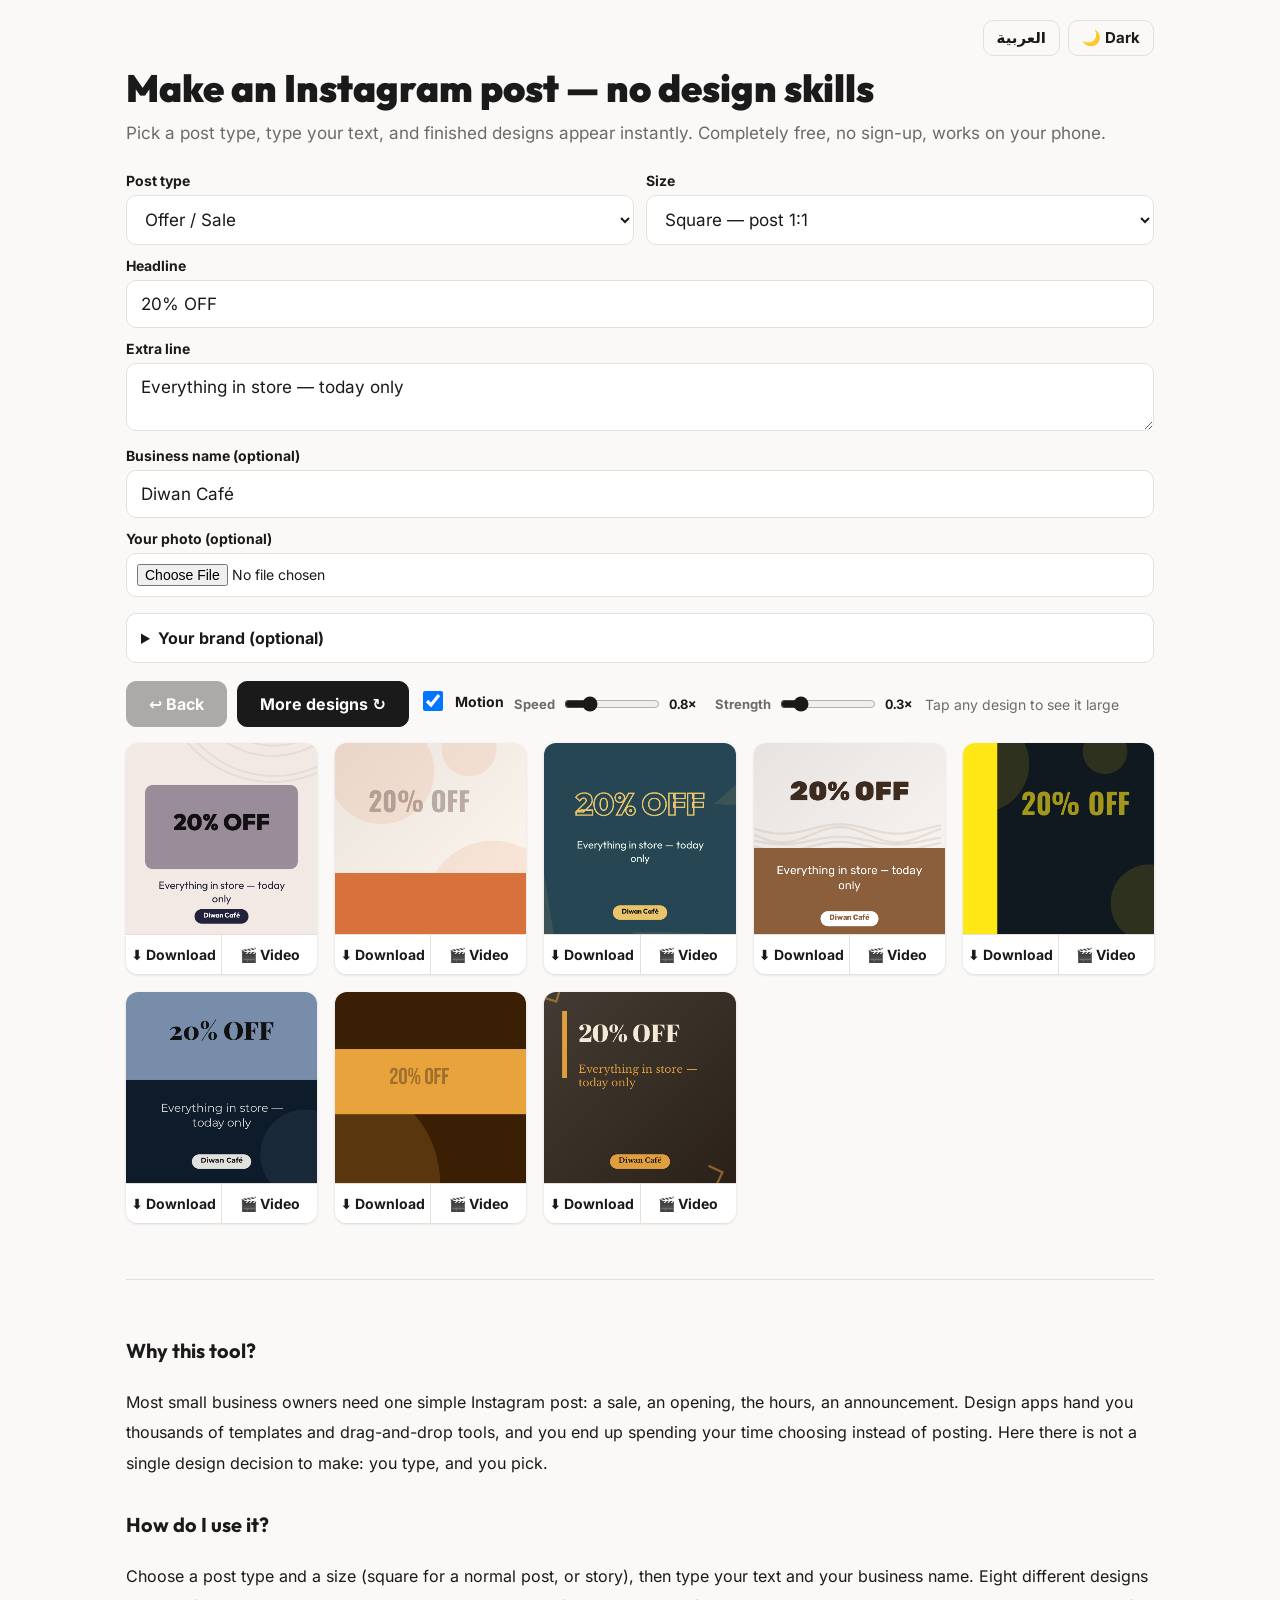
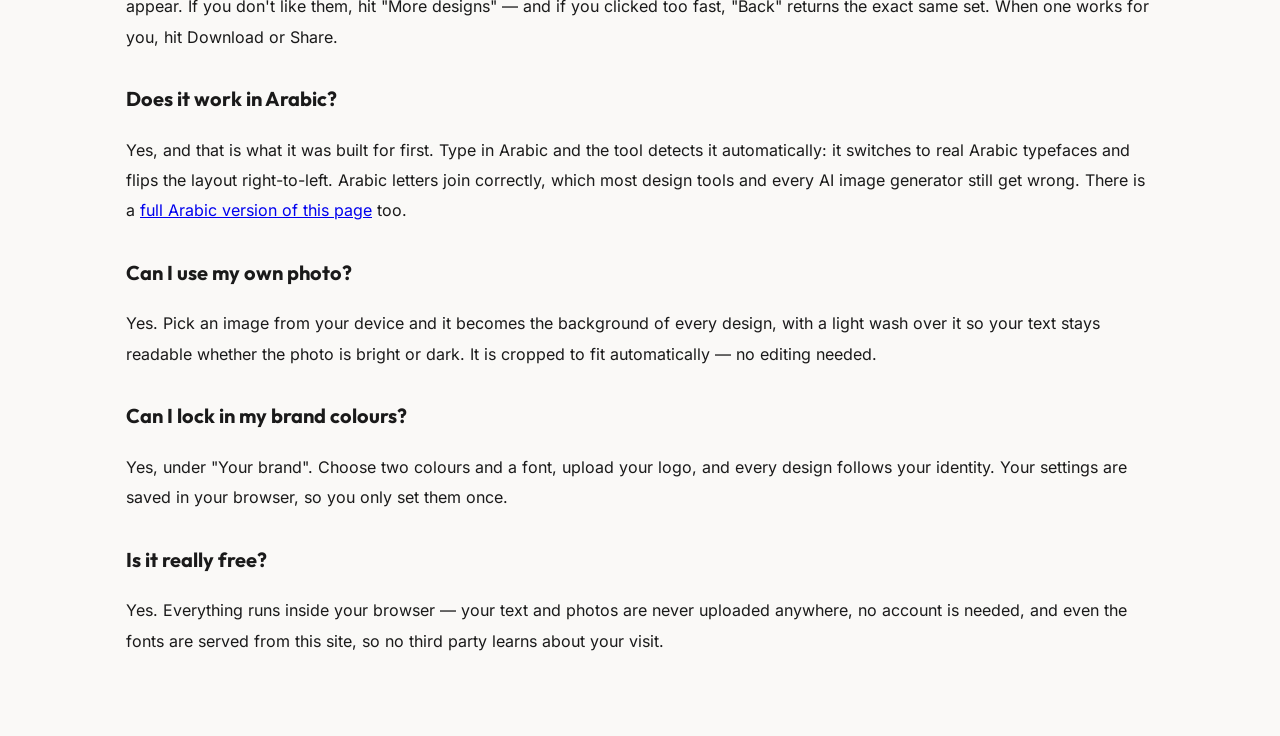
==== en/index.html @ a60365da "مولّد منشورات إنستقرام — النسخة الأولى أداة تعمل كلياً داخل المتصفح: تكتب نصك فتظهر ثمانية تصاميم جا" ====
<!doctype html>
<html lang="en" dir="ltr">
<head>
<meta charset="utf-8">
<meta name="viewport" content="width=device-width,initial-scale=1">
<title>Free Instagram Post Maker — no design skills needed</title>
<meta name="description" content="Type your text and get a finished Instagram post: sales, openings, opening hours, hiring. Square and story sizes. Free, no sign-up, no design app. Works in English and Arabic.">
<link rel="canonical" href="./">
<link rel="alternate" hreflang="en" href="./">
<link rel="alternate" hreflang="ar" href="../">
<link rel="alternate" hreflang="x-default" href="../">
<!-- Put the Google Search Console verification tag here after publishing -->
<script>
  // Set the theme before the page paints, otherwise it flashes white then goes dark
  document.documentElement.dataset.theme = localStorage.getItem('theme') ||
    (matchMedia('(prefers-color-scheme: dark)').matches ? 'dark' : 'light');
</script>
<link href="../fonts.css" rel="stylesheet">
<link href="../style.css" rel="stylesheet">
</head>
<body>
<main>
  <div class="top">
    <a href="../index.html" hreflang="ar">العربية</a>
    <button id="theme"></button>
  </div>
  <h1 data-i18n="h1"></h1>
  <p class="lede" data-i18n="lede"></p>

  <div class="fields">
    <div class="two">
      <div><label for="type" data-i18n="lType"></label><select id="type"></select></div>
      <div><label for="size" data-i18n="lSize"></label><select id="size"></select></div>
    </div>
    <div><label for="title" id="titleLabel"></label>
      <input id="title" maxlength="70" autocomplete="off"></div>
    <div><label for="sub" id="subLabel"></label>
      <textarea id="sub" rows="2" maxlength="140"></textarea></div>
    <div><label for="name" data-i18n="lName"></label>
      <input id="name" maxlength="40" autocomplete="off"></div>
    <div><label for="photo" data-i18n="lPhoto"></label>
      <div class="photo-row">
        <input id="photo" type="file" accept="image/*">
        <button id="clearPhoto" class="ghost" data-i18n="clearPhoto" hidden></button>
      </div></div>
  </div>

  <details id="brandBox">
    <summary data-i18n="brand"></summary>
    <div class="brand">
      <label class="check"><input type="checkbox" id="useBrand"> <span data-i18n="useBrand"></span></label>
      <div class="colors">
        <label><span data-i18n="primary"></span> <input type="color" id="brandColor" value="#0B3D2E"></label>
        <label><span data-i18n="accent"></span> <input type="color" id="brandAccent" value="#D4AF37"></label>
      </div>
      <div><label for="brandFont" data-i18n="bFont"></label><select id="brandFont"></select></div>
      <div><label for="logo" data-i18n="lLogo"></label>
        <div class="photo-row">
          <input id="logo" type="file" accept="image/*">
          <button id="clearLogo" class="ghost" data-i18n="clearLogo" hidden></button>
        </div></div>
    </div>
  </details>

  <div class="bar">
    <button id="back" data-i18n="back" disabled></button>
    <button id="more" data-i18n="more"></button>
    <label class="check"><input type="checkbox" id="animate"> <span data-i18n="animate"></span></label>
    <span id="motionCtl" class="sliders">
      <label><span data-i18n="speed"></span>
        <input type="range" id="speed" min="0.4" max="2.2" step="0.1" value="0.8"><b id="speedVal"></b></label>
      <label><span data-i18n="power"></span>
        <input type="range" id="power" min="0" max="1.8" step="0.1" value="0.3"><b id="powerVal"></b></label>
    </span>
    <span class="hint" data-i18n="hint"></span>
  </div>

  <div id="grid"></div>

  <dialog id="zoom">
    <canvas id="zoomCanvas"></canvas>
    <div class="actions" id="zoomActions"></div>
  </dialog>

  <section class="explain">
    <h2>Why this tool?</h2>
    <p>Most small business owners need one simple Instagram post: a sale, an opening,
      the hours, an announcement. Design apps hand you thousands of templates and
      drag-and-drop tools, and you end up spending your time choosing instead of posting.
      Here there is not a single design decision to make: you type, and you pick.</p>
    <h2>How do I use it?</h2>
    <p>Choose a post type and a size (square for a normal post, or story), then type your
      text and your business name. Eight different designs appear. If you don't like them,
      hit "More designs" — and if you clicked too fast, "Back" returns the exact same set.
      When one works for you, hit Download or Share.</p>
    <h2>Does it work in Arabic?</h2>
    <p>Yes, and that is what it was built for first. Type in Arabic and the tool detects it
      automatically: it switches to real Arabic typefaces and flips the layout right-to-left.
      Arabic letters join correctly, which most design tools and every AI image generator
      still get wrong. There is a
      <a href="../index.html" hreflang="ar">full Arabic version of this page</a> too.</p>
    <h2>Can I use my own photo?</h2>
    <p>Yes. Pick an image from your device and it becomes the background of every design,
      with a light wash over it so your text stays readable whether the photo is bright or
      dark. It is cropped to fit automatically — no editing needed.</p>
    <h2>Can I lock in my brand colours?</h2>
    <p>Yes, under "Your brand". Choose two colours and a font, upload your logo, and every
      design follows your identity. Your settings are saved in your browser, so you only
      set them once.</p>
    <h2>Is it really free?</h2>
    <p>Yes. Everything runs inside your browser — your text and photos are never uploaded
      anywhere, no account is needed, and even the fonts are served from this site, so no
      third party learns about your visit.</p>
  </section>
</main>

<script src="../design.js"></script>
<script src="../app.js"></script>
</body>
</html>
---- fonts.css ----
/* Local fonts, downloaded from Google Fonts. No network, no third party. */
@font-face {
  font-family: 'Almarai';
  font-style: normal;
  font-weight: 400;
  font-display: swap;
  src: url(fonts/almarai-400-arabic.woff2) format('woff2');
  unicode-range: U+0600-06FF, U+0750-077F, U+0870-088E, U+0890-0891, U+0897-08E1, U+08E3-08FF, U+200C-200E, U+2010-2011, U+204F, U+2E41, U+FB50-FDFF, U+FE70-FE74, U+FE76-FEFC, U+102E0-102FB, U+10E60-10E7E, U+10EC2-10EC4, U+10EFC-10EFF, U+1EE00-1EE03, U+1EE05-1EE1F, U+1EE21-1EE22, U+1EE24, U+1EE27, U+1EE29-1EE32, U+1EE34-1EE37, U+1EE39, U+1EE3B, U+1EE42, U+1EE47, U+1EE49, U+1EE4B, U+1EE4D-1EE4F, U+1EE51-1EE52, U+1EE54, U+1EE57, U+1EE59, U+1EE5B, U+1EE5D, U+1EE5F, U+1EE61-1EE62, U+1EE64, U+1EE67-1EE6A, U+1EE6C-1EE72, U+1EE74-1EE77, U+1EE79-1EE7C, U+1EE7E, U+1EE80-1EE89, U+1EE8B-1EE9B, U+1EEA1-1EEA3, U+1EEA5-1EEA9, U+1EEAB-1EEBB, U+1EEF0-1EEF1;
}
@font-face {
  font-family: 'Almarai';
  font-style: normal;
  font-weight: 400;
  font-display: swap;
  src: url(fonts/almarai-400-latin.woff2) format('woff2');
  unicode-range: U+0000-00FF, U+0131, U+0152-0153, U+02BB-02BC, U+02C6, U+02DA, U+02DC, U+0304, U+0308, U+0329, U+2000-206F, U+20AC, U+2122, U+2191, U+2193, U+2212, U+2215, U+FEFF, U+FFFD;
}
@font-face {
  font-family: 'Almarai';
  font-style: normal;
  font-weight: 800;
  font-display: swap;
  src: url(fonts/almarai-800-arabic.woff2) format('woff2');
  unicode-range: U+0600-06FF, U+0750-077F, U+0870-088E, U+0890-0891, U+0897-08E1, U+08E3-08FF, U+200C-200E, U+2010-2011, U+204F, U+2E41, U+FB50-FDFF, U+FE70-FE74, U+FE76-FEFC, U+102E0-102FB, U+10E60-10E7E, U+10EC2-10EC4, U+10EFC-10EFF, U+1EE00-1EE03, U+1EE05-1EE1F, U+1EE21-1EE22, U+1EE24, U+1EE27, U+1EE29-1EE32, U+1EE34-1EE37, U+1EE39, U+1EE3B, U+1EE42, U+1EE47, U+1EE49, U+1EE4B, U+1EE4D-1EE4F, U+1EE51-1EE52, U+1EE54, U+1EE57, U+1EE59, U+1EE5B, U+1EE5D, U+1EE5F, U+1EE61-1EE62, U+1EE64, U+1EE67-1EE6A, U+1EE6C-1EE72, U+1EE74-1EE77, U+1EE79-1EE7C, U+1EE7E, U+1EE80-1EE89, U+1EE8B-1EE9B, U+1EEA1-1EEA3, U+1EEA5-1EEA9, U+1EEAB-1EEBB, U+1EEF0-1EEF1;
}
@font-face {
  font-family: 'Almarai';
  font-style: normal;
  font-weight: 800;
  font-display: swap;
  src: url(fonts/almarai-800-latin.woff2) format('woff2');
  unicode-range: U+0000-00FF, U+0131, U+0152-0153, U+02BB-02BC, U+02C6, U+02DA, U+02DC, U+0304, U+0308, U+0329, U+2000-206F, U+20AC, U+2122, U+2191, U+2193, U+2212, U+2215, U+FEFF, U+FFFD;
}
@font-face {
  font-family: 'Cairo';
  font-style: normal;
  font-weight: 400;
  font-display: swap;
  src: url(fonts/cairo-400-arabic.woff2) format('woff2');
  unicode-range: U+0600-06FF, U+0750-077F, U+0870-088E, U+0890-0891, U+0897-08E1, U+08E3-08FF, U+200C-200E, U+2010-2011, U+204F, U+2E41, U+FB50-FDFF, U+FE70-FE74, U+FE76-FEFC, U+102E0-102FB, U+10E60-10E7E, U+10EC2-10EC4, U+10EFC-10EFF, U+1EE00-1EE03, U+1EE05-1EE1F, U+1EE21-1EE22, U+1EE24, U+1EE27, U+1EE29-1EE32, U+1EE34-1EE37, U+1EE39, U+1EE3B, U+1EE42, U+1EE47, U+1EE49, U+1EE4B, U+1EE4D-1EE4F, U+1EE51-1EE52, U+1EE54, U+1EE57, U+1EE59, U+1EE5B, U+1EE5D, U+1EE5F, U+1EE61-1EE62, U+1EE64, U+1EE67-1EE6A, U+1EE6C-1EE72, U+1EE74-1EE77, U+1EE79-1EE7C, U+1EE7E, U+1EE80-1EE89, U+1EE8B-1EE9B, U+1EEA1-1EEA3, U+1EEA5-1EEA9, U+1EEAB-1EEBB, U+1EEF0-1EEF1;
}
@font-face {
  font-family: 'Cairo';
  font-style: normal;
  font-weight: 400;
  font-display: swap;
  src: url(fonts/cairo-400-latin-ext.woff2) format('woff2');
  unicode-range: U+0100-02BA, U+02BD-02C5, U+02C7-02CC, U+02CE-02D7, U+02DD-02FF, U+0304, U+0308, U+0329, U+1D00-1DBF, U+1E00-1E9F, U+1EF2-1EFF, U+2020, U+20A0-20AB, U+20AD-20C0, U+2113, U+2C60-2C7F, U+A720-A7FF;
}
@font-face {
  font-family: 'Cairo';
  font-style: normal;
  font-weight: 400;
  font-display: swap;
  src: url(fonts/cairo-400-latin.woff2) format('woff2');
  unicode-range: U+0000-00FF, U+0131, U+0152-0153, U+02BB-02BC, U+02C6, U+02DA, U+02DC, U+0304, U+0308, U+0329, U+2000-206F, U+20AC, U+2122, U+2191, U+2193, U+2212, U+2215, U+FEFF, U+FFFD;
}
@font-face {
  font-family: 'Cairo';
  font-style: normal;
  font-weight: 700;
  font-display: swap;
  src: url(fonts/cairo-700-arabic.woff2) format('woff2');
  unicode-range: U+0600-06FF, U+0750-077F, U+0870-088E, U+0890-0891, U+0897-08E1, U+08E3-08FF, U+200C-200E, U+2010-2011, U+204F, U+2E41, U+FB50-FDFF, U+FE70-FE74, U+FE76-FEFC, U+102E0-102FB, U+10E60-10E7E, U+10EC2-10EC4, U+10EFC-10EFF, U+1EE00-1EE03, U+1EE05-1EE1F, U+1EE21-1EE22, U+1EE24, U+1EE27, U+1EE29-1EE32, U+1EE34-1EE37, U+1EE39, U+1EE3B, U+1EE42, U+1EE47, U+1EE49, U+1EE4B, U+1EE4D-1EE4F, U+1EE51-1EE52, U+1EE54, U+1EE57, U+1EE59, U+1EE5B, U+1EE5D, U+1EE5F, U+1EE61-1EE62, U+1EE64, U+1EE67-1EE6A, U+1EE6C-1EE72, U+1EE74-1EE77, U+1EE79-1EE7C, U+1EE7E, U+1EE80-1EE89, U+1EE8B-1EE9B, U+1EEA1-1EEA3, U+1EEA5-1EEA9, U+1EEAB-1EEBB, U+1EEF0-1EEF1;
}
@font-face {
  font-family: 'Cairo';
  font-style: normal;
  font-weight: 700;
  font-display: swap;
  src: url(fonts/cairo-700-latin-ext.woff2) format('woff2');
  unicode-range: U+0100-02BA, U+02BD-02C5, U+02C7-02CC, U+02CE-02D7, U+02DD-02FF, U+0304, U+0308, U+0329, U+1D00-1DBF, U+1E00-1E9F, U+1EF2-1EFF, U+2020, U+20A0-20AB, U+20AD-20C0, U+2113, U+2C60-2C7F, U+A720-A7FF;
}
@font-face {
  font-family: 'Cairo';
  font-style: normal;
  font-weight: 700;
  font-display: swap;
  src: url(fonts/cairo-700-latin.woff2) format('woff2');
  unicode-range: U+0000-00FF, U+0131, U+0152-0153, U+02BB-02BC, U+02C6, U+02DA, U+02DC, U+0304, U+0308, U+0329, U+2000-206F, U+20AC, U+2122, U+2191, U+2193, U+2212, U+2215, U+FEFF, U+FFFD;
}
@font-face {
  font-family: 'Cairo';
  font-style: normal;
  font-weight: 900;
  font-display: swap;
  src: url(fonts/cairo-900-arabic.woff2) format('woff2');
  unicode-range: U+0600-06FF, U+0750-077F, U+0870-088E, U+0890-0891, U+0897-08E1, U+08E3-08FF, U+200C-200E, U+2010-2011, U+204F, U+2E41, U+FB50-FDFF, U+FE70-FE74, U+FE76-FEFC, U+102E0-102FB, U+10E60-10E7E, U+10EC2-10EC4, U+10EFC-10EFF, U+1EE00-1EE03, U+1EE05-1EE1F, U+1EE21-1EE22, U+1EE24, U+1EE27, U+1EE29-1EE32, U+1EE34-1EE37, U+1EE39, U+1EE3B, U+1EE42, U+1EE47, U+1EE49, U+1EE4B, U+1EE4D-1EE4F, U+1EE51-1EE52, U+1EE54, U+1EE57, U+1EE59, U+1EE5B, U+1EE5D, U+1EE5F, U+1EE61-1EE62, U+1EE64, U+1EE67-1EE6A, U+1EE6C-1EE72, U+1EE74-1EE77, U+1EE79-1EE7C, U+1EE7E, U+1EE80-1EE89, U+1EE8B-1EE9B, U+1EEA1-1EEA3, U+1EEA5-1EEA9, U+1EEAB-1EEBB, U+1EEF0-1EEF1;
}
@font-face {
  font-family: 'Cairo';
  font-style: normal;
  font-weight: 900;
  font-display: swap;
  src: url(fonts/cairo-900-latin-ext.woff2) format('woff2');
  unicode-range: U+0100-02BA, U+02BD-02C5, U+02C7-02CC, U+02CE-02D7, U+02DD-02FF, U+0304, U+0308, U+0329, U+1D00-1DBF, U+1E00-1E9F, U+1EF2-1EFF, U+2020, U+20A0-20AB, U+20AD-20C0, U+2113, U+2C60-2C7F, U+A720-A7FF;
}
@font-face {
  font-family: 'Cairo';
  font-style: normal;
  font-weight: 900;
  font-display: swap;
  src: url(fonts/cairo-900-latin.woff2) format('woff2');
  unicode-range: U+0000-00FF, U+0131, U+0152-0153, U+02BB-02BC, U+02C6, U+02DA, U+02DC, U+0304, U+0308, U+0329, U+2000-206F, U+20AC, U+2122, U+2191, U+2193, U+2212, U+2215, U+FEFF, U+FFFD;
}
@font-face {
  font-family: 'Changa';
  font-style: normal;
  font-weight: 400;
  font-display: swap;
  src: url(fonts/changa-400-arabic.woff2) format('woff2');
  unicode-range: U+0600-06FF, U+0750-077F, U+0870-088E, U+0890-0891, U+0897-08E1, U+08E3-08FF, U+200C-200E, U+2010-2011, U+204F, U+2E41, U+FB50-FDFF, U+FE70-FE74, U+FE76-FEFC, U+102E0-102FB, U+10E60-10E7E, U+10EC2-10EC4, U+10EFC-10EFF, U+1EE00-1EE03, U+1EE05-1EE1F, U+1EE21-1EE22, U+1EE24, U+1EE27, U+1EE29-1EE32, U+1EE34-1EE37, U+1EE39, U+1EE3B, U+1EE42, U+1EE47, U+1EE49, U+1EE4B, U+1EE4D-1EE4F, U+1EE51-1EE52, U+1EE54, U+1EE57, U+1EE59, U+1EE5B, U+1EE5D, U+1EE5F, U+1EE61-1EE62, U+1EE64, U+1EE67-1EE6A, U+1EE6C-1EE72, U+1EE74-1EE77, U+1EE79-1EE7C, U+1EE7E, U+1EE80-1EE89, U+1EE8B-1EE9B, U+1EEA1-1EEA3, U+1EEA5-1EEA9, U+1EEAB-1EEBB, U+1EEF0-1EEF1;
}
@font-face {
  font-family: 'Changa';
  font-style: normal;
  font-weight: 400;
  font-display: swap;
  src: url(fonts/changa-400-latin-ext.woff2) format('woff2');
  unicode-range: U+0100-02BA, U+02BD-02C5, U+02C7-02CC, U+02CE-02D7, U+02DD-02FF, U+0304, U+0308, U+0329, U+1D00-1DBF, U+1E00-1E9F, U+1EF2-1EFF, U+2020, U+20A0-20AB, U+20AD-20C0, U+2113, U+2C60-2C7F, U+A720-A7FF;
}
@font-face {
  font-family: 'Changa';
  font-style: normal;
  font-weight: 400;
  font-display: swap;
  src: url(fonts/changa-400-latin.woff2) format('woff2');
  unicode-range: U+0000-00FF, U+0131, U+0152-0153, U+02BB-02BC, U+02C6, U+02DA, U+02DC, U+0304, U+0308, U+0329, U+2000-206F, U+20AC, U+2122, U+2191, U+2193, U+2212, U+2215, U+FEFF, U+FFFD;
}
@font-face {
  font-family: 'Changa';
  font-style: normal;
  font-weight: 700;
  font-display: swap;
  src: url(fonts/changa-700-arabic.woff2) format('woff2');
  unicode-range: U+0600-06FF, U+0750-077F, U+0870-088E, U+0890-0891, U+0897-08E1, U+08E3-08FF, U+200C-200E, U+2010-2011, U+204F, U+2E41, U+FB50-FDFF, U+FE70-FE74, U+FE76-FEFC, U+102E0-102FB, U+10E60-10E7E, U+10EC2-10EC4, U+10EFC-10EFF, U+1EE00-1EE03, U+1EE05-1EE1F, U+1EE21-1EE22, U+1EE24, U+1EE27, U+1EE29-1EE32, U+1EE34-1EE37, U+1EE39, U+1EE3B, U+1EE42, U+1EE47, U+1EE49, U+1EE4B, U+1EE4D-1EE4F, U+1EE51-1EE52, U+1EE54, U+1EE57, U+1EE59, U+1EE5B, U+1EE5D, U+1EE5F, U+1EE61-1EE62, U+1EE64, U+1EE67-1EE6A, U+1EE6C-1EE72, U+1EE74-1EE77, U+1EE79-1EE7C, U+1EE7E, U+1EE80-1EE89, U+1EE8B-1EE9B, U+1EEA1-1EEA3, U+1EEA5-1EEA9, U+1EEAB-1EEBB, U+1EEF0-1EEF1;
}
@font-face {
  font-family: 'Changa';
  font-style: normal;
  font-weight: 700;
  font-display: swap;
  src: url(fonts/changa-700-latin-ext.woff2) format('woff2');
  unicode-range: U+0100-02BA, U+02BD-02C5, U+02C7-02CC, U+02CE-02D7, U+02DD-02FF, U+0304, U+0308, U+0329, U+1D00-1DBF, U+1E00-1E9F, U+1EF2-1EFF, U+2020, U+20A0-20AB, U+20AD-20C0, U+2113, U+2C60-2C7F, U+A720-A7FF;
}
@font-face {
  font-family: 'Changa';
  font-style: normal;
  font-weight: 700;
  font-display: swap;
  src: url(fonts/changa-700-latin.woff2) format('woff2');
  unicode-range: U+0000-00FF, U+0131, U+0152-0153, U+02BB-02BC, U+02C6, U+02DA, U+02DC, U+0304, U+0308, U+0329, U+2000-206F, U+20AC, U+2122, U+2191, U+2193, U+2212, U+2215, U+FEFF, U+FFFD;
}
@font-face {
  font-family: 'Tajawal';
  font-style: normal;
  font-weight: 400;
  font-display: swap;
  src: url(fonts/tajawal-400-arabic.woff2) format('woff2');
  unicode-range: U+0600-06FF, U+0750-077F, U+0870-088E, U+0890-0891, U+0897-08E1, U+08E3-08FF, U+200C-200E, U+2010-2011, U+204F, U+2E41, U+FB50-FDFF, U+FE70-FE74, U+FE76-FEFC, U+102E0-102FB, U+10E60-10E7E, U+10EC2-10EC4, U+10EFC-10EFF, U+1EE00-1EE03, U+1EE05-1EE1F, U+1EE21-1EE22, U+1EE24, U+1EE27, U+1EE29-1EE32, U+1EE34-1EE37, U+1EE39, U+1EE3B, U+1EE42, U+1EE47, U+1EE49, U+1EE4B, U+1EE4D-1EE4F, U+1EE51-1EE52, U+1EE54, U+1EE57, U+1EE59, U+1EE5B, U+1EE5D, U+1EE5F, U+1EE61-1EE62, U+1EE64, U+1EE67-1EE6A, U+1EE6C-1EE72, U+1EE74-1EE77, U+1EE79-1EE7C, U+1EE7E, U+1EE80-1EE89, U+1EE8B-1EE9B, U+1EEA1-1EEA3, U+1EEA5-1EEA9, U+1EEAB-1EEBB, U+1EEF0-1EEF1;
}
@font-face {
  font-family: 'Tajawal';
  font-style: normal;
  font-weight: 400;
  font-display: swap;
  src: url(fonts/tajawal-400-latin.woff2) format('woff2');
  unicode-range: U+0000-00FF, U+0131, U+0152-0153, U+02BB-02BC, U+02C6, U+02DA, U+02DC, U+0304, U+0308, U+0329, U+2000-206F, U+20AC, U+2122, U+2191, U+2193, U+2212, U+2215, U+FEFF, U+FFFD;
}
@font-face {
  font-family: 'Tajawal';
  font-style: normal;
  font-weight: 700;
  font-display: swap;
  src: url(fonts/tajawal-700-arabic.woff2) format('woff2');
  unicode-range: U+0600-06FF, U+0750-077F, U+0870-088E, U+0890-0891, U+0897-08E1, U+08E3-08FF, U+200C-200E, U+2010-2011, U+204F, U+2E41, U+FB50-FDFF, U+FE70-FE74, U+FE76-FEFC, U+102E0-102FB, U+10E60-10E7E, U+10EC2-10EC4, U+10EFC-10EFF, U+1EE00-1EE03, U+1EE05-1EE1F, U+1EE21-1EE22, U+1EE24, U+1EE27, U+1EE29-1EE32, U+1EE34-1EE37, U+1EE39, U+1EE3B, U+1EE42, U+1EE47, U+1EE49, U+1EE4B, U+1EE4D-1EE4F, U+1EE51-1EE52, U+1EE54, U+1EE57, U+1EE59, U+1EE5B, U+1EE5D, U+1EE5F, U+1EE61-1EE62, U+1EE64, U+1EE67-1EE6A, U+1EE6C-1EE72, U+1EE74-1EE77, U+1EE79-1EE7C, U+1EE7E, U+1EE80-1EE89, U+1EE8B-1EE9B, U+1EEA1-1EEA3, U+1EEA5-1EEA9, U+1EEAB-1EEBB, U+1EEF0-1EEF1;
}
@font-face {
  font-family: 'Tajawal';
  font-style: normal;
  font-weight: 700;
  font-display: swap;
  src: url(fonts/tajawal-700-latin.woff2) format('woff2');
  unicode-range: U+0000-00FF, U+0131, U+0152-0153, U+02BB-02BC, U+02C6, U+02DA, U+02DC, U+0304, U+0308, U+0329, U+2000-206F, U+20AC, U+2122, U+2191, U+2193, U+2212, U+2215, U+FEFF, U+FFFD;
}
@font-face {
  font-family: 'Tajawal';
  font-style: normal;
  font-weight: 800;
  font-display: swap;
  src: url(fonts/tajawal-800-arabic.woff2) format('woff2');
  unicode-range: U+0600-06FF, U+0750-077F, U+0870-088E, U+0890-0891, U+0897-08E1, U+08E3-08FF, U+200C-200E, U+2010-2011, U+204F, U+2E41, U+FB50-FDFF, U+FE70-FE74, U+FE76-FEFC, U+102E0-102FB, U+10E60-10E7E, U+10EC2-10EC4, U+10EFC-10EFF, U+1EE00-1EE03, U+1EE05-1EE1F, U+1EE21-1EE22, U+1EE24, U+1EE27, U+1EE29-1EE32, U+1EE34-1EE37, U+1EE39, U+1EE3B, U+1EE42, U+1EE47, U+1EE49, U+1EE4B, U+1EE4D-1EE4F, U+1EE51-1EE52, U+1EE54, U+1EE57, U+1EE59, U+1EE5B, U+1EE5D, U+1EE5F, U+1EE61-1EE62, U+1EE64, U+1EE67-1EE6A, U+1EE6C-1EE72, U+1EE74-1EE77, U+1EE79-1EE7C, U+1EE7E, U+1EE80-1EE89, U+1EE8B-1EE9B, U+1EEA1-1EEA3, U+1EEA5-1EEA9, U+1EEAB-1EEBB, U+1EEF0-1EEF1;
}
@font-face {
  font-family: 'Tajawal';
  font-style: normal;
  font-weight: 800;
  font-display: swap;
  src: url(fonts/tajawal-800-latin.woff2) format('woff2');
  unicode-range: U+0000-00FF, U+0131, U+0152-0153, U+02BB-02BC, U+02C6, U+02DA, U+02DC, U+0304, U+0308, U+0329, U+2000-206F, U+20AC, U+2122, U+2191, U+2193, U+2212, U+2215, U+FEFF, U+FFFD;
}
@font-face {
  font-family: 'Alexandria';
  font-style: normal;
  font-weight: 400;
  font-display: swap;
  src: url(fonts/alexandria-400-arabic.woff2) format('woff2');
  unicode-range: U+0600-06FF, U+0750-077F, U+0870-088E, U+0890-0891, U+0897-08E1, U+08E3-08FF, U+200C-200E, U+2010-2011, U+204F, U+2E41, U+FB50-FDFF, U+FE70-FE74, U+FE76-FEFC, U+102E0-102FB, U+10E60-10E7E, U+10EC2-10EC4, U+10EFC-10EFF, U+1EE00-1EE03, U+1EE05-1EE1F, U+1EE21-1EE22, U+1EE24, U+1EE27, U+1EE29-1EE32, U+1EE34-1EE37, U+1EE39, U+1EE3B, U+1EE42, U+1EE47, U+1EE49, U+1EE4B, U+1EE4D-1EE4F, U+1EE51-1EE52, U+1EE54, U+1EE57, U+1EE59, U+1EE5B, U+1EE5D, U+1EE5F, U+1EE61-1EE62, U+1EE64, U+1EE67-1EE6A, U+1EE6C-1EE72, U+1EE74-1EE77, U+1EE79-1EE7C, U+1EE7E, U+1EE80-1EE89, U+1EE8B-1EE9B, U+1EEA1-1EEA3, U+1EEA5-1EEA9, U+1EEAB-1EEBB, U+1EEF0-1EEF1;
}
@font-face {
  font-family: 'Alexandria';
  font-style: normal;
  font-weight: 400;
  font-display: swap;
  src: url(fonts/alexandria-400-latin-ext.woff2) format('woff2');
  unicode-range: U+0100-02BA, U+02BD-02C5, U+02C7-02CC, U+02CE-02D7, U+02DD-02FF, U+0304, U+0308, U+0329, U+1D00-1DBF, U+1E00-1E9F, U+1EF2-1EFF, U+2020, U+20A0-20AB, U+20AD-20C0, U+2113, U+2C60-2C7F, U+A720-A7FF;
}
@font-face {
  font-family: 'Alexandria';
  font-style: normal;
  font-weight: 400;
  font-display: swap;
  src: url(fonts/alexandria-400-latin.woff2) format('woff2');
  unicode-range: U+0000-00FF, U+0131, U+0152-0153, U+02BB-02BC, U+02C6, U+02DA, U+02DC, U+0304, U+0308, U+0329, U+2000-206F, U+20AC, U+2122, U+2191, U+2193, U+2212, U+2215, U+FEFF, U+FFFD;
}
@font-face {
  font-family: 'Alexandria';
  font-style: normal;
  font-weight: 700;
  font-display: swap;
  src: url(fonts/alexandria-700-arabic.woff2) format('woff2');
  unicode-range: U+0600-06FF, U+0750-077F, U+0870-088E, U+0890-0891, U+0897-08E1, U+08E3-08FF, U+200C-200E, U+2010-2011, U+204F, U+2E41, U+FB50-FDFF, U+FE70-FE74, U+FE76-FEFC, U+102E0-102FB, U+10E60-10E7E, U+10EC2-10EC4, U+10EFC-10EFF, U+1EE00-1EE03, U+1EE05-1EE1F, U+1EE21-1EE22, U+1EE24, U+1EE27, U+1EE29-1EE32, U+1EE34-1EE37, U+1EE39, U+1EE3B, U+1EE42, U+1EE47, U+1EE49, U+1EE4B, U+1EE4D-1EE4F, U+1EE51-1EE52, U+1EE54, U+1EE57, U+1EE59, U+1EE5B, U+1EE5D, U+1EE5F, U+1EE61-1EE62, U+1EE64, U+1EE67-1EE6A, U+1EE6C-1EE72, U+1EE74-1EE77, U+1EE79-1EE7C, U+1EE7E, U+1EE80-1EE89, U+1EE8B-1EE9B, U+1EEA1-1EEA3, U+1EEA5-1EEA9, U+1EEAB-1EEBB, U+1EEF0-1EEF1;
}
@font-face {
  font-family: 'Alexandria';
  font-style: normal;
  font-weight: 700;
  font-display: swap;
  src: url(fonts/alexandria-700-latin-ext.woff2) format('woff2');
  unicode-range: U+0100-02BA, U+02BD-02C5, U+02C7-02CC, U+02CE-02D7, U+02DD-02FF, U+0304, U+0308, U+0329, U+1D00-1DBF, U+1E00-1E9F, U+1EF2-1EFF, U+2020, U+20A0-20AB, U+20AD-20C0, U+2113, U+2C60-2C7F, U+A720-A7FF;
}
@font-face {
  font-family: 'Alexandria';
  font-style: normal;
  font-weight: 700;
  font-display: swap;
  src: url(fonts/alexandria-700-latin.woff2) format('woff2');
  unicode-range: U+0000-00FF, U+0131, U+0152-0153, U+02BB-02BC, U+02C6, U+02DA, U+02DC, U+0304, U+0308, U+0329, U+2000-206F, U+20AC, U+2122, U+2191, U+2193, U+2212, U+2215, U+FEFF, U+FFFD;
}
@font-face {
  font-family: 'Alexandria';
  font-style: normal;
  font-weight: 800;
  font-display: swap;
  src: url(fonts/alexandria-800-arabic.woff2) format('woff2');
  unicode-range: U+0600-06FF, U+0750-077F, U+0870-088E, U+0890-0891, U+0897-08E1, U+08E3-08FF, U+200C-200E, U+2010-2011, U+204F, U+2E41, U+FB50-FDFF, U+FE70-FE74, U+FE76-FEFC, U+102E0-102FB, U+10E60-10E7E, U+10EC2-10EC4, U+10EFC-10EFF, U+1EE00-1EE03, U+1EE05-1EE1F, U+1EE21-1EE22, U+1EE24, U+1EE27, U+1EE29-1EE32, U+1EE34-1EE37, U+1EE39, U+1EE3B, U+1EE42, U+1EE47, U+1EE49, U+1EE4B, U+1EE4D-1EE4F, U+1EE51-1EE52, U+1EE54, U+1EE57, U+1EE59, U+1EE5B, U+1EE5D, U+1EE5F, U+1EE61-1EE62, U+1EE64, U+1EE67-1EE6A, U+1EE6C-1EE72, U+1EE74-1EE77, U+1EE79-1EE7C, U+1EE7E, U+1EE80-1EE89, U+1EE8B-1EE9B, U+1EEA1-1EEA3, U+1EEA5-1EEA9, U+1EEAB-1EEBB, U+1EEF0-1EEF1;
}
@font-face {
  font-family: 'Alexandria';
  font-style: normal;
  font-weight: 800;
  font-display: swap;
  src: url(fonts/alexandria-800-latin-ext.woff2) format('woff2');
  unicode-range: U+0100-02BA, U+02BD-02C5, U+02C7-02CC, U+02CE-02D7, U+02DD-02FF, U+0304, U+0308, U+0329, U+1D00-1DBF, U+1E00-1E9F, U+1EF2-1EFF, U+2020, U+20A0-20AB, U+20AD-20C0, U+2113, U+2C60-2C7F, U+A720-A7FF;
}
@font-face {
  font-family: 'Alexandria';
  font-style: normal;
  font-weight: 800;
  font-display: swap;
  src: url(fonts/alexandria-800-latin.woff2) format('woff2');
  unicode-range: U+0000-00FF, U+0131, U+0152-0153, U+02BB-02BC, U+02C6, U+02DA, U+02DC, U+0304, U+0308, U+0329, U+2000-206F, U+20AC, U+2122, U+2191, U+2193, U+2212, U+2215, U+FEFF, U+FFFD;
}
@font-face {
  font-family: 'Amiri';
  font-style: normal;
  font-weight: 400;
  font-display: swap;
  src: url(fonts/amiri-400-arabic.woff2) format('woff2');
  unicode-range: U+0600-06FF, U+0750-077F, U+0870-088E, U+0890-0891, U+0897-08E1, U+08E3-08FF, U+200C-200E, U+2010-2011, U+204F, U+2E41, U+FB50-FDFF, U+FE70-FE74, U+FE76-FEFC, U+102E0-102FB, U+10E60-10E7E, U+10EC2-10EC4, U+10EFC-10EFF, U+1EE00-1EE03, U+1EE05-1EE1F, U+1EE21-1EE22, U+1EE24, U+1EE27, U+1EE29-1EE32, U+1EE34-1EE37, U+1EE39, U+1EE3B, U+1EE42, U+1EE47, U+1EE49, U+1EE4B, U+1EE4D-1EE4F, U+1EE51-1EE52, U+1EE54, U+1EE57, U+1EE59, U+1EE5B, U+1EE5D, U+1EE5F, U+1EE61-1EE62, U+1EE64, U+1EE67-1EE6A, U+1EE6C-1EE72, U+1EE74-1EE77, U+1EE79-1EE7C, U+1EE7E, U+1EE80-1EE89, U+1EE8B-1EE9B, U+1EEA1-1EEA3, U+1EEA5-1EEA9, U+1EEAB-1EEBB, U+1EEF0-1EEF1;
}
@font-face {
  font-family: 'Amiri';
  font-style: normal;
  font-weight: 400;
  font-display: swap;
  src: url(fonts/amiri-400-latin-ext.woff2) format('woff2');
  unicode-range: U+0100-02BA, U+02BD-02C5, U+02C7-02CC, U+02CE-02D7, U+02DD-02FF, U+0304, U+0308, U+0329, U+1D00-1DBF, U+1E00-1E9F, U+1EF2-1EFF, U+2020, U+20A0-20AB, U+20AD-20C0, U+2113, U+2C60-2C7F, U+A720-A7FF;
}
@font-face {
  font-family: 'Amiri';
  font-style: normal;
  font-weight: 400;
  font-display: swap;
  src: url(fonts/amiri-400-latin.woff2) format('woff2');
  unicode-range: U+0000-00FF, U+0131, U+0152-0153, U+02BB-02BC, U+02C6, U+02DA, U+02DC, U+0304, U+0308, U+0329, U+2000-206F, U+20AC, U+2122, U+2191, U+2193, U+2212, U+2215, U+FEFF, U+FFFD;
}
@font-face {
  font-family: 'Amiri';
  font-style: normal;
  font-weight: 700;
  font-display: swap;
  src: url(fonts/amiri-700-arabic.woff2) format('woff2');
  unicode-range: U+0600-06FF, U+0750-077F, U+0870-088E, U+0890-0891, U+0897-08E1, U+08E3-08FF, U+200C-200E, U+2010-2011, U+204F, U+2E41, U+FB50-FDFF, U+FE70-FE74, U+FE76-FEFC, U+102E0-102FB, U+10E60-10E7E, U+10EC2-10EC4, U+10EFC-10EFF, U+1EE00-1EE03, U+1EE05-1EE1F, U+1EE21-1EE22, U+1EE24, U+1EE27, U+1EE29-1EE32, U+1EE34-1EE37, U+1EE39, U+1EE3B, U+1EE42, U+1EE47, U+1EE49, U+1EE4B, U+1EE4D-1EE4F, U+1EE51-1EE52, U+1EE54, U+1EE57, U+1EE59, U+1EE5B, U+1EE5D, U+1EE5F, U+1EE61-1EE62, U+1EE64, U+1EE67-1EE6A, U+1EE6C-1EE72, U+1EE74-1EE77, U+1EE79-1EE7C, U+1EE7E, U+1EE80-1EE89, U+1EE8B-1EE9B, U+1EEA1-1EEA3, U+1EEA5-1EEA9, U+1EEAB-1EEBB, U+1EEF0-1EEF1;
}
@font-face {
  font-family: 'Amiri';
  font-style: normal;
  font-weight: 700;
  font-display: swap;
  src: url(fonts/amiri-700-latin-ext.woff2) format('woff2');
  unicode-range: U+0100-02BA, U+02BD-02C5, U+02C7-02CC, U+02CE-02D7, U+02DD-02FF, U+0304, U+0308, U+0329, U+1D00-1DBF, U+1E00-1E9F, U+1EF2-1EFF, U+2020, U+20A0-20AB, U+20AD-20C0, U+2113, U+2C60-2C7F, U+A720-A7FF;
}
@font-face {
  font-family: 'Amiri';
  font-style: normal;
  font-weight: 700;
  font-display: swap;
  src: url(fonts/amiri-700-latin.woff2) format('woff2');
  unicode-range: U+0000-00FF, U+0131, U+0152-0153, U+02BB-02BC, U+02C6, U+02DA, U+02DC, U+0304, U+0308, U+0329, U+2000-206F, U+20AC, U+2122, U+2191, U+2193, U+2212, U+2215, U+FEFF, U+FFFD;
}
@font-face {
  font-family: 'El Messiri';
  font-style: normal;
  font-weight: 400;
  font-display: swap;
  src: url(fonts/elmessiri-400-arabic.woff2) format('woff2');
  unicode-range: U+0600-06FF, U+0750-077F, U+0870-088E, U+0890-0891, U+0897-08E1, U+08E3-08FF, U+200C-200E, U+2010-2011, U+204F, U+2E41, U+FB50-FDFF, U+FE70-FE74, U+FE76-FEFC, U+102E0-102FB, U+10E60-10E7E, U+10EC2-10EC4, U+10EFC-10EFF, U+1EE00-1EE03, U+1EE05-1EE1F, U+1EE21-1EE22, U+1EE24, U+1EE27, U+1EE29-1EE32, U+1EE34-1EE37, U+1EE39, U+1EE3B, U+1EE42, U+1EE47, U+1EE49, U+1EE4B, U+1EE4D-1EE4F, U+1EE51-1EE52, U+1EE54, U+1EE57, U+1EE59, U+1EE5B, U+1EE5D, U+1EE5F, U+1EE61-1EE62, U+1EE64, U+1EE67-1EE6A, U+1EE6C-1EE72, U+1EE74-1EE77, U+1EE79-1EE7C, U+1EE7E, U+1EE80-1EE89, U+1EE8B-1EE9B, U+1EEA1-1EEA3, U+1EEA5-1EEA9, U+1EEAB-1EEBB, U+1EEF0-1EEF1;
}
@font-face {
  font-family: 'El Messiri';
  font-style: normal;
  font-weight: 400;
  font-display: swap;
  src: url(fonts/elmessiri-400-latin-ext.woff2) format('woff2');
  unicode-range: U+0100-02BA, U+02BD-02C5, U+02C7-02CC, U+02CE-02D7, U+02DD-02FF, U+0304, U+0308, U+0329, U+1D00-1DBF, U+1E00-1E9F, U+1EF2-1EFF, U+2020, U+20A0-20AB, U+20AD-20C0, U+2113, U+2C60-2C7F, U+A720-A7FF;
}
@font-face {
  font-family: 'El Messiri';
  font-style: normal;
  font-weight: 400;
  font-display: swap;
  src: url(fonts/elmessiri-400-latin.woff2) format('woff2');
  unicode-range: U+0000-00FF, U+0131, U+0152-0153, U+02BB-02BC, U+02C6, U+02DA, U+02DC, U+0304, U+0308, U+0329, U+2000-206F, U+20AC, U+2122, U+2191, U+2193, U+2212, U+2215, U+FEFF, U+FFFD;
}
@font-face {
  font-family: 'El Messiri';
  font-style: normal;
  font-weight: 700;
  font-display: swap;
  src: url(fonts/elmessiri-700-arabic.woff2) format('woff2');
  unicode-range: U+0600-06FF, U+0750-077F, U+0870-088E, U+0890-0891, U+0897-08E1, U+08E3-08FF, U+200C-200E, U+2010-2011, U+204F, U+2E41, U+FB50-FDFF, U+FE70-FE74, U+FE76-FEFC, U+102E0-102FB, U+10E60-10E7E, U+10EC2-10EC4, U+10EFC-10EFF, U+1EE00-1EE03, U+1EE05-1EE1F, U+1EE21-1EE22, U+1EE24, U+1EE27, U+1EE29-1EE32, U+1EE34-1EE37, U+1EE39, U+1EE3B, U+1EE42, U+1EE47, U+1EE49, U+1EE4B, U+1EE4D-1EE4F, U+1EE51-1EE52, U+1EE54, U+1EE57, U+1EE59, U+1EE5B, U+1EE5D, U+1EE5F, U+1EE61-1EE62, U+1EE64, U+1EE67-1EE6A, U+1EE6C-1EE72, U+1EE74-1EE77, U+1EE79-1EE7C, U+1EE7E, U+1EE80-1EE89, U+1EE8B-1EE9B, U+1EEA1-1EEA3, U+1EEA5-1EEA9, U+1EEAB-1EEBB, U+1EEF0-1EEF1;
}
@font-face {
  font-family: 'El Messiri';
  font-style: normal;
  font-weight: 700;
  font-display: swap;
  src: url(fonts/elmessiri-700-latin-ext.woff2) format('woff2');
  unicode-range: U+0100-02BA, U+02BD-02C5, U+02C7-02CC, U+02CE-02D7, U+02DD-02FF, U+0304, U+0308, U+0329, U+1D00-1DBF, U+1E00-1E9F, U+1EF2-1EFF, U+2020, U+20A0-20AB, U+20AD-20C0, U+2113, U+2C60-2C7F, U+A720-A7FF;
}
@font-face {
  font-family: 'El Messiri';
  font-style: normal;
  font-weight: 700;
  font-display: swap;
  src: url(fonts/elmessiri-700-latin.woff2) format('woff2');
  unicode-range: U+0000-00FF, U+0131, U+0152-0153, U+02BB-02BC, U+02C6, U+02DA, U+02DC, U+0304, U+0308, U+0329, U+2000-206F, U+20AC, U+2122, U+2191, U+2193, U+2212, U+2215, U+FEFF, U+FFFD;
}
@font-face {
  font-family: 'Reem Kufi';
  font-style: normal;
  font-weight: 400;
  font-display: swap;
  src: url(fonts/reemkufi-400-arabic.woff2) format('woff2');
  unicode-range: U+0600-06FF, U+0750-077F, U+0870-088E, U+0890-0891, U+0897-08E1, U+08E3-08FF, U+200C-200E, U+2010-2011, U+204F, U+2E41, U+FB50-FDFF, U+FE70-FE74, U+FE76-FEFC, U+102E0-102FB, U+10E60-10E7E, U+10EC2-10EC4, U+10EFC-10EFF, U+1EE00-1EE03, U+1EE05-1EE1F, U+1EE21-1EE22, U+1EE24, U+1EE27, U+1EE29-1EE32, U+1EE34-1EE37, U+1EE39, U+1EE3B, U+1EE42, U+1EE47, U+1EE49, U+1EE4B, U+1EE4D-1EE4F, U+1EE51-1EE52, U+1EE54, U+1EE57, U+1EE59, U+1EE5B, U+1EE5D, U+1EE5F, U+1EE61-1EE62, U+1EE64, U+1EE67-1EE6A, U+1EE6C-1EE72, U+1EE74-1EE77, U+1EE79-1EE7C, U+1EE7E, U+1EE80-1EE89, U+1EE8B-1EE9B, U+1EEA1-1EEA3, U+1EEA5-1EEA9, U+1EEAB-1EEBB, U+1EEF0-1EEF1;
}
@font-face {
  font-family: 'Reem Kufi';
  font-style: normal;
  font-weight: 400;
  font-display: swap;
  src: url(fonts/reemkufi-400-latin-ext.woff2) format('woff2');
  unicode-range: U+0100-02BA, U+02BD-02C5, U+02C7-02CC, U+02CE-02D7, U+02DD-02FF, U+0304, U+0308, U+0329, U+1D00-1DBF, U+1E00-1E9F, U+1EF2-1EFF, U+2020, U+20A0-20AB, U+20AD-20C0, U+2113, U+2C60-2C7F, U+A720-A7FF;
}
@font-face {
  font-family: 'Reem Kufi';
  font-style: normal;
  font-weight: 400;
  font-display: swap;
  src: url(fonts/reemkufi-400-latin.woff2) format('woff2');
  unicode-range: U+0000-00FF, U+0131, U+0152-0153, U+02BB-02BC, U+02C6, U+02DA, U+02DC, U+0304, U+0308, U+0329, U+2000-206F, U+20AC, U+2122, U+2191, U+2193, U+2212, U+2215, U+FEFF, U+FFFD;
}
@font-face {
  font-family: 'Reem Kufi';
  font-style: normal;
  font-weight: 700;
  font-display: swap;
  src: url(fonts/reemkufi-700-arabic.woff2) format('woff2');
  unicode-range: U+0600-06FF, U+0750-077F, U+0870-088E, U+0890-0891, U+0897-08E1, U+08E3-08FF, U+200C-200E, U+2010-2011, U+204F, U+2E41, U+FB50-FDFF, U+FE70-FE74, U+FE76-FEFC, U+102E0-102FB, U+10E60-10E7E, U+10EC2-10EC4, U+10EFC-10EFF, U+1EE00-1EE03, U+1EE05-1EE1F, U+1EE21-1EE22, U+1EE24, U+1EE27, U+1EE29-1EE32, U+1EE34-1EE37, U+1EE39, U+1EE3B, U+1EE42, U+1EE47, U+1EE49, U+1EE4B, U+1EE4D-1EE4F, U+1EE51-1EE52, U+1EE54, U+1EE57, U+1EE59, U+1EE5B, U+1EE5D, U+1EE5F, U+1EE61-1EE62, U+1EE64, U+1EE67-1EE6A, U+1EE6C-1EE72, U+1EE74-1EE77, U+1EE79-1EE7C, U+1EE7E, U+1EE80-1EE89, U+1EE8B-1EE9B, U+1EEA1-1EEA3, U+1EEA5-1EEA9, U+1EEAB-1EEBB, U+1EEF0-1EEF1;
}
@font-face {
  font-family: 'Reem Kufi';
  font-style: normal;
  font-weight: 700;
  font-display: swap;
  src: url(fonts/reemkufi-700-latin-ext.woff2) format('woff2');
  unicode-range: U+0100-02BA, U+02BD-02C5, U+02C7-02CC, U+02CE-02D7, U+02DD-02FF, U+0304, U+0308, U+0329, U+1D00-1DBF, U+1E00-1E9F, U+1EF2-1EFF, U+2020, U+20A0-20AB, U+20AD-20C0, U+2113, U+2C60-2C7F, U+A720-A7FF;
}
@font-face {
  font-family: 'Reem Kufi';
  font-style: normal;
  font-weight: 700;
  font-display: swap;
  src: url(fonts/reemkufi-700-latin.woff2) format('woff2');
  unicode-range: U+0000-00FF, U+0131, U+0152-0153, U+02BB-02BC, U+02C6, U+02DA, U+02DC, U+0304, U+0308, U+0329, U+2000-206F, U+20AC, U+2122, U+2191, U+2193, U+2212, U+2215, U+FEFF, U+FFFD;
}
@font-face {
  font-family: 'IBM Plex Sans Arabic';
  font-style: normal;
  font-weight: 400;
  font-display: swap;
  src: url(fonts/ibmplexsansarabic-400-arabic.woff2) format('woff2');
  unicode-range: U+0600-06FF, U+0750-077F, U+0870-088E, U+0890-0891, U+0897-08E1, U+08E3-08FF, U+200C-200E, U+2010-2011, U+204F, U+2E41, U+FB50-FDFF, U+FE70-FE74, U+FE76-FEFC, U+102E0-102FB, U+10E60-10E7E, U+10EC2-10EC4, U+10EFC-10EFF, U+1EE00-1EE03, U+1EE05-1EE1F, U+1EE21-1EE22, U+1EE24, U+1EE27, U+1EE29-1EE32, U+1EE34-1EE37, U+1EE39, U+1EE3B, U+1EE42, U+1EE47, U+1EE49, U+1EE4B, U+1EE4D-1EE4F, U+1EE51-1EE52, U+1EE54, U+1EE57, U+1EE59, U+1EE5B, U+1EE5D, U+1EE5F, U+1EE61-1EE62, U+1EE64, U+1EE67-1EE6A, U+1EE6C-1EE72, U+1EE74-1EE77, U+1EE79-1EE7C, U+1EE7E, U+1EE80-1EE89, U+1EE8B-1EE9B, U+1EEA1-1EEA3, U+1EEA5-1EEA9, U+1EEAB-1EEBB, U+1EEF0-1EEF1;
}
@font-face {
  font-family: 'IBM Plex Sans Arabic';
  font-style: normal;
  font-weight: 400;
  font-display: swap;
  src: url(fonts/ibmplexsansarabic-400-latin-ext.woff2) format('woff2');
  unicode-range: U+0100-02BA, U+02BD-02C5, U+02C7-02CC, U+02CE-02D7, U+02DD-02FF, U+0304, U+0308, U+0329, U+1D00-1DBF, U+1E00-1E9F, U+1EF2-1EFF, U+2020, U+20A0-20AB, U+20AD-20C0, U+2113, U+2C60-2C7F, U+A720-A7FF;
}
@font-face {
  font-family: 'IBM Plex Sans Arabic';
  font-style: normal;
  font-weight: 400;
  font-display: swap;
  src: url(fonts/ibmplexsansarabic-400-latin.woff2) format('woff2');
  unicode-range: U+0000-00FF, U+0131, U+0152-0153, U+02BB-02BC, U+02C6, U+02DA, U+02DC, U+0304, U+0308, U+0329, U+2000-206F, U+20AC, U+2122, U+2191, U+2193, U+2212, U+2215, U+FEFF, U+FFFD;
}
@font-face {
  font-family: 'IBM Plex Sans Arabic';
  font-style: normal;
  font-weight: 700;
  font-display: swap;
  src: url(fonts/ibmplexsansarabic-700-arabic.woff2) format('woff2');
  unicode-range: U+0600-06FF, U+0750-077F, U+0870-088E, U+0890-0891, U+0897-08E1, U+08E3-08FF, U+200C-200E, U+2010-2011, U+204F, U+2E41, U+FB50-FDFF, U+FE70-FE74, U+FE76-FEFC, U+102E0-102FB, U+10E60-10E7E, U+10EC2-10EC4, U+10EFC-10EFF, U+1EE00-1EE03, U+1EE05-1EE1F, U+1EE21-1EE22, U+1EE24, U+1EE27, U+1EE29-1EE32, U+1EE34-1EE37, U+1EE39, U+1EE3B, U+1EE42, U+1EE47, U+1EE49, U+1EE4B, U+1EE4D-1EE4F, U+1EE51-1EE52, U+1EE54, U+1EE57, U+1EE59, U+1EE5B, U+1EE5D, U+1EE5F, U+1EE61-1EE62, U+1EE64, U+1EE67-1EE6A, U+1EE6C-1EE72, U+1EE74-1EE77, U+1EE79-1EE7C, U+1EE7E, U+1EE80-1EE89, U+1EE8B-1EE9B, U+1EEA1-1EEA3, U+1EEA5-1EEA9, U+1EEAB-1EEBB, U+1EEF0-1EEF1;
}
@font-face {
  font-family: 'IBM Plex Sans Arabic';
  font-style: normal;
  font-weight: 700;
  font-display: swap;
  src: url(fonts/ibmplexsansarabic-700-latin-ext.woff2) format('woff2');
  unicode-range: U+0100-02BA, U+02BD-02C5, U+02C7-02CC, U+02CE-02D7, U+02DD-02FF, U+0304, U+0308, U+0329, U+1D00-1DBF, U+1E00-1E9F, U+1EF2-1EFF, U+2020, U+20A0-20AB, U+20AD-20C0, U+2113, U+2C60-2C7F, U+A720-A7FF;
}
@font-face {
  font-family: 'IBM Plex Sans Arabic';
  font-style: normal;
  font-weight: 700;
  font-display: swap;
  src: url(fonts/ibmplexsansarabic-700-latin.woff2) format('woff2');
  unicode-range: U+0000-00FF, U+0131, U+0152-0153, U+02BB-02BC, U+02C6, U+02DA, U+02DC, U+0304, U+0308, U+0329, U+2000-206F, U+20AC, U+2122, U+2191, U+2193, U+2212, U+2215, U+FEFF, U+FFFD;
}
@font-face {
  font-family: 'Noto Kufi Arabic';
  font-style: normal;
  font-weight: 400;
  font-display: swap;
  src: url(fonts/notokufiarabic-400-arabic.woff2) format('woff2');
  unicode-range: U+0600-06FF, U+0750-077F, U+0870-088E, U+0890-0891, U+0897-08E1, U+08E3-08FF, U+200C-200E, U+2010-2011, U+204F, U+2E41, U+FB50-FDFF, U+FE70-FE74, U+FE76-FEFC, U+102E0-102FB, U+10E60-10E7E, U+10EC2-10EC4, U+10EFC-10EFF, U+1EE00-1EE03, U+1EE05-1EE1F, U+1EE21-1EE22, U+1EE24, U+1EE27, U+1EE29-1EE32, U+1EE34-1EE37, U+1EE39, U+1EE3B, U+1EE42, U+1EE47, U+1EE49, U+1EE4B, U+1EE4D-1EE4F, U+1EE51-1EE52, U+1EE54, U+1EE57, U+1EE59, U+1EE5B, U+1EE5D, U+1EE5F, U+1EE61-1EE62, U+1EE64, U+1EE67-1EE6A, U+1EE6C-1EE72, U+1EE74-1EE77, U+1EE79-1EE7C, U+1EE7E, U+1EE80-1EE89, U+1EE8B-1EE9B, U+1EEA1-1EEA3, U+1EEA5-1EEA9, U+1EEAB-1EEBB, U+1EEF0-1EEF1;
}
@font-face {
  font-family: 'Noto Kufi Arabic';
  font-style: normal;
  font-weight: 400;
  font-display: swap;
  src: url(fonts/notokufiarabic-400-latin-ext.woff2) format('woff2');
  unicode-range: U+0100-02BA, U+02BD-02C5, U+02C7-02CC, U+02CE-02D7, U+02DD-02FF, U+0304, U+0308, U+0329, U+1D00-1DBF, U+1E00-1E9F, U+1EF2-1EFF, U+2020, U+20A0-20AB, U+20AD-20C0, U+2113, U+2C60-2C7F, U+A720-A7FF;
}
@font-face {
  font-family: 'Noto Kufi Arabic';
  font-style: normal;
  font-weight: 400;
  font-display: swap;
  src: url(fonts/notokufiarabic-400-latin.woff2) format('woff2');
  unicode-range: U+0000-00FF, U+0131, U+0152-0153, U+02BB-02BC, U+02C6, U+02DA, U+02DC, U+0304, U+0308, U+0329, U+2000-206F, U+20AC, U+2122, U+2191, U+2193, U+2212, U+2215, U+FEFF, U+FFFD;
}
@font-face {
  font-family: 'Noto Kufi Arabic';
  font-style: normal;
  font-weight: 700;
  font-display: swap;
  src: url(fonts/notokufiarabic-700-arabic.woff2) format('woff2');
  unicode-range: U+0600-06FF, U+0750-077F, U+0870-088E, U+0890-0891, U+0897-08E1, U+08E3-08FF, U+200C-200E, U+2010-2011, U+204F, U+2E41, U+FB50-FDFF, U+FE70-FE74, U+FE76-FEFC, U+102E0-102FB, U+10E60-10E7E, U+10EC2-10EC4, U+10EFC-10EFF, U+1EE00-1EE03, U+1EE05-1EE1F, U+1EE21-1EE22, U+1EE24, U+1EE27, U+1EE29-1EE32, U+1EE34-1EE37, U+1EE39, U+1EE3B, U+1EE42, U+1EE47, U+1EE49, U+1EE4B, U+1EE4D-1EE4F, U+1EE51-1EE52, U+1EE54, U+1EE57, U+1EE59, U+1EE5B, U+1EE5D, U+1EE5F, U+1EE61-1EE62, U+1EE64, U+1EE67-1EE6A, U+1EE6C-1EE72, U+1EE74-1EE77, U+1EE79-1EE7C, U+1EE7E, U+1EE80-1EE89, U+1EE8B-1EE9B, U+1EEA1-1EEA3, U+1EEA5-1EEA9, U+1EEAB-1EEBB, U+1EEF0-1EEF1;
}
@font-face {
  font-family: 'Noto Kufi Arabic';
  font-style: normal;
  font-weight: 700;
  font-display: swap;
  src: url(fonts/notokufiarabic-700-latin-ext.woff2) format('woff2');
  unicode-range: U+0100-02BA, U+02BD-02C5, U+02C7-02CC, U+02CE-02D7, U+02DD-02FF, U+0304, U+0308, U+0329, U+1D00-1DBF, U+1E00-1E9F, U+1EF2-1EFF, U+2020, U+20A0-20AB, U+20AD-20C0, U+2113, U+2C60-2C7F, U+A720-A7FF;
}
@font-face {
  font-family: 'Noto Kufi Arabic';
  font-style: normal;
  font-weight: 700;
  font-display: swap;
  src: url(fonts/notokufiarabic-700-latin.woff2) format('woff2');
  unicode-range: U+0000-00FF, U+0131, U+0152-0153, U+02BB-02BC, U+02C6, U+02DA, U+02DC, U+0304, U+0308, U+0329, U+2000-206F, U+20AC, U+2122, U+2191, U+2193, U+2212, U+2215, U+FEFF, U+FFFD;
}
@font-face {
  font-family: 'Noto Kufi Arabic';
  font-style: normal;
  font-weight: 900;
  font-display: swap;
  src: url(fonts/notokufiarabic-900-arabic.woff2) format('woff2');
  unicode-range: U+0600-06FF, U+0750-077F, U+0870-088E, U+0890-0891, U+0897-08E1, U+08E3-08FF, U+200C-200E, U+2010-2011, U+204F, U+2E41, U+FB50-FDFF, U+FE70-FE74, U+FE76-FEFC, U+102E0-102FB, U+10E60-10E7E, U+10EC2-10EC4, U+10EFC-10EFF, U+1EE00-1EE03, U+1EE05-1EE1F, U+1EE21-1EE22, U+1EE24, U+1EE27, U+1EE29-1EE32, U+1EE34-1EE37, U+1EE39, U+1EE3B, U+1EE42, U+1EE47, U+1EE49, U+1EE4B, U+1EE4D-1EE4F, U+1EE51-1EE52, U+1EE54, U+1EE57, U+1EE59, U+1EE5B, U+1EE5D, U+1EE5F, U+1EE61-1EE62, U+1EE64, U+1EE67-1EE6A, U+1EE6C-1EE72, U+1EE74-1EE77, U+1EE79-1EE7C, U+1EE7E, U+1EE80-1EE89, U+1EE8B-1EE9B, U+1EEA1-1EEA3, U+1EEA5-1EEA9, U+1EEAB-1EEBB, U+1EEF0-1EEF1;
}
@font-face {
  font-family: 'Noto Kufi Arabic';
  font-style: normal;
  font-weight: 900;
  font-display: swap;
  src: url(fonts/notokufiarabic-900-latin-ext.woff2) format('woff2');
  unicode-range: U+0100-02BA, U+02BD-02C5, U+02C7-02CC, U+02CE-02D7, U+02DD-02FF, U+0304, U+0308, U+0329, U+1D00-1DBF, U+1E00-1E9F, U+1EF2-1EFF, U+2020, U+20A0-20AB, U+20AD-20C0, U+2113, U+2C60-2C7F, U+A720-A7FF;
}
@font-face {
  font-family: 'Noto Kufi Arabic';
  font-style: normal;
  font-weight: 900;
  font-display: swap;
  src: url(fonts/notokufiarabic-900-latin.woff2) format('woff2');
  unicode-range: U+0000-00FF, U+0131, U+0152-0153, U+02BB-02BC, U+02C6, U+02DA, U+02DC, U+0304, U+0308, U+0329, U+2000-206F, U+20AC, U+2122, U+2191, U+2193, U+2212, U+2215, U+FEFF, U+FFFD;
}
@font-face {
  font-family: 'Rakkas';
  font-style: normal;
  font-weight: 400;
  font-display: swap;
  src: url(fonts/rakkas-400-arabic.woff2) format('woff2');
  unicode-range: U+0600-06FF, U+0750-077F, U+0870-088E, U+0890-0891, U+0897-08E1, U+08E3-08FF, U+200C-200E, U+2010-2011, U+204F, U+2E41, U+FB50-FDFF, U+FE70-FE74, U+FE76-FEFC, U+102E0-102FB, U+10E60-10E7E, U+10EC2-10EC4, U+10EFC-10EFF, U+1EE00-1EE03, U+1EE05-1EE1F, U+1EE21-1EE22, U+1EE24, U+1EE27, U+1EE29-1EE32, U+1EE34-1EE37, U+1EE39, U+1EE3B, U+1EE42, U+1EE47, U+1EE49, U+1EE4B, U+1EE4D-1EE4F, U+1EE51-1EE52, U+1EE54, U+1EE57, U+1EE59, U+1EE5B, U+1EE5D, U+1EE5F, U+1EE61-1EE62, U+1EE64, U+1EE67-1EE6A, U+1EE6C-1EE72, U+1EE74-1EE77, U+1EE79-1EE7C, U+1EE7E, U+1EE80-1EE89, U+1EE8B-1EE9B, U+1EEA1-1EEA3, U+1EEA5-1EEA9, U+1EEAB-1EEBB, U+1EEF0-1EEF1;
}
@font-face {
  font-family: 'Rakkas';
  font-style: normal;
  font-weight: 400;
  font-display: swap;
  src: url(fonts/rakkas-400-latin-ext.woff2) format('woff2');
  unicode-range: U+0100-02BA, U+02BD-02C5, U+02C7-02CC, U+02CE-02D7, U+02DD-02FF, U+0304, U+0308, U+0329, U+1D00-1DBF, U+1E00-1E9F, U+1EF2-1EFF, U+2020, U+20A0-20AB, U+20AD-20C0, U+2113, U+2C60-2C7F, U+A720-A7FF;
}
@font-face {
  font-family: 'Rakkas';
  font-style: normal;
  font-weight: 400;
  font-display: swap;
  src: url(fonts/rakkas-400-latin.woff2) format('woff2');
  unicode-range: U+0000-00FF, U+0131, U+0152-0153, U+02BB-02BC, U+02C6, U+02DA, U+02DC, U+0304, U+0308, U+0329, U+2000-206F, U+20AC, U+2122, U+2191, U+2193, U+2212, U+2215, U+FEFF, U+FFFD;
}
@font-face {
  font-family: 'Readex Pro';
  font-style: normal;
  font-weight: 400;
  font-display: swap;
  src: url(fonts/readexpro-400-arabic.woff2) format('woff2');
  unicode-range: U+0600-06FF, U+0750-077F, U+0870-088E, U+0890-0891, U+0897-08E1, U+08E3-08FF, U+200C-200E, U+2010-2011, U+204F, U+2E41, U+FB50-FDFF, U+FE70-FE74, U+FE76-FEFC, U+102E0-102FB, U+10E60-10E7E, U+10EC2-10EC4, U+10EFC-10EFF, U+1EE00-1EE03, U+1EE05-1EE1F, U+1EE21-1EE22, U+1EE24, U+1EE27, U+1EE29-1EE32, U+1EE34-1EE37, U+1EE39, U+1EE3B, U+1EE42, U+1EE47, U+1EE49, U+1EE4B, U+1EE4D-1EE4F, U+1EE51-1EE52, U+1EE54, U+1EE57, U+1EE59, U+1EE5B, U+1EE5D, U+1EE5F, U+1EE61-1EE62, U+1EE64, U+1EE67-1EE6A, U+1EE6C-1EE72, U+1EE74-1EE77, U+1EE79-1EE7C, U+1EE7E, U+1EE80-1EE89, U+1EE8B-1EE9B, U+1EEA1-1EEA3, U+1EEA5-1EEA9, U+1EEAB-1EEBB, U+1EEF0-1EEF1;
}
@font-face {
  font-family: 'Readex Pro';
  font-style: normal;
  font-weight: 400;
  font-display: swap;
  src: url(fonts/readexpro-400-latin-ext.woff2) format('woff2');
  unicode-range: U+0100-02BA, U+02BD-02C5, U+02C7-02CC, U+02CE-02D7, U+02DD-02FF, U+0304, U+0308, U+0329, U+1D00-1DBF, U+1E00-1E9F, U+1EF2-1EFF, U+2020, U+20A0-20AB, U+20AD-20C0, U+2113, U+2C60-2C7F, U+A720-A7FF;
}
@font-face {
  font-family: 'Readex Pro';
  font-style: normal;
  font-weight: 400;
  font-display: swap;
  src: url(fonts/readexpro-400-latin.woff2) format('woff2');
  unicode-range: U+0000-00FF, U+0131, U+0152-0153, U+02BB-02BC, U+02C6, U+02DA, U+02DC, U+0304, U+0308, U+0329, U+2000-206F, U+20AC, U+2122, U+2191, U+2193, U+2212, U+2215, U+FEFF, U+FFFD;
}
@font-face {
  font-family: 'Readex Pro';
  font-style: normal;
  font-weight: 700;
  font-display: swap;
  src: url(fonts/readexpro-700-arabic.woff2) format('woff2');
  unicode-range: U+0600-06FF, U+0750-077F, U+0870-088E, U+0890-0891, U+0897-08E1, U+08E3-08FF, U+200C-200E, U+2010-2011, U+204F, U+2E41, U+FB50-FDFF, U+FE70-FE74, U+FE76-FEFC, U+102E0-102FB, U+10E60-10E7E, U+10EC2-10EC4, U+10EFC-10EFF, U+1EE00-1EE03, U+1EE05-1EE1F, U+1EE21-1EE22, U+1EE24, U+1EE27, U+1EE29-1EE32, U+1EE34-1EE37, U+1EE39, U+1EE3B, U+1EE42, U+1EE47, U+1EE49, U+1EE4B, U+1EE4D-1EE4F, U+1EE51-1EE52, U+1EE54, U+1EE57, U+1EE59, U+1EE5B, U+1EE5D, U+1EE5F, U+1EE61-1EE62, U+1EE64, U+1EE67-1EE6A, U+1EE6C-1EE72, U+1EE74-1EE77, U+1EE79-1EE7C, U+1EE7E, U+1EE80-1EE89, U+1EE8B-1EE9B, U+1EEA1-1EEA3, U+1EEA5-1EEA9, U+1EEAB-1EEBB, U+1EEF0-1EEF1;
}
@font-face {
  font-family: 'Readex Pro';
  font-style: normal;
  font-weight: 700;
  font-display: swap;
  src: url(fonts/readexpro-700-latin-ext.woff2) format('woff2');
  unicode-range: U+0100-02BA, U+02BD-02C5, U+02C7-02CC, U+02CE-02D7, U+02DD-02FF, U+0304, U+0308, U+0329, U+1D00-1DBF, U+1E00-1E9F, U+1EF2-1EFF, U+2020, U+20A0-20AB, U+20AD-20C0, U+2113, U+2C60-2C7F, U+A720-A7FF;
}
@font-face {
  font-family: 'Readex Pro';
  font-style: normal;
  font-weight: 700;
  font-display: swap;
  src: url(fonts/readexpro-700-latin.woff2) format('woff2');
  unicode-range: U+0000-00FF, U+0131, U+0152-0153, U+02BB-02BC, U+02C6, U+02DA, U+02DC, U+0304, U+0308, U+0329, U+2000-206F, U+20AC, U+2122, U+2191, U+2193, U+2212, U+2215, U+FEFF, U+FFFD;
}
@font-face {
  font-family: 'Aref Ruqaa';
  font-style: normal;
  font-weight: 400;
  font-display: swap;
  src: url(fonts/arefruqaa-400-arabic.woff2) format('woff2');
  unicode-range: U+0600-06FF, U+0750-077F, U+0870-088E, U+0890-0891, U+0897-08E1, U+08E3-08FF, U+200C-200E, U+2010-2011, U+204F, U+2E41, U+FB50-FDFF, U+FE70-FE74, U+FE76-FEFC, U+102E0-102FB, U+10E60-10E7E, U+10EC2-10EC4, U+10EFC-10EFF, U+1EE00-1EE03, U+1EE05-1EE1F, U+1EE21-1EE22, U+1EE24, U+1EE27, U+1EE29-1EE32, U+1EE34-1EE37, U+1EE39, U+1EE3B, U+1EE42, U+1EE47, U+1EE49, U+1EE4B, U+1EE4D-1EE4F, U+1EE51-1EE52, U+1EE54, U+1EE57, U+1EE59, U+1EE5B, U+1EE5D, U+1EE5F, U+1EE61-1EE62, U+1EE64, U+1EE67-1EE6A, U+1EE6C-1EE72, U+1EE74-1EE77, U+1EE79-1EE7C, U+1EE7E, U+1EE80-1EE89, U+1EE8B-1EE9B, U+1EEA1-1EEA3, U+1EEA5-1EEA9, U+1EEAB-1EEBB, U+1EEF0-1EEF1;
}
@font-face {
  font-family: 'Aref Ruqaa';
  font-style: normal;
  font-weight: 400;
  font-display: swap;
  src: url(fonts/arefruqaa-400-latin-ext.woff2) format('woff2');
  unicode-range: U+0100-02BA, U+02BD-02C5, U+02C7-02CC, U+02CE-02D7, U+02DD-02FF, U+0304, U+0308, U+0329, U+1D00-1DBF, U+1E00-1E9F, U+1EF2-1EFF, U+2020, U+20A0-20AB, U+20AD-20C0, U+2113, U+2C60-2C7F, U+A720-A7FF;
}
@font-face {
  font-family: 'Aref Ruqaa';
  font-style: normal;
  font-weight: 400;
  font-display: swap;
  src: url(fonts/arefruqaa-400-latin.woff2) format('woff2');
  unicode-range: U+0000-00FF, U+0131, U+0152-0153, U+02BB-02BC, U+02C6, U+02DA, U+02DC, U+0304, U+0308, U+0329, U+2000-206F, U+20AC, U+2122, U+2191, U+2193, U+2212, U+2215, U+FEFF, U+FFFD;
}
@font-face {
  font-family: 'Aref Ruqaa';
  font-style: normal;
  font-weight: 700;
  font-display: swap;
  src: url(fonts/arefruqaa-700-arabic.woff2) format('woff2');
  unicode-range: U+0600-06FF, U+0750-077F, U+0870-088E, U+0890-0891, U+0897-08E1, U+08E3-08FF, U+200C-200E, U+2010-2011, U+204F, U+2E41, U+FB50-FDFF, U+FE70-FE74, U+FE76-FEFC, U+102E0-102FB, U+10E60-10E7E, U+10EC2-10EC4, U+10EFC-10EFF, U+1EE00-1EE03, U+1EE05-1EE1F, U+1EE21-1EE22, U+1EE24, U+1EE27, U+1EE29-1EE32, U+1EE34-1EE37, U+1EE39, U+1EE3B, U+1EE42, U+1EE47, U+1EE49, U+1EE4B, U+1EE4D-1EE4F, U+1EE51-1EE52, U+1EE54, U+1EE57, U+1EE59, U+1EE5B, U+1EE5D, U+1EE5F, U+1EE61-1EE62, U+1EE64, U+1EE67-1EE6A, U+1EE6C-1EE72, U+1EE74-1EE77, U+1EE79-1EE7C, U+1EE7E, U+1EE80-1EE89, U+1EE8B-1EE9B, U+1EEA1-1EEA3, U+1EEA5-1EEA9, U+1EEAB-1EEBB, U+1EEF0-1EEF1;
}
@font-face {
  font-family: 'Aref Ruqaa';
  font-style: normal;
  font-weight: 700;
  font-display: swap;
  src: url(fonts/arefruqaa-700-latin-ext.woff2) format('woff2');
  unicode-range: U+0100-02BA, U+02BD-02C5, U+02C7-02CC, U+02CE-02D7, U+02DD-02FF, U+0304, U+0308, U+0329, U+1D00-1DBF, U+1E00-1E9F, U+1EF2-1EFF, U+2020, U+20A0-20AB, U+20AD-20C0, U+2113, U+2C60-2C7F, U+A720-A7FF;
}
@font-face {
  font-family: 'Aref Ruqaa';
  font-style: normal;
  font-weight: 700;
  font-display: swap;
  src: url(fonts/arefruqaa-700-latin.woff2) format('woff2');
  unicode-range: U+0000-00FF, U+0131, U+0152-0153, U+02BB-02BC, U+02C6, U+02DA, U+02DC, U+0304, U+0308, U+0329, U+2000-206F, U+20AC, U+2122, U+2191, U+2193, U+2212, U+2215, U+FEFF, U+FFFD;
}
@font-face {
  font-family: 'Baloo Bhaijaan 2';
  font-style: normal;
  font-weight: 400;
  font-display: swap;
  src: url(fonts/baloobhaijaan2-400-arabic.woff2) format('woff2');
  unicode-range: U+0600-06FF, U+0750-077F, U+0870-088E, U+0890-0891, U+0897-08E1, U+08E3-08FF, U+200C-200E, U+2010-2011, U+204F, U+2E41, U+FB50-FDFF, U+FE70-FE74, U+FE76-FEFC, U+102E0-102FB, U+10E60-10E7E, U+10EC2-10EC4, U+10EFC-10EFF, U+1EE00-1EE03, U+1EE05-1EE1F, U+1EE21-1EE22, U+1EE24, U+1EE27, U+1EE29-1EE32, U+1EE34-1EE37, U+1EE39, U+1EE3B, U+1EE42, U+1EE47, U+1EE49, U+1EE4B, U+1EE4D-1EE4F, U+1EE51-1EE52, U+1EE54, U+1EE57, U+1EE59, U+1EE5B, U+1EE5D, U+1EE5F, U+1EE61-1EE62, U+1EE64, U+1EE67-1EE6A, U+1EE6C-1EE72, U+1EE74-1EE77, U+1EE79-1EE7C, U+1EE7E, U+1EE80-1EE89, U+1EE8B-1EE9B, U+1EEA1-1EEA3, U+1EEA5-1EEA9, U+1EEAB-1EEBB, U+1EEF0-1EEF1;
}
@font-face {
  font-family: 'Baloo Bhaijaan 2';
  font-style: normal;
  font-weight: 400;
  font-display: swap;
  src: url(fonts/baloobhaijaan2-400-latin-ext.woff2) format('woff2');
  unicode-range: U+0100-02BA, U+02BD-02C5, U+02C7-02CC, U+02CE-02D7, U+02DD-02FF, U+0304, U+0308, U+0329, U+1D00-1DBF, U+1E00-1E9F, U+1EF2-1EFF, U+2020, U+20A0-20AB, U+20AD-20C0, U+2113, U+2C60-2C7F, U+A720-A7FF;
}
@font-face {
  font-family: 'Baloo Bhaijaan 2';
  font-style: normal;
  font-weight: 400;
  font-display: swap;
  src: url(fonts/baloobhaijaan2-400-latin.woff2) format('woff2');
  unicode-range: U+0000-00FF, U+0131, U+0152-0153, U+02BB-02BC, U+02C6, U+02DA, U+02DC, U+0304, U+0308, U+0329, U+2000-206F, U+20AC, U+2122, U+2191, U+2193, U+2212, U+2215, U+FEFF, U+FFFD;
}
@font-face {
  font-family: 'Baloo Bhaijaan 2';
  font-style: normal;
  font-weight: 800;
  font-display: swap;
  src: url(fonts/baloobhaijaan2-800-arabic.woff2) format('woff2');
  unicode-range: U+0600-06FF, U+0750-077F, U+0870-088E, U+0890-0891, U+0897-08E1, U+08E3-08FF, U+200C-200E, U+2010-2011, U+204F, U+2E41, U+FB50-FDFF, U+FE70-FE74, U+FE76-FEFC, U+102E0-102FB, U+10E60-10E7E, U+10EC2-10EC4, U+10EFC-10EFF, U+1EE00-1EE03, U+1EE05-1EE1F, U+1EE21-1EE22, U+1EE24, U+1EE27, U+1EE29-1EE32, U+1EE34-1EE37, U+1EE39, U+1EE3B, U+1EE42, U+1EE47, U+1EE49, U+1EE4B, U+1EE4D-1EE4F, U+1EE51-1EE52, U+1EE54, U+1EE57, U+1EE59, U+1EE5B, U+1EE5D, U+1EE5F, U+1EE61-1EE62, U+1EE64, U+1EE67-1EE6A, U+1EE6C-1EE72, U+1EE74-1EE77, U+1EE79-1EE7C, U+1EE7E, U+1EE80-1EE89, U+1EE8B-1EE9B, U+1EEA1-1EEA3, U+1EEA5-1EEA9, U+1EEAB-1EEBB, U+1EEF0-1EEF1;
}
@font-face {
  font-family: 'Baloo Bhaijaan 2';
  font-style: normal;
  font-weight: 800;
  font-display: swap;
  src: url(fonts/baloobhaijaan2-800-latin-ext.woff2) format('woff2');
  unicode-range: U+0100-02BA, U+02BD-02C5, U+02C7-02CC, U+02CE-02D7, U+02DD-02FF, U+0304, U+0308, U+0329, U+1D00-1DBF, U+1E00-1E9F, U+1EF2-1EFF, U+2020, U+20A0-20AB, U+20AD-20C0, U+2113, U+2C60-2C7F, U+A720-A7FF;
}
@font-face {
  font-family: 'Baloo Bhaijaan 2';
  font-style: normal;
  font-weight: 800;
  font-display: swap;
  src: url(fonts/baloobhaijaan2-800-latin.woff2) format('woff2');
  unicode-range: U+0000-00FF, U+0131, U+0152-0153, U+02BB-02BC, U+02C6, U+02DA, U+02DC, U+0304, U+0308, U+0329, U+2000-206F, U+20AC, U+2122, U+2191, U+2193, U+2212, U+2215, U+FEFF, U+FFFD;
}
@font-face {
  font-family: 'Lalezar';
  font-style: normal;
  font-weight: 400;
  font-display: swap;
  src: url(fonts/lalezar-400-arabic.woff2) format('woff2');
  unicode-range: U+0600-06FF, U+0750-077F, U+0870-088E, U+0890-0891, U+0897-08E1, U+08E3-08FF, U+200C-200E, U+2010-2011, U+204F, U+2E41, U+FB50-FDFF, U+FE70-FE74, U+FE76-FEFC, U+102E0-102FB, U+10E60-10E7E, U+10EC2-10EC4, U+10EFC-10EFF, U+1EE00-1EE03, U+1EE05-1EE1F, U+1EE21-1EE22, U+1EE24, U+1EE27, U+1EE29-1EE32, U+1EE34-1EE37, U+1EE39, U+1EE3B, U+1EE42, U+1EE47, U+1EE49, U+1EE4B, U+1EE4D-1EE4F, U+1EE51-1EE52, U+1EE54, U+1EE57, U+1EE59, U+1EE5B, U+1EE5D, U+1EE5F, U+1EE61-1EE62, U+1EE64, U+1EE67-1EE6A, U+1EE6C-1EE72, U+1EE74-1EE77, U+1EE79-1EE7C, U+1EE7E, U+1EE80-1EE89, U+1EE8B-1EE9B, U+1EEA1-1EEA3, U+1EEA5-1EEA9, U+1EEAB-1EEBB, U+1EEF0-1EEF1;
}
@font-face {
  font-family: 'Lalezar';
  font-style: normal;
  font-weight: 400;
  font-display: swap;
  src: url(fonts/lalezar-400-latin-ext.woff2) format('woff2');
  unicode-range: U+0100-02BA, U+02BD-02C5, U+02C7-02CC, U+02CE-02D7, U+02DD-02FF, U+0304, U+0308, U+0329, U+1D00-1DBF, U+1E00-1E9F, U+1EF2-1EFF, U+2020, U+20A0-20AB, U+20AD-20C0, U+2113, U+2C60-2C7F, U+A720-A7FF;
}
@font-face {
  font-family: 'Lalezar';
  font-style: normal;
  font-weight: 400;
  font-display: swap;
  src: url(fonts/lalezar-400-latin.woff2) format('woff2');
  unicode-range: U+0000-00FF, U+0131, U+0152-0153, U+02BB-02BC, U+02C6, U+02DA, U+02DC, U+0304, U+0308, U+0329, U+2000-206F, U+20AC, U+2122, U+2191, U+2193, U+2212, U+2215, U+FEFF, U+FFFD;
}
@font-face {
  font-family: 'Marhey';
  font-style: normal;
  font-weight: 400;
  font-display: swap;
  src: url(fonts/marhey-400-arabic.woff2) format('woff2');
  unicode-range: U+0600-06FF, U+0750-077F, U+0870-088E, U+0890-0891, U+0897-08E1, U+08E3-08FF, U+200C-200E, U+2010-2011, U+204F, U+2E41, U+FB50-FDFF, U+FE70-FE74, U+FE76-FEFC, U+102E0-102FB, U+10E60-10E7E, U+10EC2-10EC4, U+10EFC-10EFF, U+1EE00-1EE03, U+1EE05-1EE1F, U+1EE21-1EE22, U+1EE24, U+1EE27, U+1EE29-1EE32, U+1EE34-1EE37, U+1EE39, U+1EE3B, U+1EE42, U+1EE47, U+1EE49, U+1EE4B, U+1EE4D-1EE4F, U+1EE51-1EE52, U+1EE54, U+1EE57, U+1EE59, U+1EE5B, U+1EE5D, U+1EE5F, U+1EE61-1EE62, U+1EE64, U+1EE67-1EE6A, U+1EE6C-1EE72, U+1EE74-1EE77, U+1EE79-1EE7C, U+1EE7E, U+1EE80-1EE89, U+1EE8B-1EE9B, U+1EEA1-1EEA3, U+1EEA5-1EEA9, U+1EEAB-1EEBB, U+1EEF0-1EEF1;
}
@font-face {
  font-family: 'Marhey';
  font-style: normal;
  font-weight: 400;
  font-display: swap;
  src: url(fonts/marhey-400-latin-ext.woff2) format('woff2');
  unicode-range: U+0100-02BA, U+02BD-02C5, U+02C7-02CC, U+02CE-02D7, U+02DD-02FF, U+0304, U+0308, U+0329, U+1D00-1DBF, U+1E00-1E9F, U+1EF2-1EFF, U+2020, U+20A0-20AB, U+20AD-20C0, U+2113, U+2C60-2C7F, U+A720-A7FF;
}
@font-face {
  font-family: 'Marhey';
  font-style: normal;
  font-weight: 400;
  font-display: swap;
  src: url(fonts/marhey-400-latin.woff2) format('woff2');
  unicode-range: U+0000-00FF, U+0131, U+0152-0153, U+02BB-02BC, U+02C6, U+02DA, U+02DC, U+0304, U+0308, U+0329, U+2000-206F, U+20AC, U+2122, U+2191, U+2193, U+2212, U+2215, U+FEFF, U+FFFD;
}
@font-face {
  font-family: 'Marhey';
  font-style: normal;
  font-weight: 700;
  font-display: swap;
  src: url(fonts/marhey-700-arabic.woff2) format('woff2');
  unicode-range: U+0600-06FF, U+0750-077F, U+0870-088E, U+0890-0891, U+0897-08E1, U+08E3-08FF, U+200C-200E, U+2010-2011, U+204F, U+2E41, U+FB50-FDFF, U+FE70-FE74, U+FE76-FEFC, U+102E0-102FB, U+10E60-10E7E, U+10EC2-10EC4, U+10EFC-10EFF, U+1EE00-1EE03, U+1EE05-1EE1F, U+1EE21-1EE22, U+1EE24, U+1EE27, U+1EE29-1EE32, U+1EE34-1EE37, U+1EE39, U+1EE3B, U+1EE42, U+1EE47, U+1EE49, U+1EE4B, U+1EE4D-1EE4F, U+1EE51-1EE52, U+1EE54, U+1EE57, U+1EE59, U+1EE5B, U+1EE5D, U+1EE5F, U+1EE61-1EE62, U+1EE64, U+1EE67-1EE6A, U+1EE6C-1EE72, U+1EE74-1EE77, U+1EE79-1EE7C, U+1EE7E, U+1EE80-1EE89, U+1EE8B-1EE9B, U+1EEA1-1EEA3, U+1EEA5-1EEA9, U+1EEAB-1EEBB, U+1EEF0-1EEF1;
}
@font-face {
  font-family: 'Marhey';
  font-style: normal;
  font-weight: 700;
  font-display: swap;
  src: url(fonts/marhey-700-latin-ext.woff2) format('woff2');
  unicode-range: U+0100-02BA, U+02BD-02C5, U+02C7-02CC, U+02CE-02D7, U+02DD-02FF, U+0304, U+0308, U+0329, U+1D00-1DBF, U+1E00-1E9F, U+1EF2-1EFF, U+2020, U+20A0-20AB, U+20AD-20C0, U+2113, U+2C60-2C7F, U+A720-A7FF;
}
@font-face {
  font-family: 'Marhey';
  font-style: normal;
  font-weight: 700;
  font-display: swap;
  src: url(fonts/marhey-700-latin.woff2) format('woff2');
  unicode-range: U+0000-00FF, U+0131, U+0152-0153, U+02BB-02BC, U+02C6, U+02DA, U+02DC, U+0304, U+0308, U+0329, U+2000-206F, U+20AC, U+2122, U+2191, U+2193, U+2212, U+2215, U+FEFF, U+FFFD;
}
@font-face {
  font-family: 'Anton';
  font-style: normal;
  font-weight: 400;
  font-display: swap;
  src: url(fonts/anton-400-latin-ext.woff2) format('woff2');
  unicode-range: U+0100-02BA, U+02BD-02C5, U+02C7-02CC, U+02CE-02D7, U+02DD-02FF, U+0304, U+0308, U+0329, U+1D00-1DBF, U+1E00-1E9F, U+1EF2-1EFF, U+2020, U+20A0-20AB, U+20AD-20C0, U+2113, U+2C60-2C7F, U+A720-A7FF;
}
@font-face {
  font-family: 'Anton';
  font-style: normal;
  font-weight: 400;
  font-display: swap;
  src: url(fonts/anton-400-latin.woff2) format('woff2');
  unicode-range: U+0000-00FF, U+0131, U+0152-0153, U+02BB-02BC, U+02C6, U+02DA, U+02DC, U+0304, U+0308, U+0329, U+2000-206F, U+20AC, U+2122, U+2191, U+2193, U+2212, U+2215, U+FEFF, U+FFFD;
}
@font-face {
  font-family: 'Archivo Black';
  font-style: normal;
  font-weight: 400;
  font-display: swap;
  src: url(fonts/archivoblack-400-latin-ext.woff2) format('woff2');
  unicode-range: U+0100-02BA, U+02BD-02C5, U+02C7-02CC, U+02CE-02D7, U+02DD-02FF, U+0304, U+0308, U+0329, U+1D00-1DBF, U+1E00-1E9F, U+1EF2-1EFF, U+2020, U+20A0-20AB, U+20AD-20C0, U+2113, U+2C60-2C7F, U+A720-A7FF;
}
@font-face {
  font-family: 'Archivo Black';
  font-style: normal;
  font-weight: 400;
  font-display: swap;
  src: url(fonts/archivoblack-400-latin.woff2) format('woff2');
  unicode-range: U+0000-00FF, U+0131, U+0152-0153, U+02BB-02BC, U+02C6, U+02DA, U+02DC, U+0304, U+0308, U+0329, U+2000-206F, U+20AC, U+2122, U+2191, U+2193, U+2212, U+2215, U+FEFF, U+FFFD;
}
@font-face {
  font-family: 'Bebas Neue';
  font-style: normal;
  font-weight: 400;
  font-display: swap;
  src: url(fonts/bebasneue-400-latin-ext.woff2) format('woff2');
  unicode-range: U+0100-02BA, U+02BD-02C5, U+02C7-02CC, U+02CE-02D7, U+02DD-02FF, U+0304, U+0308, U+0329, U+1D00-1DBF, U+1E00-1E9F, U+1EF2-1EFF, U+2020, U+20A0-20AB, U+20AD-20C0, U+2113, U+2C60-2C7F, U+A720-A7FF;
}
@font-face {
  font-family: 'Bebas Neue';
  font-style: normal;
  font-weight: 400;
  font-display: swap;
  src: url(fonts/bebasneue-400-latin.woff2) format('woff2');
  unicode-range: U+0000-00FF, U+0131, U+0152-0153, U+02BB-02BC, U+02C6, U+02DA, U+02DC, U+0304, U+0308, U+0329, U+2000-206F, U+20AC, U+2122, U+2191, U+2193, U+2212, U+2215, U+FEFF, U+FFFD;
}
@font-face {
  font-family: 'Oswald';
  font-style: normal;
  font-weight: 400;
  font-display: swap;
  src: url(fonts/oswald-400-latin-ext.woff2) format('woff2');
  unicode-range: U+0100-02BA, U+02BD-02C5, U+02C7-02CC, U+02CE-02D7, U+02DD-02FF, U+0304, U+0308, U+0329, U+1D00-1DBF, U+1E00-1E9F, U+1EF2-1EFF, U+2020, U+20A0-20AB, U+20AD-20C0, U+2113, U+2C60-2C7F, U+A720-A7FF;
}
@font-face {
  font-family: 'Oswald';
  font-style: normal;
  font-weight: 400;
  font-display: swap;
  src: url(fonts/oswald-400-latin.woff2) format('woff2');
  unicode-range: U+0000-00FF, U+0131, U+0152-0153, U+02BB-02BC, U+02C6, U+02DA, U+02DC, U+0304, U+0308, U+0329, U+2000-206F, U+20AC, U+2122, U+2191, U+2193, U+2212, U+2215, U+FEFF, U+FFFD;
}
@font-face {
  font-family: 'Oswald';
  font-style: normal;
  font-weight: 700;
  font-display: swap;
  src: url(fonts/oswald-700-latin-ext.woff2) format('woff2');
  unicode-range: U+0100-02BA, U+02BD-02C5, U+02C7-02CC, U+02CE-02D7, U+02DD-02FF, U+0304, U+0308, U+0329, U+1D00-1DBF, U+1E00-1E9F, U+1EF2-1EFF, U+2020, U+20A0-20AB, U+20AD-20C0, U+2113, U+2C60-2C7F, U+A720-A7FF;
}
@font-face {
  font-family: 'Oswald';
  font-style: normal;
  font-weight: 700;
  font-display: swap;
  src: url(fonts/oswald-700-latin.woff2) format('woff2');
  unicode-range: U+0000-00FF, U+0131, U+0152-0153, U+02BB-02BC, U+02C6, U+02DA, U+02DC, U+0304, U+0308, U+0329, U+2000-206F, U+20AC, U+2122, U+2191, U+2193, U+2212, U+2215, U+FEFF, U+FFFD;
}
@font-face {
  font-family: 'Inter';
  font-style: normal;
  font-weight: 400;
  font-display: swap;
  src: url(fonts/inter-400-latin-ext.woff2) format('woff2');
  unicode-range: U+0100-02BA, U+02BD-02C5, U+02C7-02CC, U+02CE-02D7, U+02DD-02FF, U+0304, U+0308, U+0329, U+1D00-1DBF, U+1E00-1E9F, U+1EF2-1EFF, U+2020, U+20A0-20AB, U+20AD-20C0, U+2113, U+2C60-2C7F, U+A720-A7FF;
}
@font-face {
  font-family: 'Inter';
  font-style: normal;
  font-weight: 400;
  font-display: swap;
  src: url(fonts/inter-400-latin.woff2) format('woff2');
  unicode-range: U+0000-00FF, U+0131, U+0152-0153, U+02BB-02BC, U+02C6, U+02DA, U+02DC, U+0304, U+0308, U+0329, U+2000-206F, U+20AC, U+2122, U+2191, U+2193, U+2212, U+2215, U+FEFF, U+FFFD;
}
@font-face {
  font-family: 'Inter';
  font-style: normal;
  font-weight: 700;
  font-display: swap;
  src: url(fonts/inter-700-latin-ext.woff2) format('woff2');
  unicode-range: U+0100-02BA, U+02BD-02C5, U+02C7-02CC, U+02CE-02D7, U+02DD-02FF, U+0304, U+0308, U+0329, U+1D00-1DBF, U+1E00-1E9F, U+1EF2-1EFF, U+2020, U+20A0-20AB, U+20AD-20C0, U+2113, U+2C60-2C7F, U+A720-A7FF;
}
@font-face {
  font-family: 'Inter';
  font-style: normal;
  font-weight: 700;
  font-display: swap;
  src: url(fonts/inter-700-latin.woff2) format('woff2');
  unicode-range: U+0000-00FF, U+0131, U+0152-0153, U+02BB-02BC, U+02C6, U+02DA, U+02DC, U+0304, U+0308, U+0329, U+2000-206F, U+20AC, U+2122, U+2191, U+2193, U+2212, U+2215, U+FEFF, U+FFFD;
}
@font-face {
  font-family: 'Inter';
  font-style: normal;
  font-weight: 900;
  font-display: swap;
  src: url(fonts/inter-900-latin-ext.woff2) format('woff2');
  unicode-range: U+0100-02BA, U+02BD-02C5, U+02C7-02CC, U+02CE-02D7, U+02DD-02FF, U+0304, U+0308, U+0329, U+1D00-1DBF, U+1E00-1E9F, U+1EF2-1EFF, U+2020, U+20A0-20AB, U+20AD-20C0, U+2113, U+2C60-2C7F, U+A720-A7FF;
}
@font-face {
  font-family: 'Inter';
  font-style: normal;
  font-weight: 900;
  font-display: swap;
  src: url(fonts/inter-900-latin.woff2) format('woff2');
  unicode-range: U+0000-00FF, U+0131, U+0152-0153, U+02BB-02BC, U+02C6, U+02DA, U+02DC, U+0304, U+0308, U+0329, U+2000-206F, U+20AC, U+2122, U+2191, U+2193, U+2212, U+2215, U+FEFF, U+FFFD;
}
@font-face {
  font-family: 'Montserrat';
  font-style: normal;
  font-weight: 400;
  font-display: swap;
  src: url(fonts/montserrat-400-latin-ext.woff2) format('woff2');
  unicode-range: U+0100-02BA, U+02BD-02C5, U+02C7-02CC, U+02CE-02D7, U+02DD-02FF, U+0304, U+0308, U+0329, U+1D00-1DBF, U+1E00-1E9F, U+1EF2-1EFF, U+2020, U+20A0-20AB, U+20AD-20C0, U+2113, U+2C60-2C7F, U+A720-A7FF;
}
@font-face {
  font-family: 'Montserrat';
  font-style: normal;
  font-weight: 400;
  font-display: swap;
  src: url(fonts/montserrat-400-latin.woff2) format('woff2');
  unicode-range: U+0000-00FF, U+0131, U+0152-0153, U+02BB-02BC, U+02C6, U+02DA, U+02DC, U+0304, U+0308, U+0329, U+2000-206F, U+20AC, U+2122, U+2191, U+2193, U+2212, U+2215, U+FEFF, U+FFFD;
}
@font-face {
  font-family: 'Montserrat';
  font-style: normal;
  font-weight: 700;
  font-display: swap;
  src: url(fonts/montserrat-700-latin-ext.woff2) format('woff2');
  unicode-range: U+0100-02BA, U+02BD-02C5, U+02C7-02CC, U+02CE-02D7, U+02DD-02FF, U+0304, U+0308, U+0329, U+1D00-1DBF, U+1E00-1E9F, U+1EF2-1EFF, U+2020, U+20A0-20AB, U+20AD-20C0, U+2113, U+2C60-2C7F, U+A720-A7FF;
}
@font-face {
  font-family: 'Montserrat';
  font-style: normal;
  font-weight: 700;
  font-display: swap;
  src: url(fonts/montserrat-700-latin.woff2) format('woff2');
  unicode-range: U+0000-00FF, U+0131, U+0152-0153, U+02BB-02BC, U+02C6, U+02DA, U+02DC, U+0304, U+0308, U+0329, U+2000-206F, U+20AC, U+2122, U+2191, U+2193, U+2212, U+2215, U+FEFF, U+FFFD;
}
@font-face {
  font-family: 'Montserrat';
  font-style: normal;
  font-weight: 900;
  font-display: swap;
  src: url(fonts/montserrat-900-latin-ext.woff2) format('woff2');
  unicode-range: U+0100-02BA, U+02BD-02C5, U+02C7-02CC, U+02CE-02D7, U+02DD-02FF, U+0304, U+0308, U+0329, U+1D00-1DBF, U+1E00-1E9F, U+1EF2-1EFF, U+2020, U+20A0-20AB, U+20AD-20C0, U+2113, U+2C60-2C7F, U+A720-A7FF;
}
@font-face {
  font-family: 'Montserrat';
  font-style: normal;
  font-weight: 900;
  font-display: swap;
  src: url(fonts/montserrat-900-latin.woff2) format('woff2');
  unicode-range: U+0000-00FF, U+0131, U+0152-0153, U+02BB-02BC, U+02C6, U+02DA, U+02DC, U+0304, U+0308, U+0329, U+2000-206F, U+20AC, U+2122, U+2191, U+2193, U+2212, U+2215, U+FEFF, U+FFFD;
}
@font-face {
  font-family: 'Playfair Display';
  font-style: normal;
  font-weight: 400;
  font-display: swap;
  src: url(fonts/playfairdisplay-400-latin-ext.woff2) format('woff2');
  unicode-range: U+0100-02BA, U+02BD-02C5, U+02C7-02CC, U+02CE-02D7, U+02DD-02FF, U+0304, U+0308, U+0329, U+1D00-1DBF, U+1E00-1E9F, U+1EF2-1EFF, U+2020, U+20A0-20AB, U+20AD-20C0, U+2113, U+2C60-2C7F, U+A720-A7FF;
}
@font-face {
  font-family: 'Playfair Display';
  font-style: normal;
  font-weight: 400;
  font-display: swap;
  src: url(fonts/playfairdisplay-400-latin.woff2) format('woff2');
  unicode-range: U+0000-00FF, U+0131, U+0152-0153, U+02BB-02BC, U+02C6, U+02DA, U+02DC, U+0304, U+0308, U+0329, U+2000-206F, U+20AC, U+2122, U+2191, U+2193, U+2212, U+2215, U+FEFF, U+FFFD;
}
@font-face {
  font-family: 'Playfair Display';
  font-style: normal;
  font-weight: 700;
  font-display: swap;
  src: url(fonts/playfairdisplay-700-latin-ext.woff2) format('woff2');
  unicode-range: U+0100-02BA, U+02BD-02C5, U+02C7-02CC, U+02CE-02D7, U+02DD-02FF, U+0304, U+0308, U+0329, U+1D00-1DBF, U+1E00-1E9F, U+1EF2-1EFF, U+2020, U+20A0-20AB, U+20AD-20C0, U+2113, U+2C60-2C7F, U+A720-A7FF;
}
@font-face {
  font-family: 'Playfair Display';
  font-style: normal;
  font-weight: 700;
  font-display: swap;
  src: url(fonts/playfairdisplay-700-latin.woff2) format('woff2');
  unicode-range: U+0000-00FF, U+0131, U+0152-0153, U+02BB-02BC, U+02C6, U+02DA, U+02DC, U+0304, U+0308, U+0329, U+2000-206F, U+20AC, U+2122, U+2191, U+2193, U+2212, U+2215, U+FEFF, U+FFFD;
}
@font-face {
  font-family: 'Playfair Display';
  font-style: normal;
  font-weight: 900;
  font-display: swap;
  src: url(fonts/playfairdisplay-900-latin-ext.woff2) format('woff2');
  unicode-range: U+0100-02BA, U+02BD-02C5, U+02C7-02CC, U+02CE-02D7, U+02DD-02FF, U+0304, U+0308, U+0329, U+1D00-1DBF, U+1E00-1E9F, U+1EF2-1EFF, U+2020, U+20A0-20AB, U+20AD-20C0, U+2113, U+2C60-2C7F, U+A720-A7FF;
}
@font-face {
  font-family: 'Playfair Display';
  font-style: normal;
  font-weight: 900;
  font-display: swap;
  src: url(fonts/playfairdisplay-900-latin.woff2) format('woff2');
  unicode-range: U+0000-00FF, U+0131, U+0152-0153, U+02BB-02BC, U+02C6, U+02DA, U+02DC, U+0304, U+0308, U+0329, U+2000-206F, U+20AC, U+2122, U+2191, U+2193, U+2212, U+2215, U+FEFF, U+FFFD;
}
@font-face {
  font-family: 'Poppins';
  font-style: normal;
  font-weight: 400;
  font-display: swap;
  src: url(fonts/poppins-400-latin-ext.woff2) format('woff2');
  unicode-range: U+0100-02BA, U+02BD-02C5, U+02C7-02CC, U+02CE-02D7, U+02DD-02FF, U+0304, U+0308, U+0329, U+1D00-1DBF, U+1E00-1E9F, U+1EF2-1EFF, U+2020, U+20A0-20AB, U+20AD-20C0, U+2113, U+2C60-2C7F, U+A720-A7FF;
}
@font-face {
  font-family: 'Poppins';
  font-style: normal;
  font-weight: 400;
  font-display: swap;
  src: url(fonts/poppins-400-latin.woff2) format('woff2');
  unicode-range: U+0000-00FF, U+0131, U+0152-0153, U+02BB-02BC, U+02C6, U+02DA, U+02DC, U+0304, U+0308, U+0329, U+2000-206F, U+20AC, U+2122, U+2191, U+2193, U+2212, U+2215, U+FEFF, U+FFFD;
}
@font-face {
  font-family: 'Poppins';
  font-style: normal;
  font-weight: 700;
  font-display: swap;
  src: url(fonts/poppins-700-latin-ext.woff2) format('woff2');
  unicode-range: U+0100-02BA, U+02BD-02C5, U+02C7-02CC, U+02CE-02D7, U+02DD-02FF, U+0304, U+0308, U+0329, U+1D00-1DBF, U+1E00-1E9F, U+1EF2-1EFF, U+2020, U+20A0-20AB, U+20AD-20C0, U+2113, U+2C60-2C7F, U+A720-A7FF;
}
@font-face {
  font-family: 'Poppins';
  font-style: normal;
  font-weight: 700;
  font-display: swap;
  src: url(fonts/poppins-700-latin.woff2) format('woff2');
  unicode-range: U+0000-00FF, U+0131, U+0152-0153, U+02BB-02BC, U+02C6, U+02DA, U+02DC, U+0304, U+0308, U+0329, U+2000-206F, U+20AC, U+2122, U+2191, U+2193, U+2212, U+2215, U+FEFF, U+FFFD;
}
@font-face {
  font-family: 'Poppins';
  font-style: normal;
  font-weight: 900;
  font-display: swap;
  src: url(fonts/poppins-900-latin-ext.woff2) format('woff2');
  unicode-range: U+0100-02BA, U+02BD-02C5, U+02C7-02CC, U+02CE-02D7, U+02DD-02FF, U+0304, U+0308, U+0329, U+1D00-1DBF, U+1E00-1E9F, U+1EF2-1EFF, U+2020, U+20A0-20AB, U+20AD-20C0, U+2113, U+2C60-2C7F, U+A720-A7FF;
}
@font-face {
  font-family: 'Poppins';
  font-style: normal;
  font-weight: 900;
  font-display: swap;
  src: url(fonts/poppins-900-latin.woff2) format('woff2');
  unicode-range: U+0000-00FF, U+0131, U+0152-0153, U+02BB-02BC, U+02C6, U+02DA, U+02DC, U+0304, U+0308, U+0329, U+2000-206F, U+20AC, U+2122, U+2191, U+2193, U+2212, U+2215, U+FEFF, U+FFFD;
}
@font-face {
  font-family: 'Abril Fatface';
  font-style: normal;
  font-weight: 400;
  font-display: swap;
  src: url(fonts/abrilfatface-400-latin-ext.woff2) format('woff2');
  unicode-range: U+0100-02BA, U+02BD-02C5, U+02C7-02CC, U+02CE-02D7, U+02DD-02FF, U+0304, U+0308, U+0329, U+1D00-1DBF, U+1E00-1E9F, U+1EF2-1EFF, U+2020, U+20A0-20AB, U+20AD-20C0, U+2113, U+2C60-2C7F, U+A720-A7FF;
}
@font-face {
  font-family: 'Abril Fatface';
  font-style: normal;
  font-weight: 400;
  font-display: swap;
  src: url(fonts/abrilfatface-400-latin.woff2) format('woff2');
  unicode-range: U+0000-00FF, U+0131, U+0152-0153, U+02BB-02BC, U+02C6, U+02DA, U+02DC, U+0304, U+0308, U+0329, U+2000-206F, U+20AC, U+2122, U+2191, U+2193, U+2212, U+2215, U+FEFF, U+FFFD;
}
@font-face {
  font-family: 'DM Serif Display';
  font-style: normal;
  font-weight: 400;
  font-display: swap;
  src: url(fonts/dmserifdisplay-400-latin-ext.woff2) format('woff2');
  unicode-range: U+0100-02BA, U+02BD-02C5, U+02C7-02CC, U+02CE-02D7, U+02DD-02FF, U+0304, U+0308, U+0329, U+1D00-1DBF, U+1E00-1E9F, U+1EF2-1EFF, U+2020, U+20A0-20AB, U+20AD-20C0, U+2113, U+2C60-2C7F, U+A720-A7FF;
}
@font-face {
  font-family: 'DM Serif Display';
  font-style: normal;
  font-weight: 400;
  font-display: swap;
  src: url(fonts/dmserifdisplay-400-latin.woff2) format('woff2');
  unicode-range: U+0000-00FF, U+0131, U+0152-0153, U+02BB-02BC, U+02C6, U+02DA, U+02DC, U+0304, U+0308, U+0329, U+2000-206F, U+20AC, U+2122, U+2191, U+2193, U+2212, U+2215, U+FEFF, U+FFFD;
}
@font-face {
  font-family: 'Outfit';
  font-style: normal;
  font-weight: 400;
  font-display: swap;
  src: url(fonts/outfit-400-latin-ext.woff2) format('woff2');
  unicode-range: U+0100-02BA, U+02BD-02C5, U+02C7-02CC, U+02CE-02D7, U+02DD-02FF, U+0304, U+0308, U+0329, U+1D00-1DBF, U+1E00-1E9F, U+1EF2-1EFF, U+2020, U+20A0-20AB, U+20AD-20C0, U+2113, U+2C60-2C7F, U+A720-A7FF;
}
@font-face {
  font-family: 'Outfit';
  font-style: normal;
  font-weight: 400;
  font-display: swap;
  src: url(fonts/outfit-400-latin.woff2) format('woff2');
  unicode-range: U+0000-00FF, U+0131, U+0152-0153, U+02BB-02BC, U+02C6, U+02DA, U+02DC, U+0304, U+0308, U+0329, U+2000-206F, U+20AC, U+2122, U+2191, U+2193, U+2212, U+2215, U+FEFF, U+FFFD;
}
@font-face {
  font-family: 'Outfit';
  font-style: normal;
  font-weight: 700;
  font-display: swap;
  src: url(fonts/outfit-700-latin-ext.woff2) format('woff2');
  unicode-range: U+0100-02BA, U+02BD-02C5, U+02C7-02CC, U+02CE-02D7, U+02DD-02FF, U+0304, U+0308, U+0329, U+1D00-1DBF, U+1E00-1E9F, U+1EF2-1EFF, U+2020, U+20A0-20AB, U+20AD-20C0, U+2113, U+2C60-2C7F, U+A720-A7FF;
}
@font-face {
  font-family: 'Outfit';
  font-style: normal;
  font-weight: 700;
  font-display: swap;
  src: url(fonts/outfit-700-latin.woff2) format('woff2');
  unicode-range: U+0000-00FF, U+0131, U+0152-0153, U+02BB-02BC, U+02C6, U+02DA, U+02DC, U+0304, U+0308, U+0329, U+2000-206F, U+20AC, U+2122, U+2191, U+2193, U+2212, U+2215, U+FEFF, U+FFFD;
}
@font-face {
  font-family: 'Outfit';
  font-style: normal;
  font-weight: 900;
  font-display: swap;
  src: url(fonts/outfit-900-latin-ext.woff2) format('woff2');
  unicode-range: U+0100-02BA, U+02BD-02C5, U+02C7-02CC, U+02CE-02D7, U+02DD-02FF, U+0304, U+0308, U+0329, U+1D00-1DBF, U+1E00-1E9F, U+1EF2-1EFF, U+2020, U+20A0-20AB, U+20AD-20C0, U+2113, U+2C60-2C7F, U+A720-A7FF;
}
@font-face {
  font-family: 'Outfit';
  font-style: normal;
  font-weight: 900;
  font-display: swap;
  src: url(fonts/outfit-900-latin.woff2) format('woff2');
  unicode-range: U+0000-00FF, U+0131, U+0152-0153, U+02BB-02BC, U+02C6, U+02DA, U+02DC, U+0304, U+0308, U+0329, U+2000-206F, U+20AC, U+2122, U+2191, U+2193, U+2212, U+2215, U+FEFF, U+FFFD;
}
@font-face {
  font-family: 'Space Grotesk';
  font-style: normal;
  font-weight: 400;
  font-display: swap;
  src: url(fonts/spacegrotesk-400-latin-ext.woff2) format('woff2');
  unicode-range: U+0100-02BA, U+02BD-02C5, U+02C7-02CC, U+02CE-02D7, U+02DD-02FF, U+0304, U+0308, U+0329, U+1D00-1DBF, U+1E00-1E9F, U+1EF2-1EFF, U+2020, U+20A0-20AB, U+20AD-20C0, U+2113, U+2C60-2C7F, U+A720-A7FF;
}
@font-face {
  font-family: 'Space Grotesk';
  font-style: normal;
  font-weight: 400;
  font-display: swap;
  src: url(fonts/spacegrotesk-400-latin.woff2) format('woff2');
  unicode-range: U+0000-00FF, U+0131, U+0152-0153, U+02BB-02BC, U+02C6, U+02DA, U+02DC, U+0304, U+0308, U+0329, U+2000-206F, U+20AC, U+2122, U+2191, U+2193, U+2212, U+2215, U+FEFF, U+FFFD;
}
@font-face {
  font-family: 'Space Grotesk';
  font-style: normal;
  font-weight: 700;
  font-display: swap;
  src: url(fonts/spacegrotesk-700-latin-ext.woff2) format('woff2');
  unicode-range: U+0100-02BA, U+02BD-02C5, U+02C7-02CC, U+02CE-02D7, U+02DD-02FF, U+0304, U+0308, U+0329, U+1D00-1DBF, U+1E00-1E9F, U+1EF2-1EFF, U+2020, U+20A0-20AB, U+20AD-20C0, U+2113, U+2C60-2C7F, U+A720-A7FF;
}
@font-face {
  font-family: 'Space Grotesk';
  font-style: normal;
  font-weight: 700;
  font-display: swap;
  src: url(fonts/spacegrotesk-700-latin.woff2) format('woff2');
  unicode-range: U+0000-00FF, U+0131, U+0152-0153, U+02BB-02BC, U+02C6, U+02DA, U+02DC, U+0304, U+0308, U+0329, U+2000-206F, U+20AC, U+2122, U+2191, U+2193, U+2212, U+2215, U+FEFF, U+FFFD;
}
@font-face {
  font-family: 'Fraunces';
  font-style: normal;
  font-weight: 400;
  font-display: swap;
  src: url(fonts/fraunces-400-latin-ext.woff2) format('woff2');
  unicode-range: U+0100-02BA, U+02BD-02C5, U+02C7-02CC, U+02CE-02D7, U+02DD-02FF, U+0304, U+0308, U+0329, U+1D00-1DBF, U+1E00-1E9F, U+1EF2-1EFF, U+2020, U+20A0-20AB, U+20AD-20C0, U+2113, U+2C60-2C7F, U+A720-A7FF;
}
@font-face {
  font-family: 'Fraunces';
  font-style: normal;
  font-weight: 400;
  font-display: swap;
  src: url(fonts/fraunces-400-latin.woff2) format('woff2');
  unicode-range: U+0000-00FF, U+0131, U+0152-0153, U+02BB-02BC, U+02C6, U+02DA, U+02DC, U+0304, U+0308, U+0329, U+2000-206F, U+20AC, U+2122, U+2191, U+2193, U+2212, U+2215, U+FEFF, U+FFFD;
}
@font-face {
  font-family: 'Fraunces';
  font-style: normal;
  font-weight: 700;
  font-display: swap;
  src: url(fonts/fraunces-700-latin-ext.woff2) format('woff2');
  unicode-range: U+0100-02BA, U+02BD-02C5, U+02C7-02CC, U+02CE-02D7, U+02DD-02FF, U+0304, U+0308, U+0329, U+1D00-1DBF, U+1E00-1E9F, U+1EF2-1EFF, U+2020, U+20A0-20AB, U+20AD-20C0, U+2113, U+2C60-2C7F, U+A720-A7FF;
}
@font-face {
  font-family: 'Fraunces';
  font-style: normal;
  font-weight: 700;
  font-display: swap;
  src: url(fonts/fraunces-700-latin.woff2) format('woff2');
  unicode-range: U+0000-00FF, U+0131, U+0152-0153, U+02BB-02BC, U+02C6, U+02DA, U+02DC, U+0304, U+0308, U+0329, U+2000-206F, U+20AC, U+2122, U+2191, U+2193, U+2212, U+2215, U+FEFF, U+FFFD;
}
@font-face {
  font-family: 'Fraunces';
  font-style: normal;
  font-weight: 900;
  font-display: swap;
  src: url(fonts/fraunces-900-latin-ext.woff2) format('woff2');
  unicode-range: U+0100-02BA, U+02BD-02C5, U+02C7-02CC, U+02CE-02D7, U+02DD-02FF, U+0304, U+0308, U+0329, U+1D00-1DBF, U+1E00-1E9F, U+1EF2-1EFF, U+2020, U+20A0-20AB, U+20AD-20C0, U+2113, U+2C60-2C7F, U+A720-A7FF;
}
@font-face {
  font-family: 'Fraunces';
  font-style: normal;
  font-weight: 900;
  font-display: swap;
  src: url(fonts/fraunces-900-latin.woff2) format('woff2');
  unicode-range: U+0000-00FF, U+0131, U+0152-0153, U+02BB-02BC, U+02C6, U+02DA, U+02DC, U+0304, U+0308, U+0329, U+2000-206F, U+20AC, U+2122, U+2191, U+2193, U+2212, U+2215, U+FEFF, U+FFFD;
}
@font-face {
  font-family: 'Libre Baskerville';
  font-style: normal;
  font-weight: 400;
  font-display: swap;
  src: url(fonts/librebaskerville-400-latin-ext.woff2) format('woff2');
  unicode-range: U+0100-02BA, U+02BD-02C5, U+02C7-02CC, U+02CE-02D7, U+02DD-02FF, U+0304, U+0308, U+0329, U+1D00-1DBF, U+1E00-1E9F, U+1EF2-1EFF, U+2020, U+20A0-20AB, U+20AD-20C0, U+2113, U+2C60-2C7F, U+A720-A7FF;
}
@font-face {
  font-family: 'Libre Baskerville';
  font-style: normal;
  font-weight: 400;
  font-display: swap;
  src: url(fonts/librebaskerville-400-latin.woff2) format('woff2');
  unicode-range: U+0000-00FF, U+0131, U+0152-0153, U+02BB-02BC, U+02C6, U+02DA, U+02DC, U+0304, U+0308, U+0329, U+2000-206F, U+20AC, U+2122, U+2191, U+2193, U+2212, U+2215, U+FEFF, U+FFFD;
}
@font-face {
  font-family: 'Libre Baskerville';
  font-style: normal;
  font-weight: 700;
  font-display: swap;
  src: url(fonts/librebaskerville-700-latin-ext.woff2) format('woff2');
  unicode-range: U+0100-02BA, U+02BD-02C5, U+02C7-02CC, U+02CE-02D7, U+02DD-02FF, U+0304, U+0308, U+0329, U+1D00-1DBF, U+1E00-1E9F, U+1EF2-1EFF, U+2020, U+20A0-20AB, U+20AD-20C0, U+2113, U+2C60-2C7F, U+A720-A7FF;
}
@font-face {
  font-family: 'Libre Baskerville';
  font-style: normal;
  font-weight: 700;
  font-display: swap;
  src: url(fonts/librebaskerville-700-latin.woff2) format('woff2');
  unicode-range: U+0000-00FF, U+0131, U+0152-0153, U+02BB-02BC, U+02C6, U+02DA, U+02DC, U+0304, U+0308, U+0329, U+2000-206F, U+20AC, U+2122, U+2191, U+2193, U+2212, U+2215, U+FEFF, U+FFFD;
}
@font-face {
  font-family: 'Rubik';
  font-style: normal;
  font-weight: 400;
  font-display: swap;
  src: url(fonts/rubik-400-arabic.woff2) format('woff2');
  unicode-range: U+0600-06FF, U+0750-077F, U+0870-088E, U+0890-0891, U+0897-08E1, U+08E3-08FF, U+200C-200E, U+2010-2011, U+204F, U+2E41, U+FB50-FDFF, U+FE70-FE74, U+FE76-FEFC, U+102E0-102FB, U+10E60-10E7E, U+10EC2-10EC4, U+10EFC-10EFF, U+1EE00-1EE03, U+1EE05-1EE1F, U+1EE21-1EE22, U+1EE24, U+1EE27, U+1EE29-1EE32, U+1EE34-1EE37, U+1EE39, U+1EE3B, U+1EE42, U+1EE47, U+1EE49, U+1EE4B, U+1EE4D-1EE4F, U+1EE51-1EE52, U+1EE54, U+1EE57, U+1EE59, U+1EE5B, U+1EE5D, U+1EE5F, U+1EE61-1EE62, U+1EE64, U+1EE67-1EE6A, U+1EE6C-1EE72, U+1EE74-1EE77, U+1EE79-1EE7C, U+1EE7E, U+1EE80-1EE89, U+1EE8B-1EE9B, U+1EEA1-1EEA3, U+1EEA5-1EEA9, U+1EEAB-1EEBB, U+1EEF0-1EEF1;
}
@font-face {
  font-family: 'Rubik';
  font-style: normal;
  font-weight: 400;
  font-display: swap;
  src: url(fonts/rubik-400-latin-ext.woff2) format('woff2');
  unicode-range: U+0100-02BA, U+02BD-02C5, U+02C7-02CC, U+02CE-02D7, U+02DD-02FF, U+0304, U+0308, U+0329, U+1D00-1DBF, U+1E00-1E9F, U+1EF2-1EFF, U+2020, U+20A0-20AB, U+20AD-20C0, U+2113, U+2C60-2C7F, U+A720-A7FF;
}
@font-face {
  font-family: 'Rubik';
  font-style: normal;
  font-weight: 400;
  font-display: swap;
  src: url(fonts/rubik-400-latin.woff2) format('woff2');
  unicode-range: U+0000-00FF, U+0131, U+0152-0153, U+02BB-02BC, U+02C6, U+02DA, U+02DC, U+0304, U+0308, U+0329, U+2000-206F, U+20AC, U+2122, U+2191, U+2193, U+2212, U+2215, U+FEFF, U+FFFD;
}
@font-face {
  font-family: 'Rubik';
  font-style: normal;
  font-weight: 700;
  font-display: swap;
  src: url(fonts/rubik-700-arabic.woff2) format('woff2');
  unicode-range: U+0600-06FF, U+0750-077F, U+0870-088E, U+0890-0891, U+0897-08E1, U+08E3-08FF, U+200C-200E, U+2010-2011, U+204F, U+2E41, U+FB50-FDFF, U+FE70-FE74, U+FE76-FEFC, U+102E0-102FB, U+10E60-10E7E, U+10EC2-10EC4, U+10EFC-10EFF, U+1EE00-1EE03, U+1EE05-1EE1F, U+1EE21-1EE22, U+1EE24, U+1EE27, U+1EE29-1EE32, U+1EE34-1EE37, U+1EE39, U+1EE3B, U+1EE42, U+1EE47, U+1EE49, U+1EE4B, U+1EE4D-1EE4F, U+1EE51-1EE52, U+1EE54, U+1EE57, U+1EE59, U+1EE5B, U+1EE5D, U+1EE5F, U+1EE61-1EE62, U+1EE64, U+1EE67-1EE6A, U+1EE6C-1EE72, U+1EE74-1EE77, U+1EE79-1EE7C, U+1EE7E, U+1EE80-1EE89, U+1EE8B-1EE9B, U+1EEA1-1EEA3, U+1EEA5-1EEA9, U+1EEAB-1EEBB, U+1EEF0-1EEF1;
}
@font-face {
  font-family: 'Rubik';
  font-style: normal;
  font-weight: 700;
  font-display: swap;
  src: url(fonts/rubik-700-latin-ext.woff2) format('woff2');
  unicode-range: U+0100-02BA, U+02BD-02C5, U+02C7-02CC, U+02CE-02D7, U+02DD-02FF, U+0304, U+0308, U+0329, U+1D00-1DBF, U+1E00-1E9F, U+1EF2-1EFF, U+2020, U+20A0-20AB, U+20AD-20C0, U+2113, U+2C60-2C7F, U+A720-A7FF;
}
@font-face {
  font-family: 'Rubik';
  font-style: normal;
  font-weight: 700;
  font-display: swap;
  src: url(fonts/rubik-700-latin.woff2) format('woff2');
  unicode-range: U+0000-00FF, U+0131, U+0152-0153, U+02BB-02BC, U+02C6, U+02DA, U+02DC, U+0304, U+0308, U+0329, U+2000-206F, U+20AC, U+2122, U+2191, U+2193, U+2212, U+2215, U+FEFF, U+FFFD;
}
@font-face {
  font-family: 'Rubik';
  font-style: normal;
  font-weight: 900;
  font-display: swap;
  src: url(fonts/rubik-900-arabic.woff2) format('woff2');
  unicode-range: U+0600-06FF, U+0750-077F, U+0870-088E, U+0890-0891, U+0897-08E1, U+08E3-08FF, U+200C-200E, U+2010-2011, U+204F, U+2E41, U+FB50-FDFF, U+FE70-FE74, U+FE76-FEFC, U+102E0-102FB, U+10E60-10E7E, U+10EC2-10EC4, U+10EFC-10EFF, U+1EE00-1EE03, U+1EE05-1EE1F, U+1EE21-1EE22, U+1EE24, U+1EE27, U+1EE29-1EE32, U+1EE34-1EE37, U+1EE39, U+1EE3B, U+1EE42, U+1EE47, U+1EE49, U+1EE4B, U+1EE4D-1EE4F, U+1EE51-1EE52, U+1EE54, U+1EE57, U+1EE59, U+1EE5B, U+1EE5D, U+1EE5F, U+1EE61-1EE62, U+1EE64, U+1EE67-1EE6A, U+1EE6C-1EE72, U+1EE74-1EE77, U+1EE79-1EE7C, U+1EE7E, U+1EE80-1EE89, U+1EE8B-1EE9B, U+1EEA1-1EEA3, U+1EEA5-1EEA9, U+1EEAB-1EEBB, U+1EEF0-1EEF1;
}
@font-face {
  font-family: 'Rubik';
  font-style: normal;
  font-weight: 900;
  font-display: swap;
  src: url(fonts/rubik-900-latin-ext.woff2) format('woff2');
  unicode-range: U+0100-02BA, U+02BD-02C5, U+02C7-02CC, U+02CE-02D7, U+02DD-02FF, U+0304, U+0308, U+0329, U+1D00-1DBF, U+1E00-1E9F, U+1EF2-1EFF, U+2020, U+20A0-20AB, U+20AD-20C0, U+2113, U+2C60-2C7F, U+A720-A7FF;
}
@font-face {
  font-family: 'Rubik';
  font-style: normal;
  font-weight: 900;
  font-display: swap;
  src: url(fonts/rubik-900-latin.woff2) format('woff2');
  unicode-range: U+0000-00FF, U+0131, U+0152-0153, U+02BB-02BC, U+02C6, U+02DA, U+02DC, U+0304, U+0308, U+0329, U+2000-206F, U+20AC, U+2122, U+2191, U+2193, U+2212, U+2215, U+FEFF, U+FFFD;
}
@font-face {
  font-family: 'Syne';
  font-style: normal;
  font-weight: 400;
  font-display: swap;
  src: url(fonts/syne-400-latin-ext.woff2) format('woff2');
  unicode-range: U+0100-02BA, U+02BD-02C5, U+02C7-02CC, U+02CE-02D7, U+02DD-02FF, U+0304, U+0308, U+0329, U+1D00-1DBF, U+1E00-1E9F, U+1EF2-1EFF, U+2020, U+20A0-20AB, U+20AD-20C0, U+2113, U+2C60-2C7F, U+A720-A7FF;
}
@font-face {
  font-family: 'Syne';
  font-style: normal;
  font-weight: 400;
  font-display: swap;
  src: url(fonts/syne-400-latin.woff2) format('woff2');
  unicode-range: U+0000-00FF, U+0131, U+0152-0153, U+02BB-02BC, U+02C6, U+02DA, U+02DC, U+0304, U+0308, U+0329, U+2000-206F, U+20AC, U+2122, U+2191, U+2193, U+2212, U+2215, U+FEFF, U+FFFD;
}
@font-face {
  font-family: 'Syne';
  font-style: normal;
  font-weight: 700;
  font-display: swap;
  src: url(fonts/syne-700-latin-ext.woff2) format('woff2');
  unicode-range: U+0100-02BA, U+02BD-02C5, U+02C7-02CC, U+02CE-02D7, U+02DD-02FF, U+0304, U+0308, U+0329, U+1D00-1DBF, U+1E00-1E9F, U+1EF2-1EFF, U+2020, U+20A0-20AB, U+20AD-20C0, U+2113, U+2C60-2C7F, U+A720-A7FF;
}
@font-face {
  font-family: 'Syne';
  font-style: normal;
  font-weight: 700;
  font-display: swap;
  src: url(fonts/syne-700-latin.woff2) format('woff2');
  unicode-range: U+0000-00FF, U+0131, U+0152-0153, U+02BB-02BC, U+02C6, U+02DA, U+02DC, U+0304, U+0308, U+0329, U+2000-206F, U+20AC, U+2122, U+2191, U+2193, U+2212, U+2215, U+FEFF, U+FFFD;
}
@font-face {
  font-family: 'Syne';
  font-style: normal;
  font-weight: 800;
  font-display: swap;
  src: url(fonts/syne-800-latin-ext.woff2) format('woff2');
  unicode-range: U+0100-02BA, U+02BD-02C5, U+02C7-02CC, U+02CE-02D7, U+02DD-02FF, U+0304, U+0308, U+0329, U+1D00-1DBF, U+1E00-1E9F, U+1EF2-1EFF, U+2020, U+20A0-20AB, U+20AD-20C0, U+2113, U+2C60-2C7F, U+A720-A7FF;
}
@font-face {
  font-family: 'Syne';
  font-style: normal;
  font-weight: 800;
  font-display: swap;
  src: url(fonts/syne-800-latin.woff2) format('woff2');
  unicode-range: U+0000-00FF, U+0131, U+0152-0153, U+02BB-02BC, U+02C6, U+02DA, U+02DC, U+0304, U+0308, U+0329, U+2000-206F, U+20AC, U+2122, U+2191, U+2193, U+2212, U+2215, U+FEFF, U+FFFD;
}
---- style.css ----
/* تنسيق مشترك بين الصفحة العربية والإنجليزية */
:root {
  --bg:#faf9f7; --fg:#1a1a1a; --surface:#ffffff; --line:#e3e0da;
  --muted:#6b6b6b; --hover:#f0efec; --btn-bg:#1a1a1a; --btn-fg:#ffffff;
  --shadow:0 1px 3px rgba(0,0,0,.14);
}
:root[data-theme="dark"] {
  --bg:#131315; --fg:#ececec; --surface:#1d1d20; --line:#333338;
  --muted:#9b9ba2; --hover:#2a2a2f; --btn-bg:#ececec; --btn-fg:#131315;
  --shadow:0 1px 3px rgba(0,0,0,.5);
}
* { box-sizing: border-box; }
body { margin:0; font-family:"Tajawal","Inter",system-ui,sans-serif;
       background:var(--bg); color:var(--fg); }
html[lang="en"] body { font-family:"Inter",system-ui,sans-serif; }
main { max-width: 1060px; margin: 0 auto; padding: 20px 16px 64px; }
.top { display:flex; justify-content:flex-end; gap:8px; }
.top button, .top a { background:none; border:1px solid var(--line); color:var(--fg);
              font-size:15px; padding:8px 13px; line-height:1.2; font-weight:700;
              border-radius:10px; text-decoration:none; display:inline-flex;
              align-items:center; cursor:pointer; }
.top a:hover, .top button:hover { background:var(--hover); }
h1 { font-family:"Cairo"; font-weight:900; font-size: clamp(24px,5vw,38px); margin:.2em 0 .2em; }
html[lang="en"] h1 { font-family:"Outfit","Inter",sans-serif; }
.lede { color: var(--muted); margin:0 0 24px; font-size: 17px; line-height:1.7; }
.fields { display:grid; gap:12px; margin-bottom:16px; }
.two { display:grid; grid-template-columns:1fr 1fr; gap:12px; }
@media (max-width:520px) { .two { grid-template-columns:1fr; } }
label { display:block; font-weight:700; font-size:14px; margin-bottom:6px; }
input, textarea, select { width:100%; padding:13px 14px; font:inherit; font-size:17px;
        border:1px solid var(--line); border-radius:10px; background:var(--surface); color:var(--fg); }
textarea { resize:vertical; min-height:52px; }
input:focus, textarea:focus, select:focus { outline:2px solid var(--fg); outline-offset:-1px; }
.bar { display:flex; align-items:center; gap:10px; margin:18px 0 16px; flex-wrap:wrap; }
button { font:inherit; font-weight:700; padding:12px 22px; border-radius:10px;
         border:1px solid var(--btn-bg); background:var(--btn-bg); color:var(--btn-fg); cursor:pointer; }
button:hover:not(:disabled) { opacity:.85; }
button:disabled { opacity:.35; cursor:default; }
.hint { color: var(--muted); font-size:14px; }
.ghost { background:var(--surface); color:var(--fg); border-color:var(--line);
         padding:10px 16px; font-size:14px; }
.photo-row { display:flex; gap:10px; align-items:center; flex-wrap:wrap; }
.photo-row input[type=file] { flex:1; min-width:190px; padding:10px; font-size:14px; }
#grid { display:grid; grid-template-columns:repeat(auto-fill,minmax(190px,1fr)); gap:18px; }
.card { border-radius:12px; overflow:hidden; background:var(--surface); box-shadow:var(--shadow); }
.card canvas { width:100%; height:auto; display:block; cursor:zoom-in; }
.actions { display:flex; }
.actions button { flex:1; border:0; border-top:1px solid var(--line); border-radius:0;
                  background:var(--surface); color:var(--fg); padding:11px 4px;
                  font-size:14px; font-weight:700; }
.actions button + button { border-inline-start:1px solid var(--line); }
.actions button:hover { background:var(--hover); }
details { border:1px solid var(--line); border-radius:10px; background:var(--surface); padding:0 14px; }
details[open] { padding-bottom:14px; }
summary { cursor:pointer; font-weight:700; padding:14px 0; }
.brand { display:grid; gap:14px; }
.brand .colors { display:flex; gap:18px; flex-wrap:wrap; }
.brand .colors label { display:flex; align-items:center; gap:8px; margin:0; }
input[type=color] { width:52px; height:38px; padding:2px; cursor:pointer; }
.check { display:flex; align-items:center; gap:9px; font-weight:700; }
.check input { width:20px; height:20px; }
.sliders { display:flex; gap:16px; flex-wrap:wrap; align-items:center; }
.sliders[hidden] { display:none; }
.sliders label { display:flex; align-items:center; gap:7px; margin:0;
                 font-size:13px; color:var(--muted); font-weight:700; }
.sliders input[type=range] { width:96px; padding:0; border:0; background:none;
                             accent-color:var(--fg); cursor:pointer; }
.sliders b { min-width:30px; font-variant-numeric:tabular-nums; color:var(--fg); }
.explain { margin-top:56px; padding-top:24px; border-top:1px solid var(--line);
           line-height:1.9; font-size:16px; }
.explain h2 { font-family:"Cairo"; font-size:20px; margin-top:28px; }
html[lang="en"] .explain h2 { font-family:"Outfit","Inter",sans-serif; }
dialog { border:0; border-radius:14px; padding:0; background:var(--surface);
         max-width:96vw; overflow:hidden; }
dialog::backdrop { background:rgba(0,0,0,.75); }
dialog canvas { display:block; max-width:min(92vw,760px); max-height:76vh;
                width:auto; height:auto; }
dialog .actions button { padding:15px 4px; font-size:16px; }
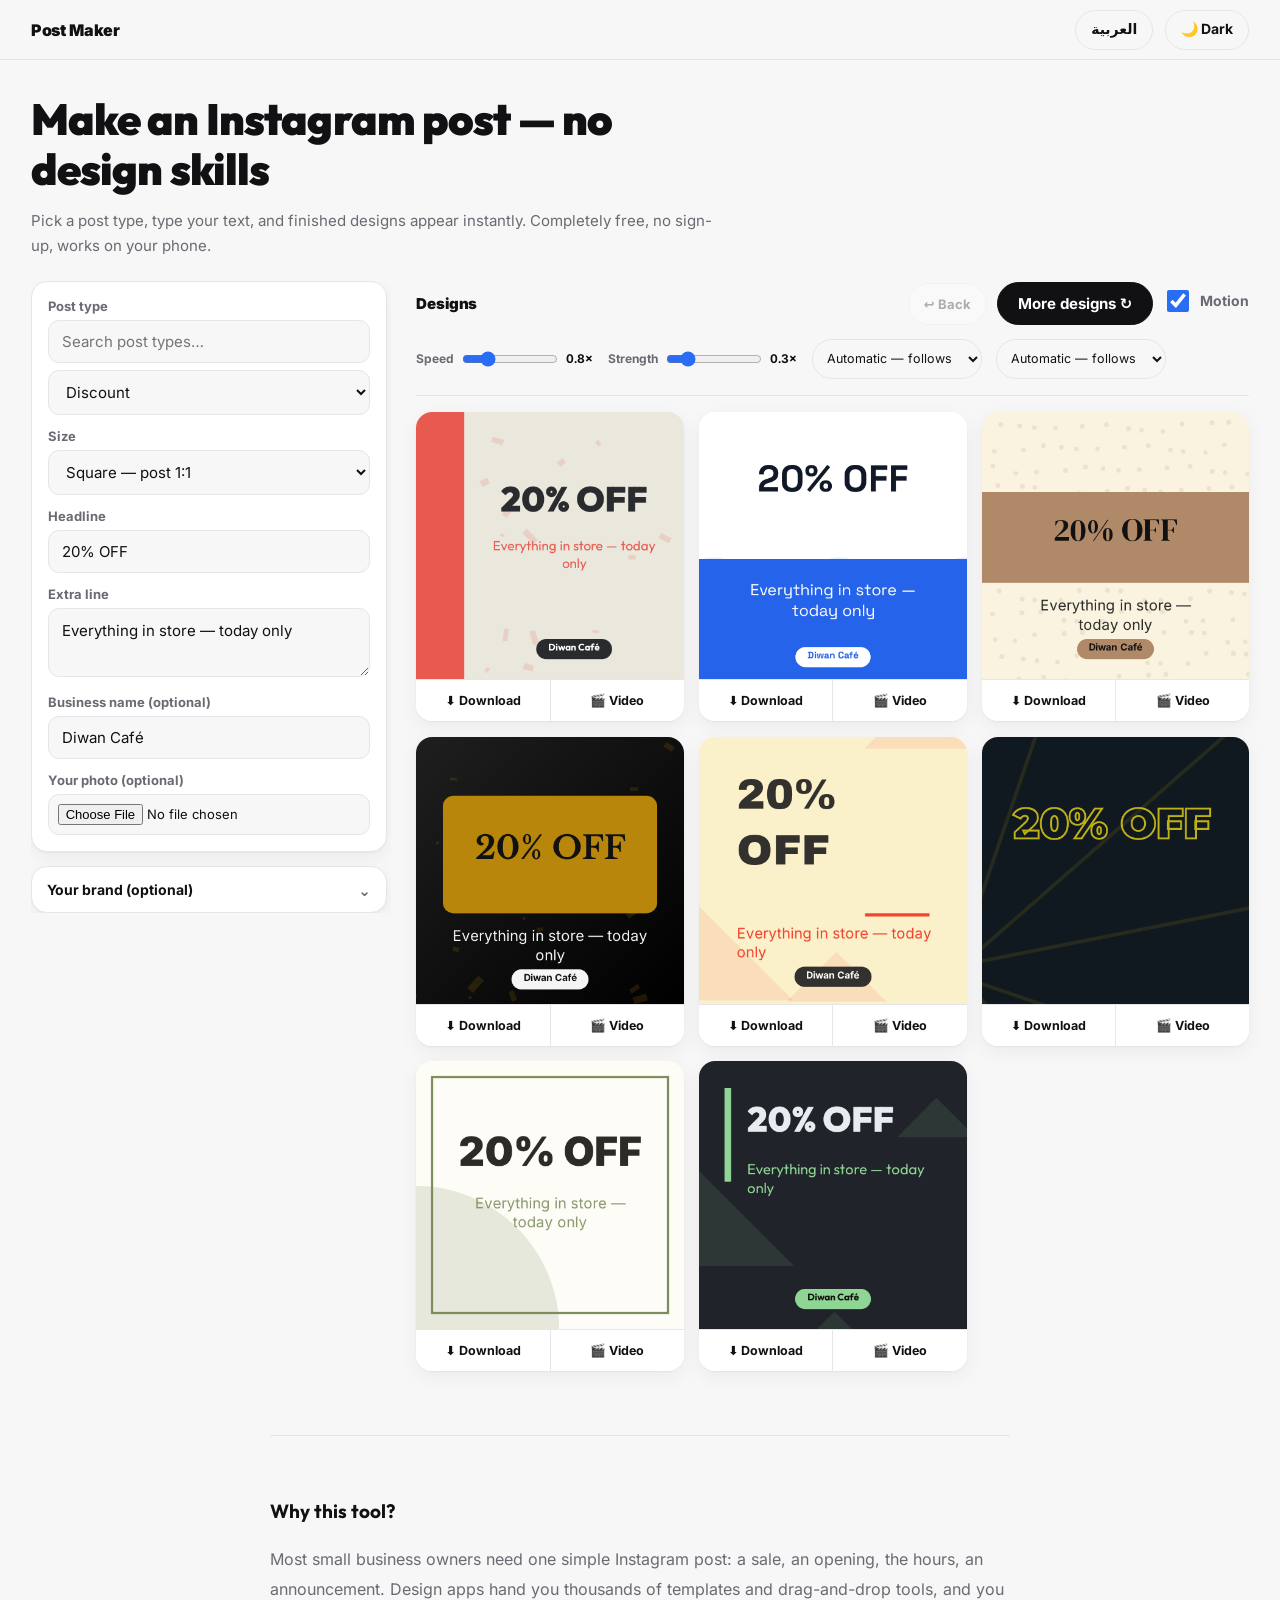
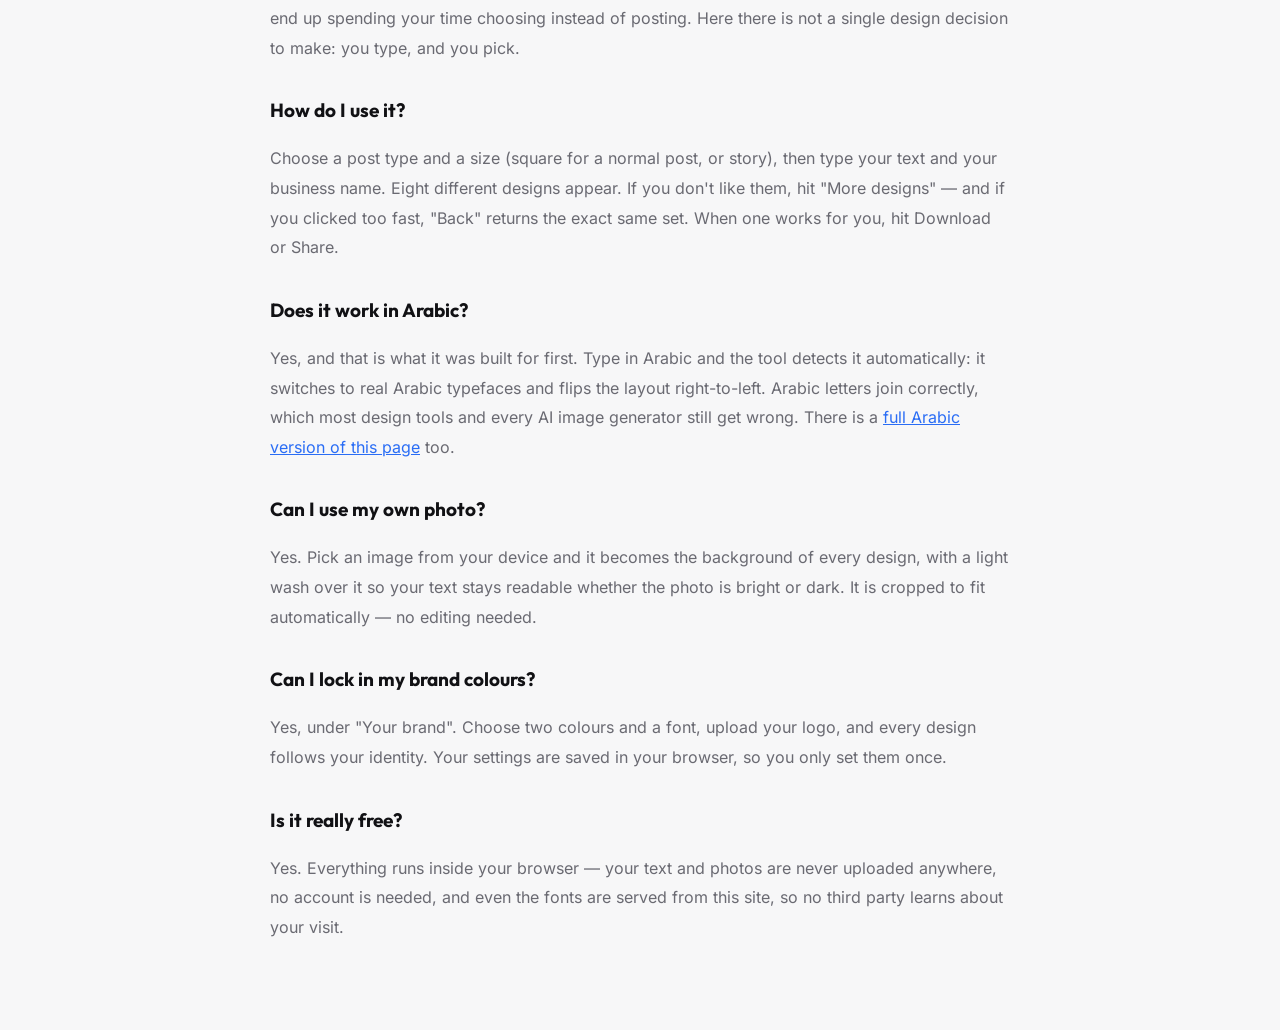
==== commit 35c174b4: "واجهة تملأ الشاشة، أنواع منشورات أكثر، وأقسام للحركات - هيكل بعمودين: إعدادات ثابتة جانباً وشبكة تصا" ====
--- a/en/index.html
+++ b/en/index.html
@@ -5,6 +5,8 @@
 <meta name="viewport" content="width=device-width,initial-scale=1">
 <title>Free Instagram Post Maker — no design skills needed</title>
 <meta name="description" content="Type your text and get a finished Instagram post: sales, openings, opening hours, hiring. Square and story sizes. Free, no sign-up, no design app. Works in English and Arabic.">
+<meta name="theme-color" content="#f7f7f8" media="(prefers-color-scheme: light)">
+<meta name="theme-color" content="#0e0e10" media="(prefers-color-scheme: dark)">
 <link rel="canonical" href="./">
 <link rel="alternate" hreflang="en" href="./">
 <link rel="alternate" hreflang="ar" href="../">
@@ -19,68 +21,78 @@
 <link href="../style.css" rel="stylesheet">
 </head>
 <body>
+
+<header class="top">
+  <span class="mark">Post Maker</span>
+  <a href="../index.html" hreflang="ar">العربية</a>
+  <button id="theme"></button>
+</header>
+
 <main>
-  <div class="top">
-    <a href="../index.html" hreflang="ar">العربية</a>
-    <button id="theme"></button>
-  </div>
-  <h1 data-i18n="h1"></h1>
-  <p class="lede" data-i18n="lede"></p>
-
-  <div class="fields">
-    <div class="two">
-      <div><label for="type" data-i18n="lType"></label><select id="type"></select></div>
-      <div><label for="size" data-i18n="lSize"></label><select id="size"></select></div>
-    </div>
-    <div><label for="title" id="titleLabel"></label>
-      <input id="title" maxlength="70" autocomplete="off"></div>
-    <div><label for="sub" id="subLabel"></label>
-      <textarea id="sub" rows="2" maxlength="140"></textarea></div>
-    <div><label for="name" data-i18n="lName"></label>
-      <input id="name" maxlength="40" autocomplete="off"></div>
-    <div><label for="photo" data-i18n="lPhoto"></label>
-      <div class="photo-row">
-        <input id="photo" type="file" accept="image/*">
-        <button id="clearPhoto" class="ghost" data-i18n="clearPhoto" hidden></button>
-      </div></div>
+  <div class="hero">
+    <h1 data-i18n="h1"></h1>
+    <p class="lede" data-i18n="lede"></p>
   </div>
 
-  <details id="brandBox">
-    <summary data-i18n="brand"></summary>
-    <div class="brand">
-      <label class="check"><input type="checkbox" id="useBrand"> <span data-i18n="useBrand"></span></label>
-      <div class="colors">
-        <label><span data-i18n="primary"></span> <input type="color" id="brandColor" value="#0B3D2E"></label>
-        <label><span data-i18n="accent"></span> <input type="color" id="brandAccent" value="#D4AF37"></label>
+  <div class="app">
+    <aside class="side">
+      <div class="card-box">
+        <div class="fields">
+          <div><label for="type" data-i18n="lType"></label>
+            <input id="typeSearch" type="search" data-i18n-ph="searchTypes" autocomplete="off">
+            <select id="type"></select>
+            <span id="typeNote" class="hint" hidden></span></div>
+          <div><label for="size" data-i18n="lSize"></label><select id="size"></select></div>
+          <div><label for="title" id="titleLabel"></label>
+            <input id="title" maxlength="70" autocomplete="off"></div>
+          <div><label for="sub" id="subLabel"></label>
+            <textarea id="sub" rows="2" maxlength="140"></textarea></div>
+          <div><label for="name" data-i18n="lName"></label>
+            <input id="name" maxlength="40" autocomplete="off"></div>
+          <div><label for="photo" data-i18n="lPhoto"></label>
+            <div class="photo-row">
+              <input id="photo" type="file" accept="image/*">
+              <button id="clearPhoto" class="ghost" data-i18n="clearPhoto" hidden></button>
+            </div></div>
+        </div>
       </div>
-      <div><label for="brandFont" data-i18n="bFont"></label><select id="brandFont"></select></div>
-      <div><label for="logo" data-i18n="lLogo"></label>
-        <div class="photo-row">
-          <input id="logo" type="file" accept="image/*">
-          <button id="clearLogo" class="ghost" data-i18n="clearLogo" hidden></button>
-        </div></div>
-    </div>
-  </details>
 
-  <div class="bar">
-    <button id="back" data-i18n="back" disabled></button>
-    <button id="more" data-i18n="more"></button>
-    <label class="check"><input type="checkbox" id="animate"> <span data-i18n="animate"></span></label>
-    <span id="motionCtl" class="sliders">
-      <label><span data-i18n="speed"></span>
-        <input type="range" id="speed" min="0.4" max="2.2" step="0.1" value="0.8"><b id="speedVal"></b></label>
-      <label><span data-i18n="power"></span>
-        <input type="range" id="power" min="0" max="1.8" step="0.1" value="0.3"><b id="powerVal"></b></label>
-    </span>
-    <span class="hint" data-i18n="hint"></span>
+      <details id="brandBox">
+        <summary data-i18n="brand"></summary>
+        <div class="brand">
+          <label class="check"><input type="checkbox" id="useBrand"> <span data-i18n="useBrand"></span></label>
+          <div class="colors">
+            <label><span data-i18n="primary"></span> <input type="color" id="brandColor" value="#0B3D2E"></label>
+            <label><span data-i18n="accent"></span> <input type="color" id="brandAccent" value="#D4AF37"></label>
+          </div>
+          <div><label for="brandFont" data-i18n="bFont"></label><select id="brandFont"></select></div>
+          <div><label for="logo" data-i18n="lLogo"></label>
+            <div class="photo-row">
+              <input id="logo" type="file" accept="image/*">
+              <button id="clearLogo" class="ghost" data-i18n="clearLogo" hidden></button>
+            </div></div>
+        </div>
+      </details>
+    </aside>
+
+    <section class="work">
+      <div class="bar">
+        <h2 data-i18n="results"></h2>
+        <button id="back" class="ghost" data-i18n="back" disabled></button>
+        <button id="more" data-i18n="more"></button>
+        <label class="check"><input type="checkbox" id="animate"> <span data-i18n="animate"></span></label>
+        <span id="motionCtl" class="sliders">
+          <label><span data-i18n="speed"></span>
+            <input type="range" id="speed" min="0.4" max="2.2" step="0.1" value="0.8"><b id="speedVal"></b></label>
+          <label><span data-i18n="power"></span>
+            <input type="range" id="power" min="0" max="1.8" step="0.1" value="0.3"><b id="powerVal"></b></label>
+          <select id="animPick" class="pick"></select>
+          <select id="bgPick" class="pick"></select>
+        </span>
+      </div>
+      <div id="grid"></div>
+    </section>
   </div>
-
-  <div id="grid"></div>
-
-  <dialog id="zoom">
-    <canvas id="zoomCanvas"></canvas>
-    <div class="actions" id="zoomActions"></div>
-  </dialog>
 
   <section class="explain">
     <h2>Why this tool?</h2>
@@ -114,6 +126,11 @@
   </section>
 </main>
 
+<dialog id="zoom">
+  <canvas id="zoomCanvas"></canvas>
+  <div class="actions" id="zoomActions"></div>
+</dialog>
+
 <script src="../design.js"></script>
 <script src="../app.js"></script>
 </body>
--- a/style.css
+++ b/style.css
@@ -1,78 +1,149 @@
 /* تنسيق مشترك بين الصفحة العربية والإنجليزية */
 :root {
-  --bg:#faf9f7; --fg:#1a1a1a; --surface:#ffffff; --line:#e3e0da;
-  --muted:#6b6b6b; --hover:#f0efec; --btn-bg:#1a1a1a; --btn-fg:#ffffff;
-  --shadow:0 1px 3px rgba(0,0,0,.14);
+  --bg:#f7f7f8; --fg:#111114; --dim:#6a6a72; --surface:#ffffff; --line:#e6e6ea;
+  --hover:#f0f0f3; --btn-bg:#111114; --btn-fg:#ffffff; --accent:#2a6df5;
+  --shadow:0 1px 2px rgba(0,0,0,.05), 0 6px 20px rgba(0,0,0,.05);
+  --lift:0 2px 6px rgba(0,0,0,.07), 0 14px 34px rgba(0,0,0,.10);
+  --r:16px; --rs:11px; --bar:60px;
 }
 :root[data-theme="dark"] {
-  --bg:#131315; --fg:#ececec; --surface:#1d1d20; --line:#333338;
-  --muted:#9b9ba2; --hover:#2a2a2f; --btn-bg:#ececec; --btn-fg:#131315;
-  --shadow:0 1px 3px rgba(0,0,0,.5);
+  --bg:#0e0e10; --fg:#f2f2f4; --dim:#98989f; --surface:#18181b; --line:#2a2a30;
+  --hover:#232329; --btn-bg:#f2f2f4; --btn-fg:#0e0e10; --accent:#5b8dff;
+  --shadow:0 1px 2px rgba(0,0,0,.5), 0 6px 20px rgba(0,0,0,.35);
+  --lift:0 2px 6px rgba(0,0,0,.6), 0 14px 34px rgba(0,0,0,.5);
 }
 * { box-sizing: border-box; }
-body { margin:0; font-family:"Tajawal","Inter",system-ui,sans-serif;
-       background:var(--bg); color:var(--fg); }
-html[lang="en"] body { font-family:"Inter",system-ui,sans-serif; }
-main { max-width: 1060px; margin: 0 auto; padding: 20px 16px 64px; }
-.top { display:flex; justify-content:flex-end; gap:8px; }
-.top button, .top a { background:none; border:1px solid var(--line); color:var(--fg);
-              font-size:15px; padding:8px 13px; line-height:1.2; font-weight:700;
-              border-radius:10px; text-decoration:none; display:inline-flex;
-              align-items:center; cursor:pointer; }
+html { -webkit-text-size-adjust: 100%; }
+body { margin:0; background:var(--bg); color:var(--fg);
+       font-family:"Tajawal","Inter",-apple-system,BlinkMacSystemFont,"Segoe UI",system-ui,sans-serif;
+       -webkit-font-smoothing:antialiased; }
+html[lang="en"] body { font-family:"Inter",-apple-system,BlinkMacSystemFont,"Segoe UI",system-ui,sans-serif; }
+
+/* ===== الشريط العلوي الثابت ===== */
+.top { position:sticky; top:0; z-index:50; height:var(--bar);
+       display:flex; align-items:center; gap:12px;
+       padding:0 clamp(14px,2.4vw,40px);
+       background:color-mix(in srgb, var(--bg) 82%, transparent);
+       backdrop-filter:saturate(180%) blur(18px);
+       -webkit-backdrop-filter:saturate(180%) blur(18px);
+       border-bottom:1px solid var(--line); }
+.top .mark { font-weight:800; font-size:16px; letter-spacing:-.01em; margin-inline-end:auto; }
+.top a, .top button { background:none; border:1px solid var(--line); color:var(--fg);
+       font:inherit; font-size:14px; font-weight:600; padding:0 15px; min-height:40px;
+       border-radius:999px; line-height:1.2; text-decoration:none;
+       display:inline-flex; align-items:center; justify-content:center;
+       gap:6px; cursor:pointer; transition:background .15s, border-color .15s; }
 .top a:hover, .top button:hover { background:var(--hover); }
-h1 { font-family:"Cairo"; font-weight:900; font-size: clamp(24px,5vw,38px); margin:.2em 0 .2em; }
+
+/* ===== الهيكل: عمود إعدادات + مساحة عمل تملأ الباقي ===== */
+main { padding:0 clamp(14px,2.4vw,40px) 72px; }
+.hero { padding:34px 0 22px; max-width:70ch; }
+h1 { font-family:"Cairo"; font-weight:900; margin:0 0 .35em;
+     font-size:clamp(26px,3.4vw,44px); letter-spacing:-.02em; line-height:1.15; }
 html[lang="en"] h1 { font-family:"Outfit","Inter",sans-serif; }
-.lede { color: var(--muted); margin:0 0 24px; font-size: 17px; line-height:1.7; }
-.fields { display:grid; gap:12px; margin-bottom:16px; }
-.two { display:grid; grid-template-columns:1fr 1fr; gap:12px; }
-@media (max-width:520px) { .two { grid-template-columns:1fr; } }
-label { display:block; font-weight:700; font-size:14px; margin-bottom:6px; }
-input, textarea, select { width:100%; padding:13px 14px; font:inherit; font-size:17px;
-        border:1px solid var(--line); border-radius:10px; background:var(--surface); color:var(--fg); }
-textarea { resize:vertical; min-height:52px; }
-input:focus, textarea:focus, select:focus { outline:2px solid var(--fg); outline-offset:-1px; }
-.bar { display:flex; align-items:center; gap:10px; margin:18px 0 16px; flex-wrap:wrap; }
-button { font:inherit; font-weight:700; padding:12px 22px; border-radius:10px;
-         border:1px solid var(--btn-bg); background:var(--btn-bg); color:var(--btn-fg); cursor:pointer; }
-button:hover:not(:disabled) { opacity:.85; }
-button:disabled { opacity:.35; cursor:default; }
-.hint { color: var(--muted); font-size:14px; }
+.lede { color:var(--dim); margin:0; font-size:clamp(15px,1.15vw,18px); line-height:1.65; }
+
+.app { display:grid; grid-template-columns:minmax(300px,360px) 1fr;
+       gap:clamp(18px,2vw,34px); align-items:start; }
+@media (max-width:1000px) { .app { grid-template-columns:1fr; } }
+
+.side { position:sticky; top:calc(var(--bar) + 16px); display:grid; gap:14px;
+        max-height:calc(100vh - var(--bar) - 32px); overflow-y:auto;
+        padding-inline-end:4px; scrollbar-width:thin; }
+@media (max-width:1000px) { .side { position:static; max-height:none; overflow:visible; } }
+.work { min-width:0; }
+
+/* ===== الحقول ===== */
+.card-box { background:var(--surface); border:1px solid var(--line);
+            border-radius:var(--r); padding:16px; box-shadow:var(--shadow); }
+.fields { display:grid; gap:13px; }
+label { display:block; font-weight:600; font-size:13px; margin-bottom:6px; color:var(--dim); }
+input, textarea, select { width:100%; padding:11px 13px; font:inherit; font-size:15px;
+        border:1px solid var(--line); border-radius:var(--rs);
+        background:var(--bg); color:var(--fg); transition:border-color .15s, box-shadow .15s; }
+:root[data-theme="dark"] input, :root[data-theme="dark"] textarea,
+:root[data-theme="dark"] select { background:#101013; }
+textarea { resize:vertical; min-height:60px; line-height:1.5; }
+input:focus, textarea:focus, select:focus { outline:none; border-color:var(--accent);
+        box-shadow:0 0 0 3px color-mix(in srgb, var(--accent) 22%, transparent); }
+input[type=search] { margin-bottom:7px; }
+input[type=file] { padding:9px; font-size:13px; }
+input[type=color] { width:52px; height:40px; padding:2px; cursor:pointer; }
+
+/* ===== الأزرار ===== */
+button { font:inherit; font-weight:700; font-size:15px; padding:11px 20px; min-height:42px;
+         border-radius:999px; border:1px solid var(--btn-bg);
+         background:var(--btn-bg); color:var(--btn-fg); cursor:pointer;
+         transition:transform .12s, opacity .15s; }
+button:hover:not(:disabled) { opacity:.86; }
+button:active:not(:disabled) { transform:scale(.97); }
+button:disabled { opacity:.32; cursor:default; }
 .ghost { background:var(--surface); color:var(--fg); border-color:var(--line);
-         padding:10px 16px; font-size:14px; }
-.photo-row { display:flex; gap:10px; align-items:center; flex-wrap:wrap; }
-.photo-row input[type=file] { flex:1; min-width:190px; padding:10px; font-size:14px; }
-#grid { display:grid; grid-template-columns:repeat(auto-fill,minmax(190px,1fr)); gap:18px; }
-.card { border-radius:12px; overflow:hidden; background:var(--surface); box-shadow:var(--shadow); }
+         padding:9px 15px; font-size:13px; font-weight:600; }
+.ghost:hover { background:var(--hover); opacity:1; }
+.hint { color:var(--dim); font-size:13px; }
+.photo-row { display:flex; gap:9px; align-items:center; flex-wrap:wrap; }
+.photo-row input[type=file] { flex:1; min-width:150px; }
+
+/* ===== شريط الأدوات فوق التصاميم ===== */
+.bar { display:flex; align-items:center; gap:10px; flex-wrap:wrap;
+       margin-bottom:16px; padding-bottom:14px; border-bottom:1px solid var(--line); }
+.bar h2 { font-size:15px; font-weight:800; margin:0; margin-inline-end:auto; letter-spacing:-.01em; }
+.check { display:flex; align-items:center; gap:8px; font-weight:600; font-size:14px;
+         min-height:40px; cursor:pointer; }
+.check input { width:22px; height:22px; accent-color:var(--accent); cursor:pointer; }
+.sliders { display:flex; gap:14px; flex-wrap:wrap; align-items:center; }
+.sliders[hidden] { display:none; }
+.sliders label { display:flex; align-items:center; gap:6px; margin:0; min-height:40px;
+                 font-size:12px; color:var(--dim); font-weight:600; }
+/* الارتفاع مقصود: الحدّ المريح للّمس بالإصبع، لا مجرّد سمك الخطّ */
+.sliders input[type=range] { width:96px; height:40px; padding:0; border:0; background:none;
+                             accent-color:var(--accent); cursor:pointer; }
+.sliders b { min-width:28px; font-variant-numeric:tabular-nums; color:var(--fg); font-size:12px; }
+.sliders .pick { width:auto; max-width:170px; padding:8px 10px; font-size:12.5px;
+                 min-height:40px; border-radius:999px; }
+
+/* ===== شبكة التصاميم ===== */
+#grid { display:grid; gap:clamp(10px,1.2vw,20px);
+        grid-template-columns:repeat(auto-fill,minmax(210px,1fr)); }
+/* بالجوال عمودان بدل عمود — نصف طول الصفحة، وما زال التصميم واضحاً */
+@media (max-width:560px) { #grid { grid-template-columns:repeat(2,1fr); } }
+.card { border-radius:var(--r); overflow:hidden; background:var(--surface);
+        box-shadow:var(--shadow); transition:transform .18s, box-shadow .18s; }
+.card:hover { transform:translateY(-3px); box-shadow:var(--lift); }
 .card canvas { width:100%; height:auto; display:block; cursor:zoom-in; }
 .actions { display:flex; }
 .actions button { flex:1; border:0; border-top:1px solid var(--line); border-radius:0;
-                  background:var(--surface); color:var(--fg); padding:11px 4px;
-                  font-size:14px; font-weight:700; }
+                  background:var(--surface); color:var(--fg); padding:0 2px;
+                  min-height:42px; font-size:12.5px; font-weight:700; white-space:nowrap; }
+@media (max-width:560px) { .actions button { font-size:11px; min-height:44px; } }
 .actions button + button { border-inline-start:1px solid var(--line); }
-.actions button:hover { background:var(--hover); }
-details { border:1px solid var(--line); border-radius:10px; background:var(--surface); padding:0 14px; }
-details[open] { padding-bottom:14px; }
-summary { cursor:pointer; font-weight:700; padding:14px 0; }
-.brand { display:grid; gap:14px; }
-.brand .colors { display:flex; gap:18px; flex-wrap:wrap; }
+.actions button:hover { background:var(--hover); opacity:1; }
+.actions button:active { transform:none; }
+
+/* ===== الأقسام القابلة للطي ===== */
+details { border:1px solid var(--line); border-radius:var(--r);
+          background:var(--surface); padding:0 15px; box-shadow:var(--shadow); }
+details[open] { padding-bottom:15px; }
+summary { cursor:pointer; font-weight:700; font-size:14px; padding:14px 0; list-style:none; }
+summary::-webkit-details-marker { display:none; }
+summary::after { content:'⌄'; float:inline-end; color:var(--dim); font-size:15px; }
+details[open] summary::after { content:'⌃'; }
+.brand { display:grid; gap:13px; }
+.brand .colors { display:flex; gap:16px; flex-wrap:wrap; }
 .brand .colors label { display:flex; align-items:center; gap:8px; margin:0; }
-input[type=color] { width:52px; height:38px; padding:2px; cursor:pointer; }
-.check { display:flex; align-items:center; gap:9px; font-weight:700; }
-.check input { width:20px; height:20px; }
-.sliders { display:flex; gap:16px; flex-wrap:wrap; align-items:center; }
-.sliders[hidden] { display:none; }
-.sliders label { display:flex; align-items:center; gap:7px; margin:0;
-                 font-size:13px; color:var(--muted); font-weight:700; }
-.sliders input[type=range] { width:96px; padding:0; border:0; background:none;
-                             accent-color:var(--fg); cursor:pointer; }
-.sliders b { min-width:30px; font-variant-numeric:tabular-nums; color:var(--fg); }
-.explain { margin-top:56px; padding-top:24px; border-top:1px solid var(--line);
-           line-height:1.9; font-size:16px; }
-.explain h2 { font-family:"Cairo"; font-size:20px; margin-top:28px; }
+
+/* ===== الشرح ===== */
+.explain { margin:64px auto 0; max-width:74ch; padding-top:28px;
+           border-top:1px solid var(--line); line-height:1.85; font-size:16px; color:var(--dim); }
+.explain h2 { font-family:"Cairo"; font-size:19px; margin:30px 0 8px; color:var(--fg); }
 html[lang="en"] .explain h2 { font-family:"Outfit","Inter",sans-serif; }
-dialog { border:0; border-radius:14px; padding:0; background:var(--surface);
-         max-width:96vw; overflow:hidden; }
-dialog::backdrop { background:rgba(0,0,0,.75); }
-dialog canvas { display:block; max-width:min(92vw,760px); max-height:76vh;
+.explain a { color:var(--accent); }
+
+/* ===== نافذة التكبير ===== */
+dialog { border:0; border-radius:var(--r); padding:0; background:var(--surface);
+         max-width:96vw; overflow:hidden; box-shadow:var(--lift); }
+dialog::backdrop { background:rgba(0,0,0,.7); backdrop-filter:blur(6px); }
+dialog canvas { display:block; max-width:min(92vw,780px); max-height:74vh;
                 width:auto; height:auto; }
-dialog .actions button { padding:15px 4px; font-size:16px; }
+dialog .actions button { padding:14px 4px; font-size:15px; }
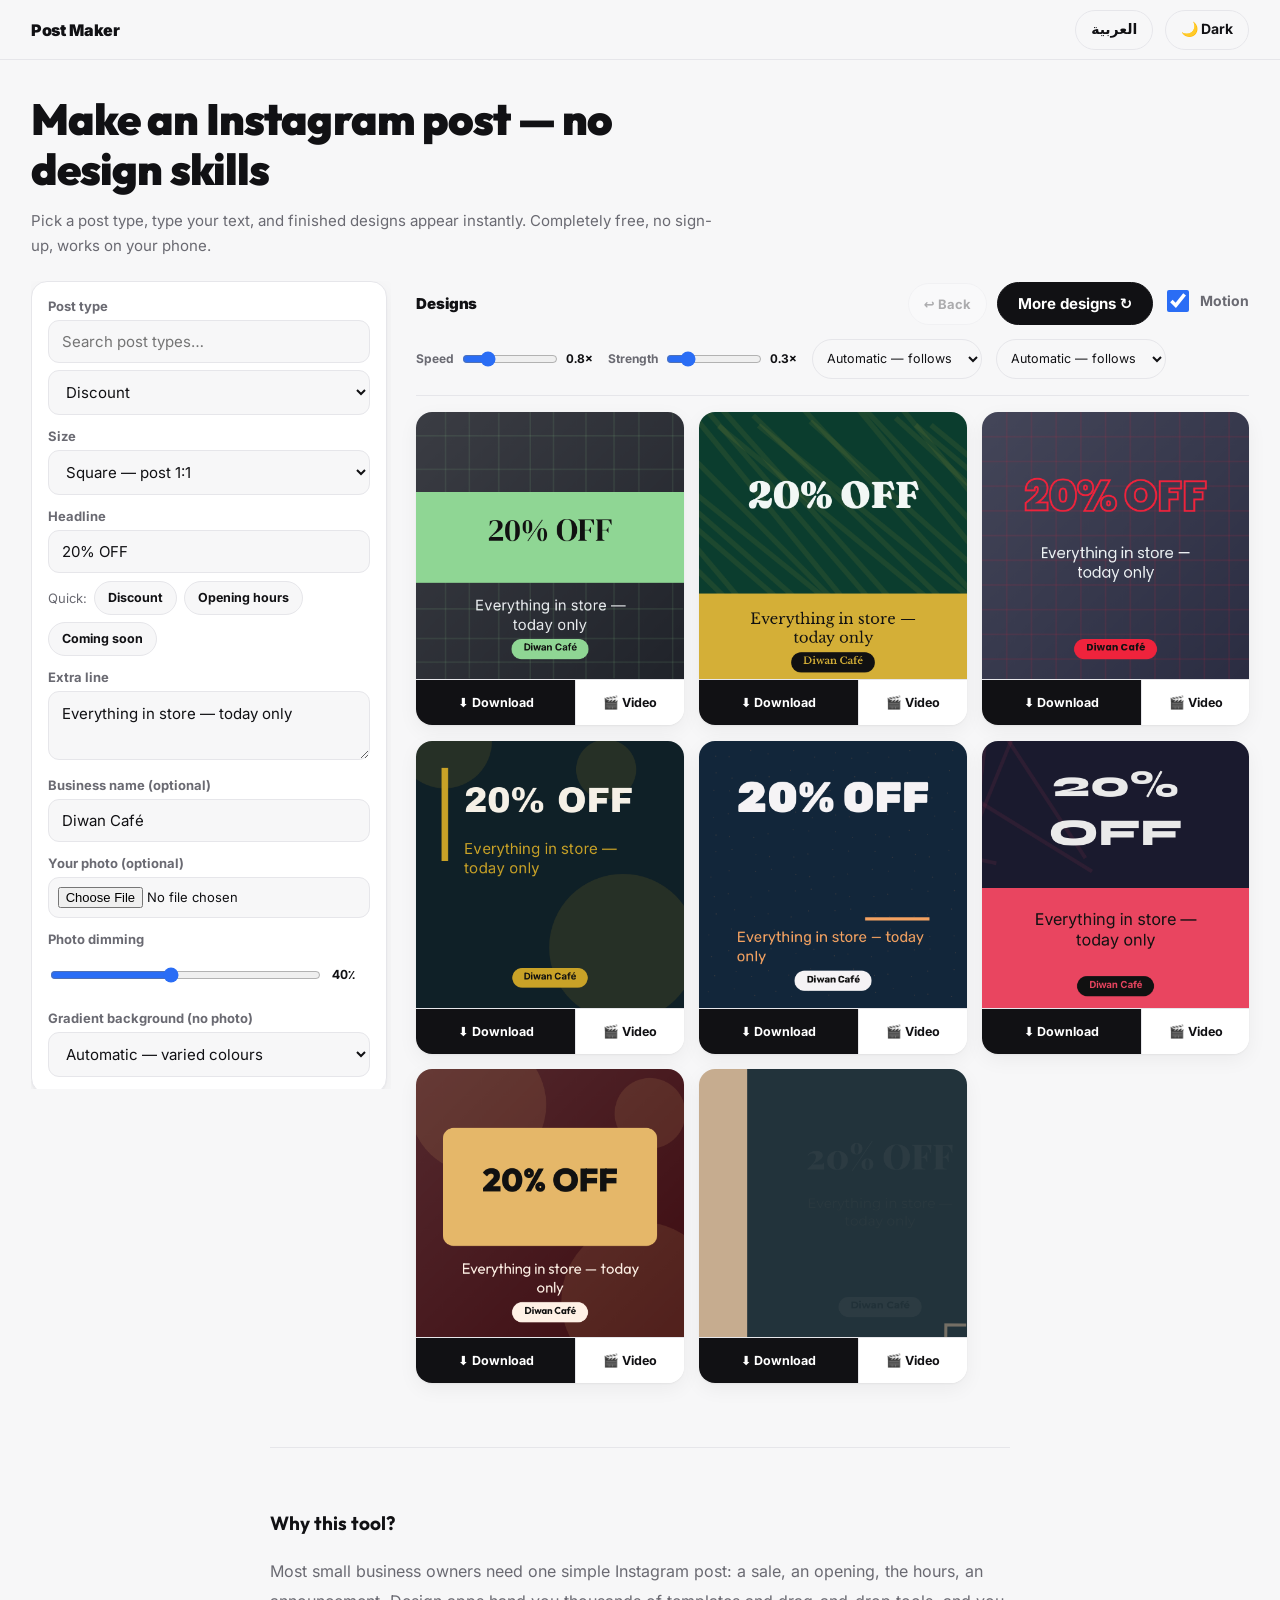
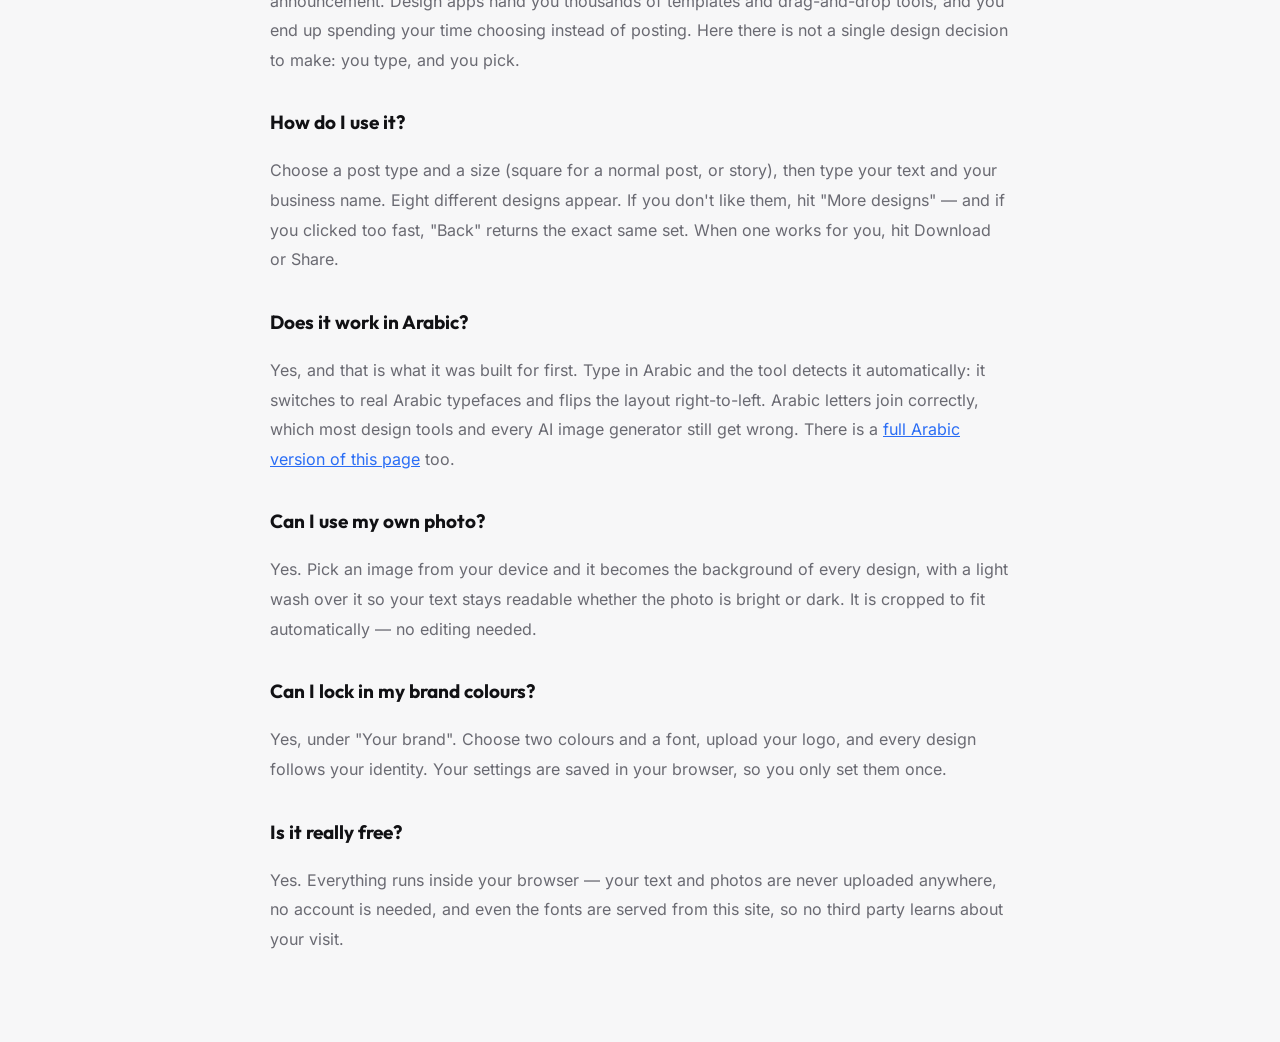
==== commit 2932ba99: "رقائق سريعة، ضوابط الشعار والتعتيم، تدرّجات، وحفظ كامل - ثلاث رقائق تختار نوعاً جاهزاً بضغطة - خمسة " ====
--- a/en/index.html
+++ b/en/index.html
@@ -44,7 +44,8 @@
             <span id="typeNote" class="hint" hidden></span></div>
           <div><label for="size" data-i18n="lSize"></label><select id="size"></select></div>
           <div><label for="title" id="titleLabel"></label>
-            <input id="title" maxlength="70" autocomplete="off"></div>
+            <input id="title" maxlength="70" autocomplete="off">
+            <div id="chips" class="chips"></div></div>
           <div><label for="sub" id="subLabel"></label>
             <textarea id="sub" rows="2" maxlength="140"></textarea></div>
           <div><label for="name" data-i18n="lName"></label>
@@ -54,6 +55,9 @@
               <input id="photo" type="file" accept="image/*">
               <button id="clearPhoto" class="ghost" data-i18n="clearPhoto" hidden></button>
             </div></div>
+          <div><label for="scrim" data-i18n="lScrim"></label>
+            <div class="row"><input type="range" id="scrim" min="0" max="90" step="5" value="40"><b id="scrimVal"></b></div></div>
+          <div><label for="grad" data-i18n="lGrad"></label><select id="grad"></select></div>
         </div>
       </div>
 
@@ -66,6 +70,7 @@
             <label><span data-i18n="accent"></span> <input type="color" id="brandAccent" value="#D4AF37"></label>
           </div>
           <div><label for="brandFont" data-i18n="bFont"></label><select id="brandFont"></select></div>
+          <div><label for="logoPos" data-i18n="lLogoPos"></label><select id="logoPos"></select></div>
           <div><label for="logo" data-i18n="lLogo"></label>
             <div class="photo-row">
               <input id="logo" type="file" accept="image/*">
--- a/style.css
+++ b/style.css
@@ -82,6 +82,14 @@
          padding:9px 15px; font-size:13px; font-weight:600; }
 .ghost:hover { background:var(--hover); opacity:1; }
 .hint { color:var(--dim); font-size:13px; }
+.chips { display:flex; gap:7px; flex-wrap:wrap; align-items:center; margin-top:8px; }
+.chip { background:var(--bg); color:var(--fg); border:1px solid var(--line);
+        padding:0 13px; min-height:34px; font-size:12.5px; font-weight:600; }
+.chip:hover { background:var(--hover); opacity:1; }
+.row { display:flex; align-items:center; gap:9px; }
+.row input[type=range] { flex:1; height:40px; padding:0; border:0; background:none;
+                         accent-color:var(--accent); cursor:pointer; }
+.row b { min-width:38px; font-variant-numeric:tabular-nums; font-size:12.5px; }
 .photo-row { display:flex; gap:9px; align-items:center; flex-wrap:wrap; }
 .photo-row input[type=file] { flex:1; min-width:150px; }
 
@@ -115,7 +123,10 @@
 .actions { display:flex; }
 .actions button { flex:1; border:0; border-top:1px solid var(--line); border-radius:0;
                   background:var(--surface); color:var(--fg); padding:0 2px;
-                  min-height:42px; font-size:12.5px; font-weight:700; white-space:nowrap; }
+                  min-height:46px; font-size:12.5px; font-weight:700; white-space:nowrap; }
+/* الزرّ الأوّل (تحميل) هو الإجراء الأساسي — بارز لا مساوٍ لجيرانه */
+.actions button:first-child { background:var(--btn-bg); color:var(--btn-fg); flex:1.5; }
+.actions button:first-child:hover { background:var(--btn-bg); opacity:.86; }
 @media (max-width:560px) { .actions button { font-size:11px; min-height:44px; } }
 .actions button + button { border-inline-start:1px solid var(--line); }
 .actions button:hover { background:var(--hover); opacity:1; }
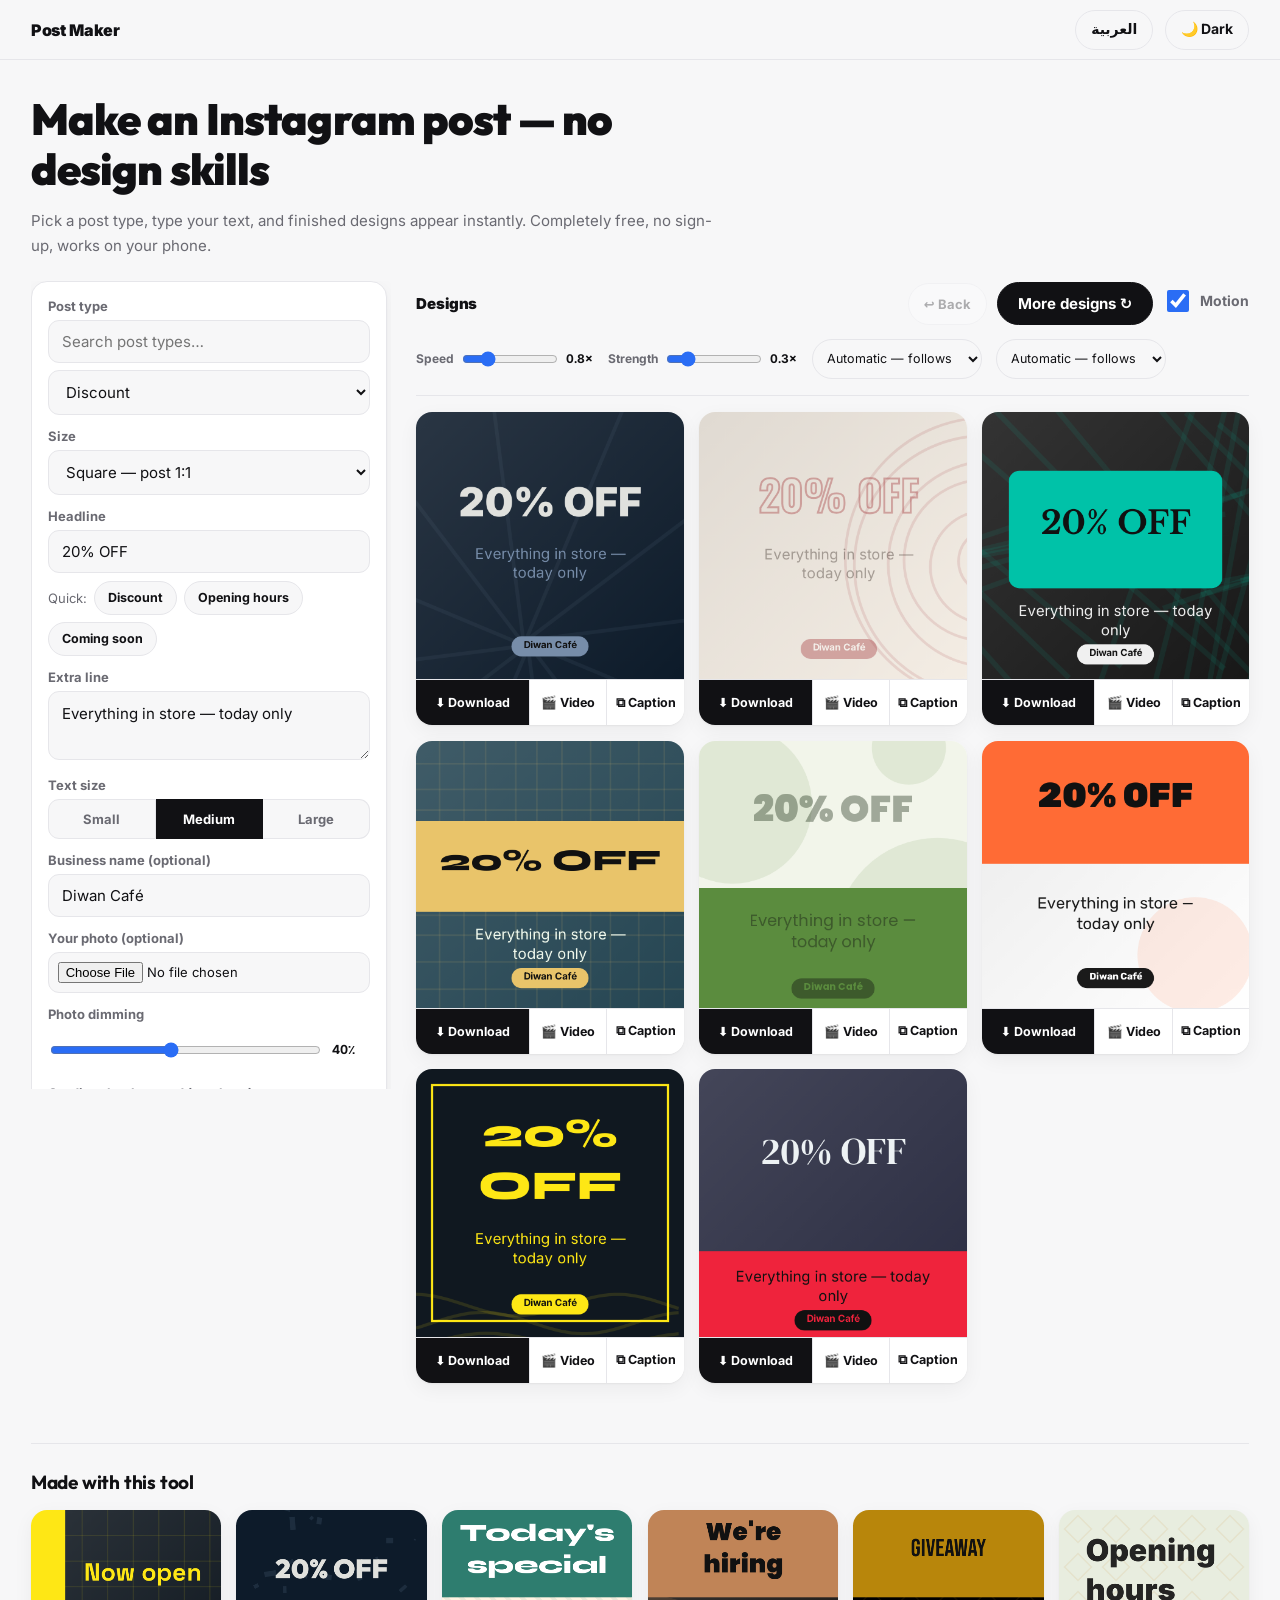
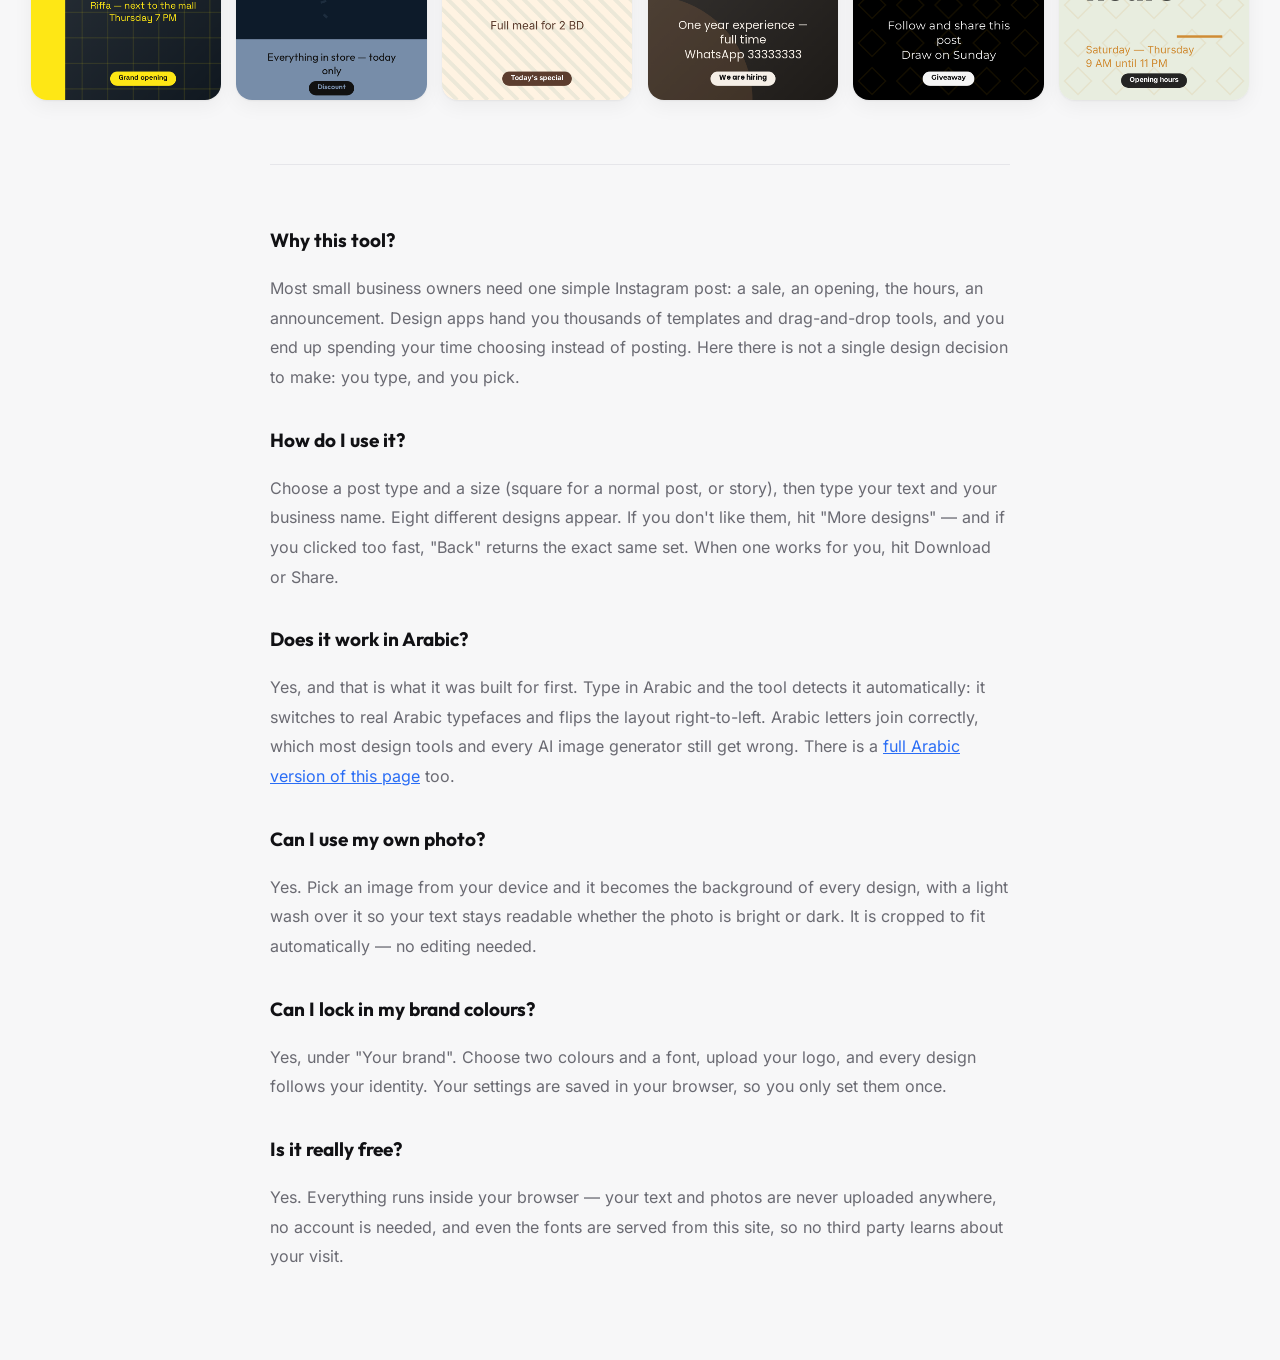
==== commit 6b0db1e7: "أسماء ملفات فريدة، نسخ الوصف، حجم النص، معرض أمثلة، ووسوم المشاركة - إصلاح: كل تنزيل كان باسم post.p" ====
--- a/en/index.html
+++ b/en/index.html
@@ -11,6 +11,31 @@
 <link rel="alternate" hreflang="en" href="./">
 <link rel="alternate" hreflang="ar" href="../">
 <link rel="alternate" hreflang="x-default" href="../">
+<meta property="og:type" content="website">
+<meta property="og:site_name" content="Post Maker">
+<meta property="og:locale" content="en_US">
+<meta property="og:locale:alternate" content="ar_BH">
+<meta property="og:url" content="https://mohframevision.github.io/post-generator/en/">
+<meta property="og:title" content="Free Instagram Post Maker — no design skills needed">
+<meta property="og:description" content="Type your text and get eight finished designs — image or video. Free, no sign-up, and everything runs inside your browser.">
+<meta property="og:image" content="https://mohframevision.github.io/post-generator/og.png">
+<meta property="og:image:width" content="1200">
+<meta property="og:image:height" content="630">
+<meta property="og:image:alt" content="An example post made with this tool">
+<meta name="twitter:card" content="summary_large_image">
+<meta name="twitter:title" content="Free Instagram Post Maker — no design skills needed">
+<meta name="twitter:description" content="Type your text, get eight finished designs. Free, no sign-up.">
+<meta name="twitter:image" content="https://mohframevision.github.io/post-generator/og.png">
+<script type="application/ld+json">
+{"@context":"https://schema.org","@type":"SoftwareApplication",
+"name":"Arabic & English Instagram Post Maker","applicationCategory":"DesignApplication",
+"operatingSystem":"Any (web browser)","inLanguage":["ar","en"],
+"url":"https://mohframevision.github.io/post-generator/en/",
+"description":"A free tool: type your text and get eight finished Instagram post designs in Arabic or English, as an image or an MP4 video. Runs entirely in your browser.",
+"offers":{"@type":"Offer","price":"0","priceCurrency":"USD"},
+"isAccessibleForFree":true,
+"featureList":["37 post types","Arabic and English","Square, portrait and story","PNG or MP4 export","Brand colours and logo"]}
+</script>
 <!-- Put the Google Search Console verification tag here after publishing -->
 <script>
   // Set the theme before the page paints, otherwise it flashes white then goes dark
@@ -48,6 +73,7 @@
             <div id="chips" class="chips"></div></div>
           <div><label for="sub" id="subLabel"></label>
             <textarea id="sub" rows="2" maxlength="140"></textarea></div>
+          <div><label data-i18n="lTextSize"></label><div id="textSize" class="segs"></div></div>
           <div><label for="name" data-i18n="lName"></label>
             <input id="name" maxlength="40" autocomplete="off"></div>
           <div><label for="photo" data-i18n="lPhoto"></label>
@@ -99,6 +125,11 @@
     </section>
   </div>
 
+  <section class="showcase-wrap">
+    <h2 data-i18n="showcase"></h2>
+    <div id="showcase" class="showcase"></div>
+  </section>
+
   <section class="explain">
     <h2>Why this tool?</h2>
     <p>Most small business owners need one simple Instagram post: a sale, an opening,
@@ -131,6 +162,8 @@
   </section>
 </main>
 
+<div id="toast" class="toast" role="status" aria-live="polite"></div>
+
 <dialog id="zoom">
   <canvas id="zoomCanvas"></canvas>
   <div class="actions" id="zoomActions"></div>
--- a/style.css
+++ b/style.css
@@ -82,6 +82,32 @@
          padding:9px 15px; font-size:13px; font-weight:600; }
 .ghost:hover { background:var(--hover); opacity:1; }
 .hint { color:var(--dim); font-size:13px; }
+.segs { display:flex; gap:0; }
+.seg { flex:1; background:var(--bg); color:var(--dim); border:1px solid var(--line);
+       border-radius:0; padding:0 8px; min-height:40px; font-size:13px; font-weight:600; }
+.seg:first-child { border-start-start-radius:var(--rs); border-end-start-radius:var(--rs); }
+.seg:last-child { border-start-end-radius:var(--rs); border-end-end-radius:var(--rs); }
+.seg + .seg { border-inline-start:0; }
+.seg.on { background:var(--btn-bg); color:var(--btn-fg); border-color:var(--btn-bg); }
+.seg:hover:not(.on) { background:var(--hover); opacity:1; }
+
+/* إشعار قصير */
+.toast { position:fixed; inset-inline:0; bottom:24px; margin:0 auto; width:max-content;
+         max-width:88vw; background:var(--btn-bg); color:var(--btn-fg);
+         padding:13px 22px; border-radius:999px; font-weight:700; font-size:14px;
+         box-shadow:var(--lift); z-index:99; opacity:0; transform:translateY(14px);
+         pointer-events:none; transition:opacity .2s, transform .2s; }
+.toast.show { opacity:1; transform:none; }
+
+/* معرض أمثلة — مرسوم بنفس المحرّك لا صور جاهزة */
+.showcase-wrap { margin-top:60px; padding-top:26px; border-top:1px solid var(--line); }
+.showcase-wrap h2 { font-family:"Cairo"; font-size:19px; margin:0 0 16px; letter-spacing:-.01em; }
+html[lang="en"] .showcase-wrap h2 { font-family:"Outfit","Inter",sans-serif; }
+.showcase { display:grid; gap:clamp(10px,1.2vw,18px);
+            grid-template-columns:repeat(auto-fill,minmax(180px,1fr)); }
+.showcase canvas { width:100%; height:auto; display:block; border-radius:var(--r);
+                   box-shadow:var(--shadow); }
+
 .chips { display:flex; gap:7px; flex-wrap:wrap; align-items:center; margin-top:8px; }
 .chip { background:var(--bg); color:var(--fg); border:1px solid var(--line);
         padding:0 13px; min-height:34px; font-size:12.5px; font-weight:600; }
